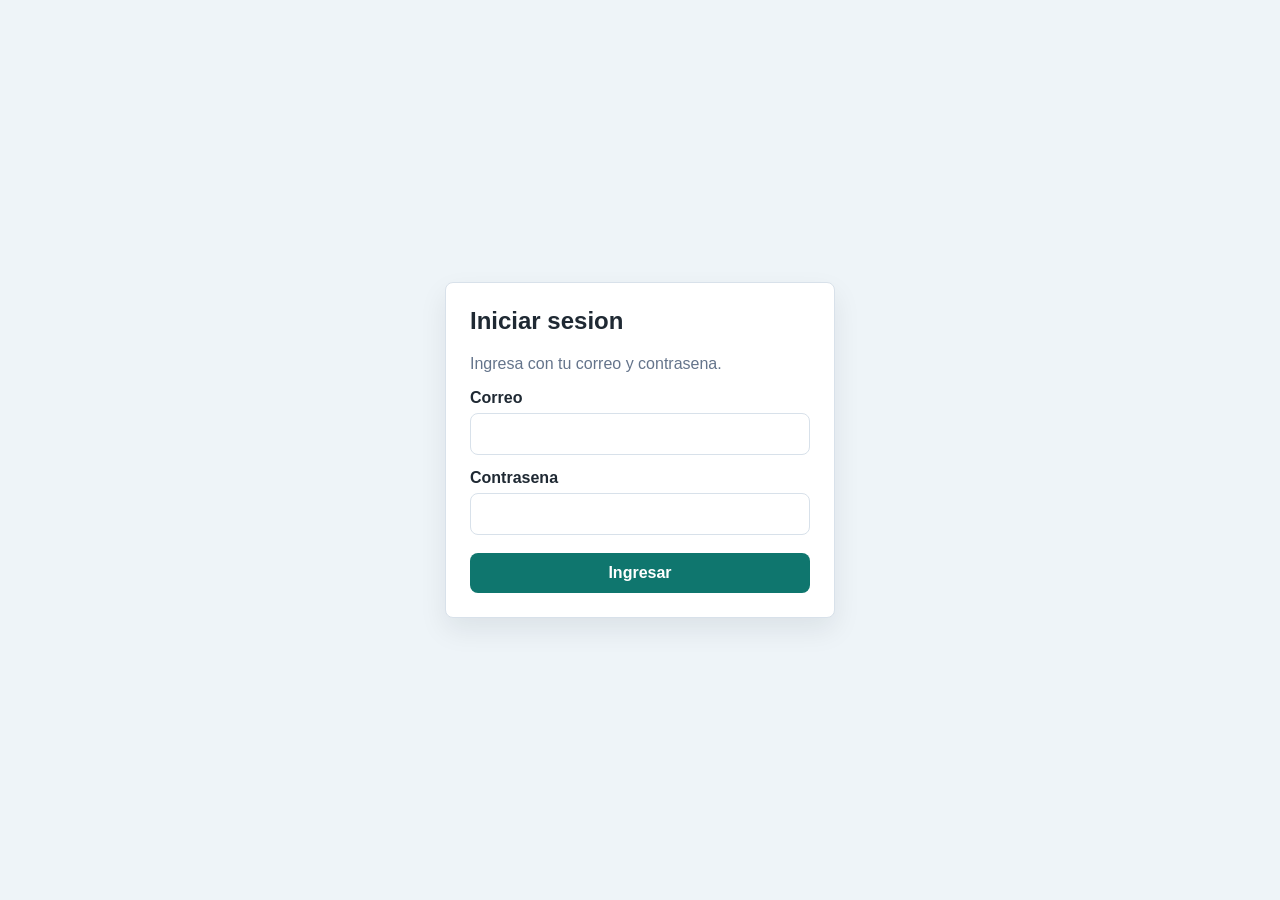
==== frontend/dashboard.html @ 68940e79 "Changing the Project to an Object-Oriented Approach Changes are being made to refactor the project i" ====
<!DOCTYPE html>
<html lang="es">
<head>
    <meta charset="UTF-8">
    <meta name="viewport" content="width=device-width, initial-scale=1.0">
    <title>Dashboard</title>
    <link rel="stylesheet" href="css/styles.css">
</head>
<body>
    <header class="topbar">
        <div>
            <h1 id="page-title">Panel de Tickets</h1>
            <p id="user-info" class="muted">Cargando sesion...</p>
        </div>
        <button id="logout-button" class="button secondary" type="button">Cerrar sesion</button>
    </header>

    <main class="page-grid">
        <section class="panel">
            <h2 id="form-title">Crear ticket</h2>
            <div id="ticket-message" class="message hidden"></div>

            <form id="ticket-form">
                <input type="hidden" id="ticket-id">

                <label for="titulo">Titulo</label>
                <input id="titulo" name="titulo" type="text" required>

                <label for="descripcion">Descripcion</label>
                <textarea id="descripcion" name="descripcion" rows="5" required></textarea>

                <div class="actions">
                    <button id="submit-button" class="button primary" type="submit">Crear ticket</button>
                    <button id="cancel-edit-button" class="button secondary hidden" type="button">Cancelar</button>
                </div>
            </form>

            <div id="invite-panel" class="invite-panel hidden">
                <h3>Invitar usuario</h3>
                <div id="invite-message" class="message hidden"></div>
                <form id="invite-form">
                    <label for="invite-email">Correo</label>
                    <input id="invite-email" name="email" type="email" required>

                    <label for="invite-role">Rol</label>
                    <select id="invite-role" name="rol">
                        <option value="cliente">Cliente</option>
                        <option value="admin">Administrador</option>
                    </select>

                    <button class="button primary full" type="submit">Enviar invitacion</button>
                </form>
                <p id="invite-link" class="invite-link muted"></p>
            </div>

            <div class="activity-panel">
                <h3>Actividad en vivo</h3>
                <ul id="activity-list" class="activity-list">
                    <li>No hay actividad reciente.</li>
                </ul>
            </div>
        </section>

        <section class="panel table-panel">
            <div class="section-title">
                <div>
                    <h2 id="tickets-title">Tickets</h2>
                    <p id="role-summary" class="muted">Cargando informacion...</p>
                </div>
                <div class="toolbar-actions">
                    <span id="realtime-status" class="realtime-status offline">Tiempo real desconectado</span>
                    <button id="reload-button" class="button secondary" type="button">Actualizar</button>
                </div>
            </div>

            <div id="stats-row" class="stats-row"></div>

            <div class="table-wrap">
                <table>
                    <thead id="tickets-head"></thead>
                    <tbody id="tickets-body">
                        <tr>
                            <td colspan="5">Cargando tickets...</td>
                        </tr>
                    </tbody>
                </table>
            </div>
        </section>
    </main>

    <script src="js/api.js"></script>
    <script src="js/dashboard.js"></script>
</body>
</html>
---- frontend/css/styles.css ----
:root {
    --bg: #eef4f8;
    --surface: #ffffff;
    --text: #1f2933;
    --muted: #64748b;
    --line: #d8e1ea;
    --primary: #0f766e;
    --primary-hover: #115e59;
    --danger: #b42318;
    --warning: #b7791f;
    --success: #15803d;
    --shadow: 0 12px 28px rgba(15, 23, 42, 0.08);
}

* {
    box-sizing: border-box;
}

body {
    margin: 0;
    min-height: 100vh;
    background: var(--bg);
    color: var(--text);
    font-family: Arial, Helvetica, sans-serif;
}

a {
    text-decoration: none;
}

h1,
h2,
p {
    margin-top: 0;
}

label {
    display: block;
    margin: 14px 0 6px;
    color: var(--text);
    font-weight: 700;
}

input,
textarea,
select {
    width: 100%;
    border: 1px solid var(--line);
    border-radius: 8px;
    padding: 11px 12px;
    color: var(--text);
    font: inherit;
}

textarea {
    resize: vertical;
}

.center-layout {
    display: grid;
    min-height: 100vh;
    place-items: center;
    padding: 24px;
}

.panel {
    background: var(--surface);
    border: 1px solid var(--line);
    border-radius: 8px;
    box-shadow: var(--shadow);
    padding: 24px;
}

.compact {
    max-width: 560px;
}

.auth-panel {
    width: min(390px, 100%);
}

.muted {
    color: var(--muted);
}

.topbar {
    display: flex;
    justify-content: space-between;
    gap: 16px;
    align-items: center;
    padding: 24px clamp(16px, 4vw, 40px);
    background: var(--surface);
    border-bottom: 1px solid var(--line);
}

.page-grid {
    display: grid;
    grid-template-columns: 380px 1fr;
    gap: 24px;
    padding: 24px clamp(16px, 4vw, 40px);
}

.actions,
.section-title {
    display: flex;
    gap: 10px;
    align-items: center;
    flex-wrap: wrap;
}

.section-title {
    justify-content: space-between;
    margin-bottom: 16px;
}

.toolbar-actions {
    display: flex;
    gap: 10px;
    align-items: center;
    flex-wrap: wrap;
}

.realtime-status {
    display: inline-flex;
    align-items: center;
    border-radius: 999px;
    padding: 6px 10px;
    font-size: 13px;
    font-weight: 700;
}

.realtime-status.online {
    background: #dcfce7;
    color: var(--success);
}

.realtime-status.offline {
    background: #fee4e2;
    color: var(--danger);
}

.section-title h2 {
    margin-bottom: 4px;
}

.button {
    display: inline-flex;
    align-items: center;
    justify-content: center;
    min-height: 40px;
    border: 1px solid transparent;
    border-radius: 8px;
    padding: 0 14px;
    cursor: pointer;
    font: inherit;
    font-weight: 700;
}

.button.primary {
    background: var(--primary);
    color: #ffffff;
}

.button.primary:hover {
    background: var(--primary-hover);
}

.button.secondary {
    background: #ffffff;
    border-color: var(--line);
    color: var(--text);
}

.button.danger {
    background: var(--danger);
    color: #ffffff;
}

.button.full {
    width: 100%;
    margin-top: 18px;
}

.invite-panel {
    border-top: 1px solid var(--line);
    margin-top: 24px;
    padding-top: 20px;
}

.invite-panel h3 {
    margin: 0 0 12px;
    font-size: 16px;
}

.invite-link {
    margin: 12px 0 0;
    overflow-wrap: anywhere;
    font-size: 13px;
}

.message {
    border-radius: 8px;
    margin-bottom: 14px;
    padding: 10px 12px;
}

.message.error {
    background: #fee4e2;
    color: var(--danger);
}

.message.success {
    background: #dcfce7;
    color: var(--success);
}

.hidden {
    display: none;
}

.table-panel {
    min-width: 0;
}

.table-wrap {
    overflow-x: auto;
}

.stats-row {
    display: grid;
    grid-template-columns: repeat(4, minmax(120px, 1fr));
    gap: 12px;
    margin-bottom: 18px;
}

.activity-panel {
    border-top: 1px solid var(--line);
    margin-top: 24px;
    padding-top: 20px;
}

.activity-panel h3 {
    margin: 0 0 12px;
    font-size: 16px;
}

.activity-list {
    display: grid;
    gap: 10px;
    margin: 0;
    padding: 0;
    list-style: none;
}

.activity-list li {
    display: flex;
    justify-content: space-between;
    gap: 12px;
    border: 1px solid var(--line);
    border-radius: 8px;
    background: #f8fafc;
    padding: 10px;
}

.activity-list small {
    color: var(--muted);
    white-space: nowrap;
}

.stat {
    border: 1px solid var(--line);
    border-radius: 8px;
    padding: 14px;
    background: #f8fafc;
}

.stat strong {
    display: block;
    margin-bottom: 4px;
    font-size: 24px;
}

.stat span {
    color: var(--muted);
    font-size: 13px;
}

table {
    width: 100%;
    border-collapse: collapse;
}

th,
td {
    border-bottom: 1px solid var(--line);
    padding: 12px;
    text-align: left;
    vertical-align: top;
}

th {
    color: var(--muted);
    font-size: 13px;
    text-transform: uppercase;
}

.badge {
    display: inline-flex;
    border-radius: 999px;
    padding: 4px 10px;
    font-size: 13px;
    font-weight: 700;
}

.badge.pendiente {
    background: #e2e8f0;
    color: #334155;
}

.badge.proceso {
    background: #fef3c7;
    color: var(--warning);
}

.badge.resuelto {
    background: #dcfce7;
    color: var(--success);
}

.row-actions {
    display: flex;
    gap: 8px;
    flex-wrap: wrap;
}

@media (max-width: 860px) {
    .topbar,
    .page-grid {
        display: block;
    }

    .topbar .button {
        margin-top: 14px;
    }

    .page-grid .panel + .panel {
        margin-top: 20px;
    }

    .stats-row {
        grid-template-columns: repeat(2, minmax(120px, 1fr));
    }
}
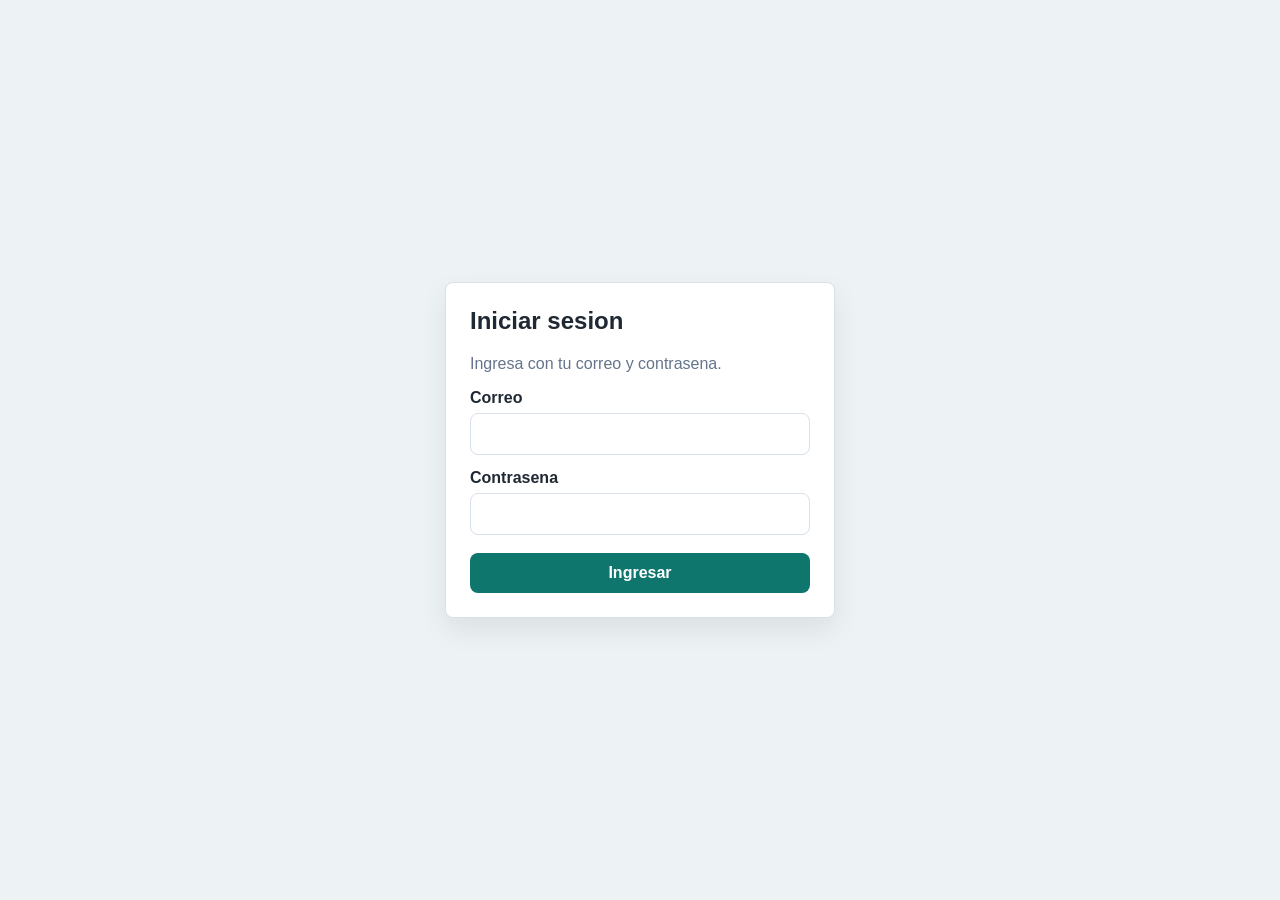
==== commit 9744f171: "The user interface and functionality of the web application were redesigned." ====
--- a/frontend/dashboard.html
+++ b/frontend/dashboard.html
@@ -6,37 +6,143 @@
     <title>Dashboard</title>
     <link rel="stylesheet" href="css/styles.css">
 </head>
-<body>
-    <header class="topbar">
-        <div>
-            <h1 id="page-title">Panel de Tickets</h1>
-            <p id="user-info" class="muted">Cargando sesion...</p>
+<body class="app-body">
+    <aside class="sidebar">
+        <div class="brand-block">
+            <span class="brand-mark">ST</span>
+            <div>
+                <strong>Sistema Tickets</strong>
+                <small id="sidebar-role">Cargando...</small>
+            </div>
         </div>
-        <button id="logout-button" class="button secondary" type="button">Cerrar sesion</button>
-    </header>
 
-    <main class="page-grid">
-        <section class="panel">
-            <h2 id="form-title">Crear ticket</h2>
-            <div id="ticket-message" class="message hidden"></div>
+        <nav class="sidebar-nav">
+            <button class="nav-item active" type="button" data-view="tickets">Tickets</button>
+            <button class="nav-item" type="button" data-view="create">Crear caso</button>
+            <button class="nav-item admin-only hidden" type="button" data-view="reports">Reportes</button>
+            <button class="nav-item admin-only hidden" type="button" data-view="users">Usuarios</button>
+            <button class="nav-item" type="button" data-view="profile">Perfil</button>
+        </nav>
 
-            <form id="ticket-form">
-                <input type="hidden" id="ticket-id">
+        <div class="sidebar-footer">
+            <span id="realtime-status" class="realtime-status offline">Tiempo real desconectado</span>
+            <button id="logout-button" class="button secondary full" type="button">Cerrar sesion</button>
+        </div>
+    </aside>
 
-                <label for="titulo">Titulo</label>
-                <input id="titulo" name="titulo" type="text" required>
+    <main class="workspace">
+        <header class="workspace-header">
+            <div>
+                <p class="eyebrow">Mesa de ayuda</p>
+                <h1 id="page-title">Panel de Tickets</h1>
+                <p id="user-info" class="muted">Cargando sesion...</p>
+            </div>
+            <button id="reload-button" class="button secondary" type="button">Actualizar</button>
+        </header>
 
-                <label for="descripcion">Descripcion</label>
-                <textarea id="descripcion" name="descripcion" rows="5" required></textarea>
+        <section id="view-tickets" class="module-view active">
+            <div id="stats-row" class="stats-row"></div>
 
-                <div class="actions">
-                    <button id="submit-button" class="button primary" type="submit">Crear ticket</button>
-                    <button id="cancel-edit-button" class="button secondary hidden" type="button">Cancelar</button>
+            <div class="panel table-panel">
+                <div class="section-title">
+                    <div>
+                        <h2 id="tickets-title">Tickets</h2>
+                        <p id="role-summary" class="muted">Cargando informacion...</p>
+                    </div>
                 </div>
-            </form>
 
-            <div id="invite-panel" class="invite-panel hidden">
-                <h3>Invitar usuario</h3>
+                <div class="table-wrap">
+                    <table>
+                        <thead id="tickets-head"></thead>
+                        <tbody id="tickets-body">
+                            <tr>
+                                <td colspan="8">Cargando tickets...</td>
+                            </tr>
+                        </tbody>
+                    </table>
+                </div>
+            </div>
+        </section>
+
+        <section id="view-create" class="module-view">
+            <div class="split-layout">
+                <section class="panel">
+                    <h2 id="form-title">Crear ticket</h2>
+                    <p class="muted">Selecciona el departamento y completa la informacion del caso.</p>
+                    <div id="ticket-message" class="message hidden"></div>
+
+                    <form id="ticket-form">
+                        <input type="hidden" id="ticket-id">
+                        <input type="hidden" id="departamento">
+                        <input type="hidden" id="area">
+                        <input type="hidden" id="tipo-ticket">
+
+                        <label>Departamento, area y tipo</label>
+                        <div id="department-tree" class="department-tree"></div>
+                        <p id="selected-ticket-path" class="selected-path">Sin seleccion</p>
+
+                        <label for="titulo">Numero o titulo del caso</label>
+                        <input id="titulo" name="titulo" type="text" required>
+
+                        <label for="reportado-por">Quien hace el reporte</label>
+                        <input id="reportado-por" name="reportado_por" type="text" required>
+
+                        <label for="descripcion">Descripcion</label>
+                        <textarea id="descripcion" name="descripcion" rows="4" required></textarea>
+
+                        <label for="observacion">Observacion</label>
+                        <textarea id="observacion" name="observacion" rows="3"></textarea>
+
+                        <div class="actions">
+                            <button id="submit-button" class="button primary" type="submit">Crear ticket</button>
+                            <button id="cancel-edit-button" class="button secondary hidden" type="button">Cancelar</button>
+                        </div>
+                    </form>
+                </section>
+
+                <aside class="panel activity-card">
+                    <h3>Actividad en vivo</h3>
+                    <ul id="activity-list" class="activity-list">
+                        <li>No hay actividad reciente.</li>
+                    </ul>
+                </aside>
+            </div>
+        </section>
+
+        <section id="view-reports" class="module-view admin-only hidden">
+            <div class="panel table-panel">
+                <div class="section-title">
+                    <div>
+                        <h2>Reportes generales</h2>
+                        <p class="muted">Gestion de casos, prioridad y estado para administradores.</p>
+                    </div>
+                </div>
+                <div class="table-wrap">
+                    <table>
+                        <thead>
+                            <tr>
+                                <th>Numero de caso</th>
+                                <th>Tipo de incidente</th>
+                                <th>Observacion</th>
+                                <th>Quien lo realizo</th>
+                                <th>Prioridad</th>
+                                <th>Estado</th>
+                            </tr>
+                        </thead>
+                        <tbody id="reports-body">
+                            <tr>
+                                <td colspan="6">Cargando reportes...</td>
+                            </tr>
+                        </tbody>
+                    </table>
+                </div>
+            </div>
+        </section>
+
+        <section id="view-users" class="module-view admin-only hidden">
+            <div class="panel invite-panel">
+                <h2>Invitar usuario</h2>
+                <p class="muted">El usuario recibira un enlace para completar su registro.</p>
                 <div id="invite-message" class="message hidden"></div>
                 <form id="invite-form">
                     <label for="invite-email">Correo</label>
@@ -52,38 +158,19 @@
                 </form>
                 <p id="invite-link" class="invite-link muted"></p>
             </div>
-
-            <div class="activity-panel">
-                <h3>Actividad en vivo</h3>
-                <ul id="activity-list" class="activity-list">
-                    <li>No hay actividad reciente.</li>
-                </ul>
-            </div>
         </section>
 
-        <section class="panel table-panel">
-            <div class="section-title">
-                <div>
-                    <h2 id="tickets-title">Tickets</h2>
-                    <p id="role-summary" class="muted">Cargando informacion...</p>
+        <section id="view-profile" class="module-view">
+            <div class="panel profile-panel">
+                <h2>Perfil de usuario</h2>
+                <div class="profile-card">
+                    <div class="profile-avatar" id="profile-avatar">U</div>
+                    <div>
+                        <h3 id="profile-name">Usuario</h3>
+                        <p id="profile-email" class="muted">correo</p>
+                        <span id="profile-role" class="badge pendiente">rol</span>
+                    </div>
                 </div>
-                <div class="toolbar-actions">
-                    <span id="realtime-status" class="realtime-status offline">Tiempo real desconectado</span>
-                    <button id="reload-button" class="button secondary" type="button">Actualizar</button>
-                </div>
-            </div>
-
-            <div id="stats-row" class="stats-row"></div>
-
-            <div class="table-wrap">
-                <table>
-                    <thead id="tickets-head"></thead>
-                    <tbody id="tickets-body">
-                        <tr>
-                            <td colspan="5">Cargando tickets...</td>
-                        </tr>
-                    </tbody>
-                </table>
             </div>
         </section>
     </main>
--- a/frontend/css/styles.css
+++ b/frontend/css/styles.css
@@ -1,5 +1,7 @@
 :root {
-    --bg: #eef4f8;
+    --bg: #edf2f4;
+    --sidebar: #17212b;
+    --sidebar-soft: #22303d;
     --surface: #ffffff;
     --text: #1f2933;
     --muted: #64748b;
@@ -24,6 +26,16 @@
     font-family: Arial, Helvetica, sans-serif;
 }
 
+.app-body {
+    display: grid;
+    grid-template-columns: 280px 1fr;
+    min-height: 100vh;
+    background:
+        linear-gradient(135deg, rgba(15, 118, 110, 0.10), transparent 32%),
+        linear-gradient(315deg, rgba(180, 35, 24, 0.08), transparent 28%),
+        var(--bg);
+}
+
 a {
     text-decoration: none;
 }
@@ -93,6 +105,109 @@
     border-bottom: 1px solid var(--line);
 }
 
+.sidebar {
+    position: sticky;
+    top: 0;
+    display: flex;
+    flex-direction: column;
+    height: 100vh;
+    padding: 22px;
+    background: var(--sidebar);
+    color: #f8fafc;
+}
+
+.brand-block {
+    display: flex;
+    gap: 12px;
+    align-items: center;
+    padding-bottom: 22px;
+    border-bottom: 1px solid rgba(255, 255, 255, 0.12);
+}
+
+.brand-block small {
+    display: block;
+    margin-top: 2px;
+    color: #b6c3cf;
+}
+
+.brand-mark {
+    display: grid;
+    width: 42px;
+    height: 42px;
+    place-items: center;
+    border-radius: 8px;
+    background: #f8fafc;
+    color: var(--sidebar);
+    font-weight: 800;
+}
+
+.sidebar-nav {
+    display: grid;
+    gap: 8px;
+    margin-top: 24px;
+}
+
+.nav-item {
+    width: 100%;
+    border: 0;
+    border-radius: 8px;
+    padding: 12px 14px;
+    background: transparent;
+    color: #dce5ed;
+    cursor: pointer;
+    font: inherit;
+    font-weight: 700;
+    text-align: left;
+}
+
+.nav-item:hover,
+.nav-item.active {
+    background: var(--sidebar-soft);
+    color: #ffffff;
+}
+
+.sidebar-footer {
+    display: grid;
+    gap: 12px;
+    margin-top: auto;
+}
+
+.workspace {
+    min-width: 0;
+    padding: 24px clamp(18px, 4vw, 40px);
+}
+
+.workspace-header {
+    display: flex;
+    justify-content: space-between;
+    gap: 18px;
+    align-items: flex-start;
+    margin-bottom: 24px;
+}
+
+.eyebrow {
+    margin-bottom: 6px;
+    color: var(--primary);
+    font-size: 12px;
+    font-weight: 800;
+    text-transform: uppercase;
+}
+
+.module-view {
+    display: none;
+}
+
+.module-view.active {
+    display: block;
+}
+
+.split-layout {
+    display: grid;
+    grid-template-columns: minmax(360px, 520px) 1fr;
+    gap: 24px;
+    align-items: start;
+}
+
 .page-grid {
     display: grid;
     grid-template-columns: 380px 1fr;
@@ -171,6 +286,12 @@
     color: var(--text);
 }
 
+.sidebar .button.secondary {
+    background: transparent;
+    border-color: rgba(255, 255, 255, 0.18);
+    color: #f8fafc;
+}
+
 .button.danger {
     background: var(--danger);
     color: #ffffff;
@@ -182,9 +303,7 @@
 }
 
 .invite-panel {
-    border-top: 1px solid var(--line);
-    margin-top: 24px;
-    padding-top: 20px;
+    max-width: 560px;
 }
 
 .invite-panel h3 {
@@ -237,6 +356,65 @@
     border-top: 1px solid var(--line);
     margin-top: 24px;
     padding-top: 20px;
+}
+
+.activity-card {
+    min-height: 280px;
+}
+
+.department-tree {
+    display: grid;
+    gap: 8px;
+    margin-top: 8px;
+}
+
+.tree-node {
+    border: 1px solid var(--line);
+    border-radius: 8px;
+    background: #f8fafc;
+}
+
+.tree-node summary {
+    cursor: pointer;
+    padding: 11px 12px;
+    font-weight: 800;
+}
+
+.tree-node.nested {
+    margin: 0 10px 10px;
+    background: #ffffff;
+}
+
+.tree-options {
+    display: grid;
+    gap: 8px;
+    padding: 0 12px 12px;
+}
+
+.tree-option {
+    border: 1px solid var(--line);
+    border-radius: 8px;
+    padding: 10px;
+    background: #ffffff;
+    color: var(--text);
+    cursor: pointer;
+    font: inherit;
+    text-align: left;
+}
+
+.tree-option:hover {
+    border-color: var(--primary);
+    color: var(--primary);
+}
+
+.selected-path {
+    border-radius: 8px;
+    margin: 10px 0 0;
+    padding: 10px;
+    background: #ecfdf5;
+    color: var(--primary);
+    font-size: 13px;
+    font-weight: 800;
 }
 
 .activity-panel h3 {
@@ -327,6 +505,52 @@
     color: var(--success);
 }
 
+.badge.priority-baja {
+    background: #e0f2fe;
+    color: #0369a1;
+}
+
+.badge.priority-media {
+    background: #fef3c7;
+    color: var(--warning);
+}
+
+.badge.priority-alta {
+    background: #fed7aa;
+    color: #c2410c;
+}
+
+.badge.priority-critica {
+    background: #fee4e2;
+    color: var(--danger);
+}
+
+.profile-panel {
+    max-width: 620px;
+}
+
+.profile-card {
+    display: flex;
+    gap: 16px;
+    align-items: center;
+    border: 1px solid var(--line);
+    border-radius: 8px;
+    padding: 18px;
+    background: #f8fafc;
+}
+
+.profile-avatar {
+    display: grid;
+    width: 58px;
+    height: 58px;
+    place-items: center;
+    border-radius: 8px;
+    background: var(--primary);
+    color: #ffffff;
+    font-size: 22px;
+    font-weight: 800;
+}
+
 .row-actions {
     display: flex;
     gap: 8px;
@@ -334,11 +558,25 @@
 }
 
 @media (max-width: 860px) {
+    .app-body {
+        display: block;
+    }
+
+    .sidebar {
+        position: relative;
+        height: auto;
+    }
+
+    .workspace-header,
     .topbar,
     .page-grid {
         display: block;
     }
 
+    .split-layout {
+        display: block;
+    }
+
     .topbar .button {
         margin-top: 14px;
     }
@@ -347,6 +585,10 @@
         margin-top: 20px;
     }
 
+    .split-layout .panel + .panel {
+        margin-top: 20px;
+    }
+
     .stats-row {
         grid-template-columns: repeat(2, minmax(120px, 1fr));
     }
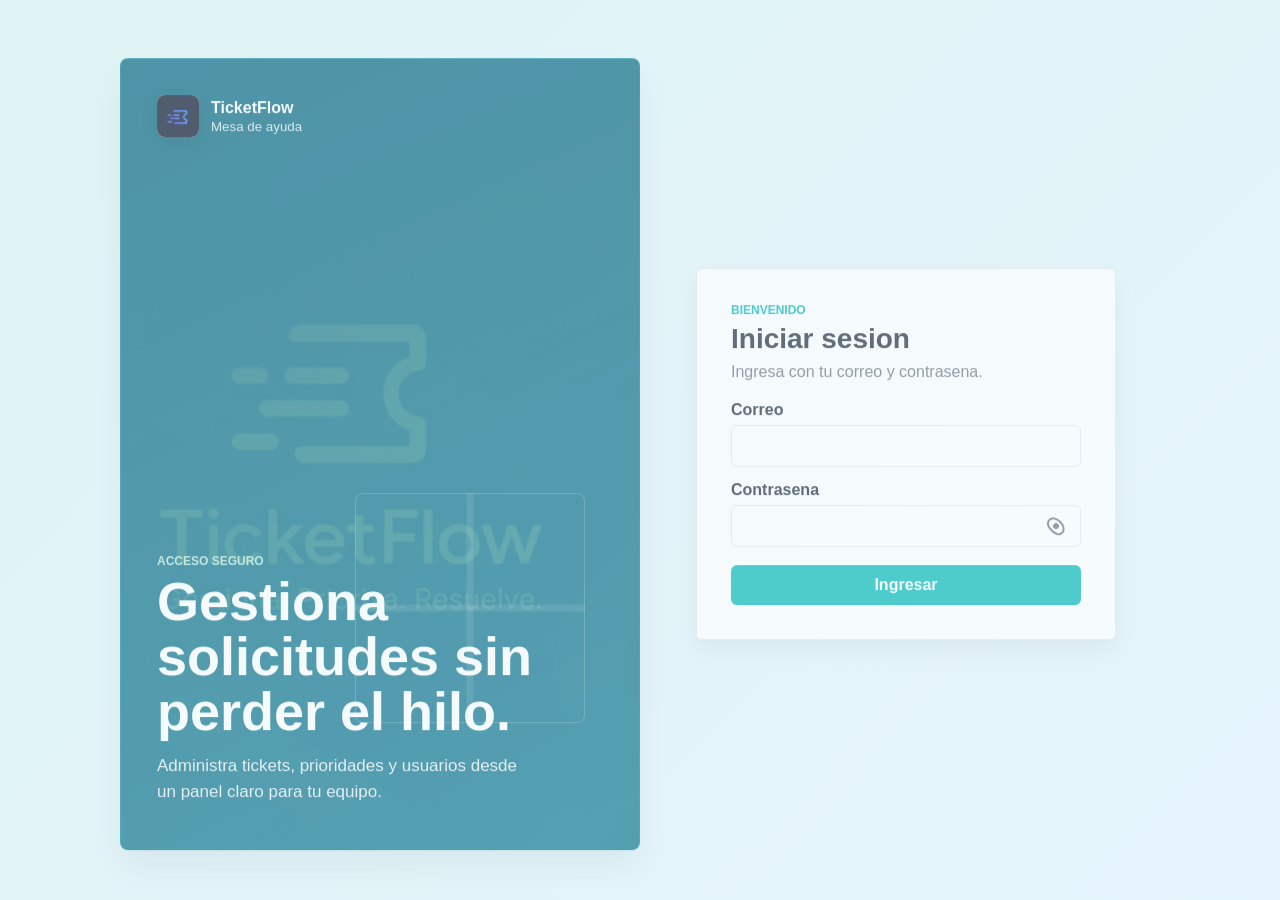
==== commit 80821db5: "actulización segunda version proyecto integrador cambios visuales y reestructuracion de funciones ge" ====
--- a/frontend/dashboard.html
+++ b/frontend/dashboard.html
@@ -4,29 +4,51 @@
     <meta charset="UTF-8">
     <meta name="viewport" content="width=device-width, initial-scale=1.0">
     <title>Dashboard</title>
+    <link rel="icon" type="image/png" href="image/favicon_logo.png">
     <link rel="stylesheet" href="css/styles.css">
 </head>
 <body class="app-body">
     <aside class="sidebar">
         <div class="brand-block">
-            <span class="brand-mark">ST</span>
-            <div>
-                <strong>Sistema Tickets</strong>
+            <img class="brand-logo" src="image/favicon_logo.png" alt="TicketFlow">
+            <div class="brand-copy">
+                <strong>TicketFlow</strong>
                 <small id="sidebar-role">Cargando...</small>
             </div>
+            <button id="sidebar-toggle" class="sidebar-toggle" type="button" aria-label="Contraer menu" aria-expanded="true">
+                <span aria-hidden="true">‹</span>
+            </button>
         </div>
 
         <nav class="sidebar-nav">
-            <button class="nav-item active" type="button" data-view="tickets">Tickets</button>
-            <button class="nav-item" type="button" data-view="create">Crear caso</button>
-            <button class="nav-item admin-only hidden" type="button" data-view="reports">Reportes</button>
-            <button class="nav-item admin-only hidden" type="button" data-view="users">Usuarios</button>
-            <button class="nav-item" type="button" data-view="profile">Perfil</button>
+            <button class="nav-item active" type="button" data-view="tickets" title="Tickets">
+                <span class="nav-icon" aria-hidden="true">▦</span>
+                <span class="nav-label">Tickets</span>
+            </button>
+            <button class="nav-item" type="button" data-view="create" title="Crear caso">
+                <span class="nav-icon" aria-hidden="true">＋</span>
+                <span class="nav-label">Crear caso</span>
+            </button>
+            <button class="nav-item admin-only hidden" type="button" data-view="reports" title="Reportes">
+                <span class="nav-icon" aria-hidden="true">▤</span>
+                <span class="nav-label">Reportes</span>
+            </button>
+            <button class="nav-item admin-only hidden" type="button" data-view="users" title="Usuarios">
+                <span class="nav-icon" aria-hidden="true">◉</span>
+                <span class="nav-label">Usuarios</span>
+            </button>
+            <button class="nav-item" type="button" data-view="profile" title="Perfil">
+                <span class="nav-icon" aria-hidden="true">◇</span>
+                <span class="nav-label">Perfil</span>
+            </button>
         </nav>
 
         <div class="sidebar-footer">
             <span id="realtime-status" class="realtime-status offline">Tiempo real desconectado</span>
-            <button id="logout-button" class="button secondary full" type="button">Cerrar sesion</button>
+            <button id="logout-button" class="button secondary full" type="button" title="Cerrar sesion">
+                <span class="nav-icon" aria-hidden="true">↗</span>
+                <span class="nav-label">Cerrar sesion</span>
+            </button>
         </div>
     </aside>
 
@@ -37,7 +59,17 @@
                 <h1 id="page-title">Panel de Tickets</h1>
                 <p id="user-info" class="muted">Cargando sesion...</p>
             </div>
-            <button id="reload-button" class="button secondary" type="button">Actualizar</button>
+            <div class="header-actions">
+                <div class="session-chip" aria-label="Usuario actual">
+                    <img id="session-photo-preview" alt="Foto de perfil" class="session-photo hidden">
+                    <span id="session-avatar" class="session-avatar">U</span>
+                    <div>
+                        <strong id="session-name">Usuario</strong>
+                        <small id="session-role">Rol</small>
+                    </div>
+                </div>
+                <button id="reload-button" class="button secondary" type="button">Actualizar</button>
+            </div>
         </header>
 
         <section id="view-tickets" class="module-view active">
@@ -49,6 +81,10 @@
                         <h2 id="tickets-title">Tickets</h2>
                         <p id="role-summary" class="muted">Cargando informacion...</p>
                     </div>
+                    <div class="support-search">
+                        <label class="sr-only" for="ticket-search">Buscar tickets</label>
+                        <input id="ticket-search" type="search" placeholder="Buscar por numero, area o quien reporto">
+                    </div>
                 </div>
 
                 <div class="table-wrap">
@@ -56,7 +92,7 @@
                         <thead id="tickets-head"></thead>
                         <tbody id="tickets-body">
                             <tr>
-                                <td colspan="8">Cargando tickets...</td>
+                                <td colspan="7">Cargando tickets...</td>
                             </tr>
                         </tbody>
                     </table>
@@ -65,42 +101,68 @@
         </section>
 
         <section id="view-create" class="module-view">
-            <div class="split-layout">
-                <section class="panel">
-                    <h2 id="form-title">Crear ticket</h2>
-                    <p class="muted">Selecciona el departamento y completa la informacion del caso.</p>
-                    <div id="ticket-message" class="message hidden"></div>
-
+            <div class="split-layout create-layout">
+                <section class="panel create-panel">
+                    <div class="create-hero">
+                        <div>
+                            <p class="eyebrow">Nuevo caso</p>
+                            <h2 id="form-title">Crear ticket</h2>
+                            <p class="muted">Completa la informacion del caso para enviarlo a la mesa de ayuda.</p>
+                        </div>
+                    </div>
                     <form id="ticket-form">
                         <input type="hidden" id="ticket-id">
+                        <input type="hidden" id="titulo">
                         <input type="hidden" id="departamento">
-                        <input type="hidden" id="area">
-                        <input type="hidden" id="tipo-ticket">
-
-                        <label>Departamento, area y tipo</label>
-                        <div id="department-tree" class="department-tree"></div>
-                        <p id="selected-ticket-path" class="selected-path">Sin seleccion</p>
-
-                        <label for="titulo">Numero o titulo del caso</label>
-                        <input id="titulo" name="titulo" type="text" required>
-
-                        <label for="reportado-por">Quien hace el reporte</label>
-                        <input id="reportado-por" name="reportado_por" type="text" required>
-
-                        <label for="descripcion">Descripcion</label>
-                        <textarea id="descripcion" name="descripcion" rows="4" required></textarea>
-
-                        <label for="observacion">Observacion</label>
-                        <textarea id="observacion" name="observacion" rows="3"></textarea>
-
-                        <div class="actions">
-                            <button id="submit-button" class="button primary" type="submit">Crear ticket</button>
-                            <button id="cancel-edit-button" class="button secondary hidden" type="button">Cancelar</button>
+                        <input type="hidden" id="observacion">
+
+                        <div class="form-section">
+                            <label for="reportado-por">Quien hace el reporte</label>
+                            <input id="reportado-por" name="reportado_por" type="text" required>
+
+                            <label for="area">Area</label>
+                            <select id="area" name="area" required>
+                                <option value="">Selecciona un area</option>
+                                <option value="Nomina">Nomina</option>
+                                <option value="Contabilidad">Contabilidad</option>
+                                <option value="Talento humano">Talento humano</option>
+                                <option value="Bodega">Bodega</option>
+                            </select>
+
+                            <label for="tipo-ticket">Tipo de incidente</label>
+                            <select id="tipo-ticket" name="tipo_ticket" required>
+                                <option value="">Selecciona un tipo de incidente</option>
+                                <option value="Acceso a sistemas">Acceso a sistemas</option>
+                                <option value="Equipo o herramienta de trabajo">Equipo o herramienta de trabajo</option>
+                                <option value="Solicitud de documento">Solicitud de documento</option>
+                                <option value="Novedad de nomina">Novedad de nomina</option>
+                                <option value="Pago o factura">Pago o factura</option>
+                                <option value="Inventario o despacho">Inventario o despacho</option>
+                                <option value="Solicitud administrativa">Solicitud administrativa</option>
+                                <option value="Otro">Otro</option>
+                            </select>
+
+                            <div id="incident-other-field" class="hidden">
+                                <label for="incidente-otro">Otro incidente</label>
+                                <input id="incidente-otro" name="incidente_otro" type="text" placeholder="Especifica cual es el incidente">
+                            </div>
+
+                            <label for="descripcion">Descripcion del caso</label>
+                            <textarea id="descripcion" name="descripcion" rows="4" required></textarea>
+
+                            <div class="actions">
+                                <button id="submit-button" class="button primary" type="submit">Crear ticket</button>
+                                <button id="cancel-edit-button" class="button secondary hidden" type="button">Cancelar</button>
+                            </div>
                         </div>
                     </form>
                 </section>
 
-                <aside class="panel activity-card">
+                <aside class="panel activity-card create-side-card">
+                    <div class="case-tip">
+                        <strong>Auditoria activa</strong>
+                        <p id="case-tip-text" class="muted">Cada creacion, modificacion y cierre queda registrado con usuario, fecha y detalle.</p>
+                    </div>
                     <h3>Actividad en vivo</h3>
                     <ul id="activity-list" class="activity-list">
                         <li>No hay actividad reciente.</li>
@@ -116,13 +178,23 @@
                         <h2>Reportes generales</h2>
                         <p class="muted">Gestion de casos, prioridad y estado para administradores.</p>
                     </div>
-                </div>
+                    <div class="toolbar-actions">
+                        <div class="report-search">
+                            <label class="sr-only" for="report-search">Buscar reportes</label>
+                            <input id="report-search" type="search" placeholder="Buscar por numero, area o quien reporto">
+                        </div>
+                        <button id="export-excel-button" class="button secondary" type="button">Exportar Excel</button>
+                        <button id="export-pdf-button" class="button primary" type="button">Exportar PDF</button>
+                    </div>
+                </div>
+                <div id="reports-summary" class="reports-summary" aria-label="Resumen de reportes"></div>
                 <div class="table-wrap">
-                    <table>
+                    <table class="reports-table">
                         <thead>
                             <tr>
                                 <th>Numero de caso</th>
                                 <th>Tipo de incidente</th>
+                                <th>Area</th>
                                 <th>Observacion</th>
                                 <th>Quien lo realizo</th>
                                 <th>Prioridad</th>
@@ -131,7 +203,7 @@
                         </thead>
                         <tbody id="reports-body">
                             <tr>
-                                <td colspan="6">Cargando reportes...</td>
+                                <td colspan="7">Cargando reportes...</td>
                             </tr>
                         </tbody>
                     </table>
@@ -140,42 +212,109 @@
         </section>
 
         <section id="view-users" class="module-view admin-only hidden">
-            <div class="panel invite-panel">
-                <h2>Invitar usuario</h2>
-                <p class="muted">El usuario recibira un enlace para completar su registro.</p>
-                <div id="invite-message" class="message hidden"></div>
-                <form id="invite-form">
-                    <label for="invite-email">Correo</label>
-                    <input id="invite-email" name="email" type="email" required>
-
-                    <label for="invite-role">Rol</label>
-                    <select id="invite-role" name="rol">
-                        <option value="cliente">Cliente</option>
-                        <option value="admin">Administrador</option>
-                    </select>
-
-                    <button class="button primary full" type="submit">Enviar invitacion</button>
+            <div class="users-layout">
+                <div class="panel invite-panel user-invite-card">
+                    <p class="eyebrow">Acceso</p>
+                    <h2>Invitar usuario</h2>
+                    <p class="muted">El usuario recibira un enlace para completar su registro.</p>
+                    <form id="invite-form">
+                        <label for="invite-email">Correo</label>
+                        <input id="invite-email" name="email" type="email" required>
+
+                        <label for="invite-role">Rol</label>
+                        <select id="invite-role" name="rol">
+                            <option value="cliente">Cliente</option>
+                            <option value="admin">Administrador</option>
+                        </select>
+
+                        <button class="button primary full" type="submit">Enviar invitacion</button>
+                    </form>
+                    <p id="invite-link" class="invite-link muted"></p>
+                </div>
+
+                <div class="panel table-panel users-panel">
+                    <div class="section-title">
+                        <div>
+                            <p class="eyebrow">Directorio</p>
+                            <h2>Usuarios existentes</h2>
+                            <p class="muted">Consulta administradores y clientes registrados.</p>
+                        </div>
+                        <button id="reload-users-button" class="button secondary" type="button">Actualizar usuarios</button>
+                    </div>
+                    <div class="table-wrap">
+                        <table>
+                            <thead>
+                                <tr>
+                                    <th>Usuario</th>
+                                    <th>Rol</th>
+                                    <th>Estado</th>
+                                    <th>Contacto</th>
+                                    <th>Acciones</th>
+                                </tr>
+                            </thead>
+                            <tbody id="users-body">
+                                <tr>
+                                    <td colspan="5">Cargando usuarios...</td>
+                                </tr>
+                            </tbody>
+                        </table>
+                    </div>
+                </div>
+            </div>
+        </section>
+
+        <section id="view-profile" class="module-view">
+            <div class="panel profile-panel profile-shell">
+                <form id="profile-form" class="profile-form">
+                    <div class="profile-card profile-hero-card">
+                        <label class="profile-photo-picker" for="profile-photo">
+                            <span class="profile-photo-frame">
+                                <img id="profile-photo-preview" alt="Foto de perfil" class="profile-photo hidden">
+                                <span class="profile-avatar" id="profile-avatar">U</span>
+                            </span>
+                            <small>Cambiar foto</small>
+                        </label>
+                        <input id="profile-photo" class="hidden" type="file" accept="image/*">
+                        <div>
+                            <p class="muted">Informacion visible en tu cuenta</p>
+                            <h3 id="profile-name">Usuario</h3>
+                            <p id="profile-email" class="muted">correo</p>
+                            <span id="profile-role" class="badge pendiente">rol</span>
+                        </div>
+                    </div>
+
+                    <div class="profile-edit-card">
+                        <div class="section-title">
+                            <div>
+                                <p class="eyebrow">Perfil</p>
+                                <h2>Datos personales</h2>
+                                <p class="muted">Mantiene actualizada la informacion visible en tu cuenta.</p>
+                            </div>
+                        </div>
+
+                        <div class="profile-fields">
+                            <label for="profile-nombre">Nombre</label>
+                            <input id="profile-nombre" name="nombre" type="text" autocomplete="name">
+
+                            <label for="profile-phone">Telefono</label>
+                            <input id="profile-phone" name="telefono" type="tel" autocomplete="tel">
+
+                            <label for="profile-cargo">Cargo o area</label>
+                            <input id="profile-cargo" name="cargo" type="text">
+
+                            <label for="profile-bio">Informacion adicional</label>
+                            <textarea id="profile-bio" name="bio" rows="4"></textarea>
+                        </div>
+
+                        <button class="button primary" type="submit">Guardar perfil</button>
+                    </div>
                 </form>
-                <p id="invite-link" class="invite-link muted"></p>
-            </div>
-        </section>
-
-        <section id="view-profile" class="module-view">
-            <div class="panel profile-panel">
-                <h2>Perfil de usuario</h2>
-                <div class="profile-card">
-                    <div class="profile-avatar" id="profile-avatar">U</div>
-                    <div>
-                        <h3 id="profile-name">Usuario</h3>
-                        <p id="profile-email" class="muted">correo</p>
-                        <span id="profile-role" class="badge pendiente">rol</span>
-                    </div>
-                </div>
             </div>
         </section>
     </main>
 
     <script src="js/api.js"></script>
+    <script src="js/ui.js"></script>
     <script src="js/dashboard.js"></script>
 </body>
 </html>
--- a/frontend/css/styles.css
+++ b/frontend/css/styles.css
@@ -1,17 +1,27 @@
 :root {
-    --bg: #edf2f4;
-    --sidebar: #17212b;
-    --sidebar-soft: #22303d;
-    --surface: #ffffff;
-    --text: #1f2933;
-    --muted: #64748b;
-    --line: #d8e1ea;
-    --primary: #0f766e;
-    --primary-hover: #115e59;
-    --danger: #b42318;
-    --warning: #b7791f;
-    --success: #15803d;
-    --shadow: 0 12px 28px rgba(15, 23, 42, 0.08);
+    --bg: #F8FAFC;
+    --sidebar: #007C7A;
+    --sidebar-dark: #005F73;
+    --sidebar-soft: #00B8B4;
+    --surface: #FFFFFF;
+    --surface-soft: #F8FAFC;
+    --text: #1F2937;
+    --muted: #6B7280;
+    --line: #E5E7EB;
+    --primary: #00B8B4;
+    --primary-hover: #00989A;
+    --danger: #EF4444;
+    --danger-hover: #D9363E;
+    --warning: #F59E0B;
+    --success: #22C55E;
+    --info: #38BDF8;
+    --case-path: #E6F7F7;
+    --row-hover: #F1F5F9;
+    --action: #FF4D4F;
+    --shadow: 0 10px 24px rgba(15, 23, 42, 0.08);
+    --shadow-hover: 0 16px 34px rgba(15, 23, 42, 0.08);
+    --motion-fast: 160ms ease;
+    --motion-medium: 260ms ease;
 }
 
 * {
@@ -30,10 +40,67 @@
     display: grid;
     grid-template-columns: 280px 1fr;
     min-height: 100vh;
-    background:
-        linear-gradient(135deg, rgba(15, 118, 110, 0.10), transparent 32%),
-        linear-gradient(315deg, rgba(180, 35, 24, 0.08), transparent 28%),
-        var(--bg);
+    background: var(--bg);
+    transition: grid-template-columns var(--motion-medium);
+}
+
+.app-body.sidebar-collapsed {
+    grid-template-columns: 82px 1fr;
+}
+
+/* Animaciones generales: dan sensacion de respuesta sin depender de librerias externas. */
+@keyframes fade-up {
+    from {
+        opacity: 0;
+        transform: translateY(12px);
+    }
+
+    to {
+        opacity: 1;
+        transform: translateY(0);
+    }
+}
+
+@keyframes soft-pop {
+    0% {
+        opacity: 0;
+        transform: scale(0.98);
+    }
+
+    100% {
+        opacity: 1;
+        transform: scale(1);
+    }
+}
+
+@keyframes status-pulse {
+    0%,
+    100% {
+        box-shadow: 0 0 0 0 rgba(21, 128, 61, 0.24);
+    }
+
+    50% {
+        box-shadow: 0 0 0 6px rgba(21, 128, 61, 0);
+    }
+}
+
+@keyframes auth-copy-cycle {
+    0%,
+    42% {
+        opacity: 1;
+        transform: translateY(0);
+    }
+
+    48%,
+    92% {
+        opacity: 0;
+        transform: translateY(-10px);
+    }
+
+    100% {
+        opacity: 1;
+        transform: translateY(0);
+    }
 }
 
 a {
@@ -58,10 +125,20 @@
 select {
     width: 100%;
     border: 1px solid var(--line);
-    border-radius: 8px;
+    border-radius: 6px;
     padding: 11px 12px;
+    background: var(--surface);
     color: var(--text);
     font: inherit;
+    transition: border-color var(--motion-fast), box-shadow var(--motion-fast), background var(--motion-fast);
+}
+
+input:focus,
+textarea:focus,
+select:focus {
+    border-color: var(--primary);
+    box-shadow: 0 0 0 3px rgba(0, 184, 180, 0.16);
+    outline: none;
 }
 
 textarea {
@@ -75,12 +152,177 @@
     padding: 24px;
 }
 
+.auth-body {
+    min-height: 100vh;
+    background:
+        linear-gradient(135deg, rgba(0, 184, 180, 0.10), rgba(56, 189, 248, 0.10)),
+        var(--bg);
+}
+
+.auth-layout {
+    display: grid;
+    grid-template-columns: minmax(320px, 520px) minmax(320px, 420px);
+    gap: clamp(22px, 5vw, 56px);
+    align-items: stretch;
+    width: min(1040px, calc(100% - 40px));
+    min-height: 100vh;
+    margin: 0 auto;
+    padding: clamp(24px, 6vh, 58px) 0;
+}
+
+.auth-hero {
+    position: relative;
+    display: flex;
+    min-height: 560px;
+    flex-direction: column;
+    justify-content: space-between;
+    overflow: hidden;
+    border: 1px solid rgba(0, 184, 180, 0.22);
+    border-radius: 8px;
+    background:
+        linear-gradient(155deg, rgba(0, 95, 115, 0.92), rgba(0, 124, 122, 0.82)),
+        url("../image/portada_mobile.png") center / cover,
+        repeating-linear-gradient(135deg, rgba(255, 255, 255, 0.10) 0 1px, transparent 1px 18px);
+    color: #ffffff;
+    padding: clamp(24px, 4vw, 36px);
+    box-shadow: var(--shadow-hover);
+    animation: fade-up var(--motion-medium) both;
+}
+
+.auth-hero::after {
+    content: "";
+    position: absolute;
+    right: clamp(18px, 5vw, 54px);
+    bottom: clamp(94px, 14vh, 128px);
+    width: min(230px, 44%);
+    aspect-ratio: 1;
+    border: 1px solid rgba(255, 255, 255, 0.22);
+    border-radius: 8px;
+    background:
+        linear-gradient(90deg, transparent 48%, rgba(255, 255, 255, 0.12) 49% 51%, transparent 52%),
+        linear-gradient(0deg, transparent 48%, rgba(255, 255, 255, 0.12) 49% 51%, transparent 52%);
+    opacity: 0.9;
+}
+
+.brand-logo {
+    display: block;
+    width: 42px;
+    height: 42px;
+    flex: 0 0 auto;
+    border-radius: 8px;
+    background: #ffffff;
+    object-fit: cover;
+    box-shadow: 0 6px 16px rgba(15, 23, 42, 0.16);
+}
+
+.auth-brand {
+    position: relative;
+    z-index: 1;
+    display: flex;
+    gap: 12px;
+    align-items: center;
+}
+
+.auth-brand .brand-mark {
+    background: #ffffff;
+    color: var(--primary);
+}
+
+.auth-brand strong,
+.auth-brand small {
+    display: block;
+}
+
+.auth-brand small {
+    margin-top: 2px;
+    color: #d7e6ea;
+}
+
+.auth-copy {
+    position: relative;
+    z-index: 1;
+    max-width: 440px;
+}
+
+.auth-copy-slider {
+    position: relative;
+    min-height: 250px;
+}
+
+.auth-copy-card {
+    position: absolute;
+    inset: 0;
+    display: flex;
+    flex-direction: column;
+    justify-content: center;
+    animation: auth-copy-cycle 9s ease-in-out infinite both;
+}
+
+.auth-copy-card:nth-child(2) {
+    animation-delay: -4.5s;
+}
+
+.auth-copy .eyebrow {
+    color: #b7e1d1;
+}
+
+.auth-copy h1 {
+    margin-bottom: 14px;
+    font-size: clamp(34px, 5vw, 54px);
+    line-height: 1.02;
+}
+
+.auth-copy p:not(.eyebrow) {
+    max-width: 380px;
+    color: #e5edf0;
+    font-size: 17px;
+    line-height: 1.55;
+}
+
+.auth-metrics {
+    position: relative;
+    z-index: 1;
+    display: grid;
+    grid-template-columns: repeat(3, minmax(0, 1fr));
+    gap: 10px;
+}
+
+.auth-metrics span {
+    min-width: 0;
+    border: 1px solid rgba(255, 255, 255, 0.18);
+    border-radius: 6px;
+    background: rgba(255, 255, 255, 0.08);
+    padding: 12px;
+}
+
+.auth-metrics strong,
+.auth-metrics small {
+    display: block;
+}
+
+.auth-metrics strong {
+    font-size: 20px;
+}
+
+.auth-metrics small {
+    margin-top: 4px;
+    color: #d7e6ea;
+    font-size: 12px;
+    line-height: 1.3;
+}
+
 .panel {
     background: var(--surface);
     border: 1px solid var(--line);
-    border-radius: 8px;
+    border-radius: 6px;
     box-shadow: var(--shadow);
     padding: 24px;
+    animation: fade-up var(--motion-medium) both;
+    transition: box-shadow var(--motion-medium), transform var(--motion-medium), border-color var(--motion-fast);
+}
+
+.panel:hover {
+    box-shadow: var(--shadow-hover);
 }
 
 .compact {
@@ -89,6 +331,21 @@
 
 .auth-panel {
     width: min(390px, 100%);
+}
+
+.auth-card {
+    align-self: center;
+    width: 100%;
+    padding: clamp(24px, 4vw, 34px);
+}
+
+.auth-card h2 {
+    margin-bottom: 8px;
+    font-size: 28px;
+}
+
+.auth-card form {
+    margin-top: 20px;
 }
 
 .muted {
@@ -114,6 +371,8 @@
     padding: 22px;
     background: var(--sidebar);
     color: #f8fafc;
+    animation: soft-pop var(--motion-medium) both;
+    transition: padding var(--motion-medium);
 }
 
 .brand-block {
@@ -122,6 +381,10 @@
     align-items: center;
     padding-bottom: 22px;
     border-bottom: 1px solid rgba(255, 255, 255, 0.12);
+}
+
+.brand-copy {
+    min-width: 0;
 }
 
 .brand-block small {
@@ -148,6 +411,9 @@
 }
 
 .nav-item {
+    display: flex;
+    align-items: center;
+    gap: 10px;
     width: 100%;
     border: 0;
     border-radius: 8px;
@@ -158,6 +424,46 @@
     font: inherit;
     font-weight: 700;
     text-align: left;
+    transition: background var(--motion-fast), color var(--motion-fast), transform var(--motion-fast);
+}
+
+.nav-icon {
+    display: grid;
+    width: 22px;
+    min-width: 22px;
+    height: 22px;
+    place-items: center;
+    font-size: 18px;
+    line-height: 1;
+}
+
+.nav-label {
+    min-width: 0;
+    overflow: hidden;
+    text-overflow: ellipsis;
+    white-space: nowrap;
+}
+
+.sidebar-toggle {
+    display: grid;
+    width: 30px;
+    height: 30px;
+    place-items: center;
+    border: 1px solid rgba(255, 255, 255, 0.2);
+    border-radius: 6px;
+    margin-left: auto;
+    background: rgba(255, 255, 255, 0.08);
+    color: #ffffff;
+    cursor: pointer;
+    font: inherit;
+    font-size: 20px;
+    line-height: 1;
+    transition: background var(--motion-fast), transform var(--motion-fast);
+}
+
+.sidebar-toggle:hover {
+    background: rgba(255, 255, 255, 0.16);
+    transform: translateY(-1px);
 }
 
 .nav-item:hover,
@@ -166,15 +472,56 @@
     color: #ffffff;
 }
 
+.nav-item:hover {
+    transform: translateX(3px);
+}
+
 .sidebar-footer {
     display: grid;
     gap: 12px;
     margin-top: auto;
+}
+
+.app-body.sidebar-collapsed .sidebar {
+    padding: 18px 14px;
+}
+
+.app-body.sidebar-collapsed .brand-block {
+    justify-content: center;
+}
+
+.app-body.sidebar-collapsed .brand-copy,
+.app-body.sidebar-collapsed .nav-label,
+.app-body.sidebar-collapsed .realtime-status {
+    display: none;
+}
+
+.app-body.sidebar-collapsed .brand-logo {
+    width: 38px;
+    height: 38px;
+}
+
+.app-body.sidebar-collapsed .sidebar-toggle {
+    position: absolute;
+    top: 58px;
+    right: -13px;
+    background: var(--sidebar-dark);
+}
+
+.app-body.sidebar-collapsed .nav-item,
+.app-body.sidebar-collapsed .sidebar .button.secondary {
+    justify-content: center;
+    padding-inline: 0;
+}
+
+.app-body.sidebar-collapsed .sidebar-nav {
+    margin-top: 28px;
 }
 
 .workspace {
     min-width: 0;
     padding: 24px clamp(18px, 4vw, 40px);
+    animation: fade-up 320ms ease both;
 }
 
 .workspace-header {
@@ -185,6 +532,65 @@
     margin-bottom: 24px;
 }
 
+.header-actions {
+    display: flex;
+    gap: 12px;
+    align-items: center;
+    flex-wrap: wrap;
+    justify-content: flex-end;
+}
+
+.session-chip {
+    display: flex;
+    gap: 10px;
+    align-items: center;
+    min-height: 44px;
+    border: 1px solid var(--line);
+    border-radius: 6px;
+    background: var(--surface);
+    padding: 6px 10px 6px 6px;
+    box-shadow: 0 6px 16px rgba(15, 23, 42, 0.08);
+}
+
+.session-chip strong,
+.session-chip small {
+    display: block;
+}
+
+.session-chip strong {
+    max-width: 170px;
+    overflow: hidden;
+    font-size: 13px;
+    text-overflow: ellipsis;
+    white-space: nowrap;
+}
+
+.session-chip small {
+    color: var(--muted);
+    font-size: 12px;
+}
+
+.session-avatar,
+.session-photo {
+    width: 34px;
+    height: 34px;
+    flex: 0 0 auto;
+    border-radius: 6px;
+}
+
+.session-avatar {
+    display: grid;
+    place-items: center;
+    background: var(--primary);
+    color: #ffffff;
+    font-weight: 800;
+}
+
+.session-photo {
+    display: block;
+    object-fit: cover;
+}
+
 .eyebrow {
     margin-bottom: 6px;
     color: var(--primary);
@@ -199,6 +605,7 @@
 
 .module-view.active {
     display: block;
+    animation: fade-up var(--motion-medium) both;
 }
 
 .split-layout {
@@ -206,6 +613,10 @@
     grid-template-columns: minmax(360px, 520px) 1fr;
     gap: 24px;
     align-items: start;
+}
+
+.create-layout {
+    grid-template-columns: minmax(420px, 640px) minmax(280px, 1fr);
 }
 
 .page-grid {
@@ -233,6 +644,23 @@
     gap: 10px;
     align-items: center;
     flex-wrap: wrap;
+}
+
+.support-search {
+    width: min(360px, 100%);
+}
+
+.support-search input {
+    min-height: 42px;
+}
+
+.sr-only {
+    position: absolute;
+    width: 1px;
+    height: 1px;
+    overflow: hidden;
+    clip: rect(0, 0, 0, 0);
+    white-space: nowrap;
 }
 
 .realtime-status {
@@ -242,15 +670,17 @@
     padding: 6px 10px;
     font-size: 13px;
     font-weight: 700;
+    transition: background var(--motion-fast), color var(--motion-fast), transform var(--motion-fast);
 }
 
 .realtime-status.online {
-    background: #dcfce7;
+    background: #DCFCE7;
     color: var(--success);
+    animation: status-pulse 1.8s ease-in-out infinite;
 }
 
 .realtime-status.offline {
-    background: #fee4e2;
+    background: #FEE2E2;
     color: var(--danger);
 }
 
@@ -269,6 +699,29 @@
     cursor: pointer;
     font: inherit;
     font-weight: 700;
+    transition: background var(--motion-fast), border-color var(--motion-fast), color var(--motion-fast), transform var(--motion-fast), box-shadow var(--motion-fast);
+}
+
+.button:hover {
+    transform: translateY(-1px);
+    box-shadow: 0 8px 18px rgba(15, 23, 42, 0.12);
+}
+
+.button:disabled {
+    cursor: not-allowed;
+    opacity: 0.58;
+    transform: none;
+    box-shadow: none;
+}
+
+.button:active {
+    transform: translateY(0);
+    box-shadow: none;
+}
+
+.button:focus-visible {
+    outline: 3px solid rgba(0, 184, 180, 0.28);
+    outline-offset: 2px;
 }
 
 .button.primary {
@@ -281,7 +734,7 @@
 }
 
 .button.secondary {
-    background: #ffffff;
+    background: var(--surface);
     border-color: var(--line);
     color: var(--text);
 }
@@ -297,6 +750,21 @@
     color: #ffffff;
 }
 
+.button.danger:hover {
+    background: var(--danger-hover);
+}
+
+#reload-button {
+    background: var(--action);
+    border-color: var(--action);
+    color: #ffffff;
+}
+
+#reload-button:hover {
+    background: var(--danger-hover);
+    border-color: var(--danger-hover);
+}
+
 .button.full {
     width: 100%;
     margin-top: 18px;
@@ -317,10 +785,66 @@
     font-size: 13px;
 }
 
+.users-layout {
+    display: grid;
+    grid-template-columns: minmax(280px, 380px) minmax(0, 1fr);
+    gap: 24px;
+    align-items: start;
+}
+
+.user-invite-card {
+    position: sticky;
+    top: 24px;
+}
+
+.users-panel {
+    min-width: 0;
+}
+
+.user-cell {
+    display: flex;
+    gap: 12px;
+    align-items: center;
+}
+
+.user-cell strong,
+.user-cell span {
+    display: block;
+}
+
+.mini-avatar,
+.mini-photo {
+    display: grid;
+    width: 38px;
+    height: 38px;
+    flex: 0 0 auto;
+    border-radius: 6px;
+}
+
+.mini-avatar {
+    place-items: center;
+    background: var(--case-path);
+    color: var(--primary);
+    font-weight: 800;
+}
+
+.mini-photo {
+    display: block;
+    object-fit: cover;
+}
+
+.user-note {
+    display: block;
+    margin-top: 8px;
+    font-size: 12px;
+    font-weight: 700;
+}
+
 .message {
     border-radius: 8px;
     margin-bottom: 14px;
     padding: 10px 12px;
+    animation: soft-pop var(--motion-medium) both;
 }
 
 .message.error {
@@ -343,6 +867,28 @@
 
 .table-wrap {
     overflow-x: auto;
+}
+
+.reports-summary {
+    display: grid;
+    grid-template-columns: repeat(5, minmax(120px, 1fr));
+    gap: 10px;
+    margin: 2px 0 16px;
+}
+
+.reports-summary span {
+    border: 1px solid var(--line);
+    border-radius: 6px;
+    background: var(--surface-soft);
+    padding: 10px 12px;
+    color: var(--muted);
+    font-size: 13px;
+}
+
+.reports-summary strong {
+    display: block;
+    color: var(--text);
+    font-size: 20px;
 }
 
 .stats-row {
@@ -362,6 +908,117 @@
     min-height: 280px;
 }
 
+.create-panel {
+    position: relative;
+    overflow: hidden;
+}
+
+.create-panel::before {
+    content: "";
+    position: absolute;
+    top: 0;
+    left: 0;
+    width: 100%;
+    height: 5px;
+    background: linear-gradient(90deg, var(--primary), var(--info), var(--success));
+}
+
+.create-hero {
+    display: flex;
+    justify-content: space-between;
+    gap: 18px;
+    align-items: flex-start;
+    margin-bottom: 18px;
+}
+
+.create-hero h2 {
+    margin-bottom: 6px;
+}
+
+.create-counter {
+    display: grid;
+    min-width: 46px;
+    height: 46px;
+    place-items: center;
+    border: 1px solid rgba(0, 184, 180, 0.24);
+    border-radius: 999px;
+    background: var(--case-path);
+    color: var(--primary);
+    font-weight: 800;
+}
+
+.create-steps {
+    display: grid;
+    grid-template-columns: repeat(2, minmax(0, 1fr));
+    gap: 10px;
+    margin-bottom: 20px;
+}
+
+.create-step {
+    position: relative;
+    border: 1px solid var(--line);
+    border-radius: 6px;
+    padding: 10px 12px 10px 34px;
+    background: var(--surface-soft);
+    color: var(--muted);
+    font-size: 13px;
+    font-weight: 800;
+    transition: background var(--motion-fast), border-color var(--motion-fast), color var(--motion-fast), transform var(--motion-fast);
+}
+
+.create-step::before {
+    content: "";
+    position: absolute;
+    top: 50%;
+    left: 12px;
+    width: 10px;
+    height: 10px;
+    border: 2px solid currentColor;
+    border-radius: 999px;
+    transform: translateY(-50%);
+}
+
+.create-step.active {
+    border-color: rgba(0, 184, 180, 0.34);
+    background: var(--case-path);
+    color: var(--primary);
+    transform: translateY(-1px);
+}
+
+.create-step.complete {
+    border-color: rgba(34, 197, 94, 0.34);
+    background: #DCFCE7;
+    color: var(--success);
+}
+
+.form-section {
+    border: 1px solid var(--line);
+    border-radius: 6px;
+    padding: 16px;
+    background: linear-gradient(180deg, var(--surface), var(--surface-soft));
+}
+
+.create-side-card {
+    display: grid;
+    gap: 18px;
+}
+
+.case-tip {
+    border: 1px solid rgba(0, 184, 180, 0.18);
+    border-radius: 6px;
+    padding: 14px;
+    background: var(--case-path);
+}
+
+.case-tip strong {
+    display: block;
+    margin-bottom: 6px;
+}
+
+.case-tip p {
+    margin: 0;
+}
+
 .department-tree {
     display: grid;
     gap: 8px;
@@ -371,7 +1028,17 @@
 .tree-node {
     border: 1px solid var(--line);
     border-radius: 8px;
-    background: #f8fafc;
+    background: var(--surface-soft);
+    transition: border-color var(--motion-fast), box-shadow var(--motion-fast), transform var(--motion-fast);
+}
+
+.tree-node:hover {
+    transform: translateY(-1px);
+}
+
+.tree-node[open] {
+    border-color: rgba(0, 184, 180, 0.42);
+    box-shadow: 0 8px 18px rgba(15, 23, 42, 0.08);
 }
 
 .tree-node summary {
@@ -382,7 +1049,7 @@
 
 .tree-node.nested {
     margin: 0 10px 10px;
-    background: #ffffff;
+    background: var(--surface);
 }
 
 .tree-options {
@@ -395,26 +1062,45 @@
     border: 1px solid var(--line);
     border-radius: 8px;
     padding: 10px;
-    background: #ffffff;
+    background: var(--surface);
     color: var(--text);
     cursor: pointer;
     font: inherit;
     text-align: left;
+    transition: border-color var(--motion-fast), color var(--motion-fast), transform var(--motion-fast), background var(--motion-fast);
 }
 
 .tree-option:hover {
     border-color: var(--primary);
+    background: var(--case-path);
     color: var(--primary);
+    transform: translateX(3px);
 }
 
 .selected-path {
     border-radius: 8px;
     margin: 10px 0 0;
     padding: 10px;
-    background: #ecfdf5;
+    background: var(--case-path);
     color: var(--primary);
     font-size: 13px;
     font-weight: 800;
+    transition: background var(--motion-fast), color var(--motion-fast), box-shadow var(--motion-fast);
+}
+
+.selected-path-ready {
+    box-shadow: inset 4px 0 0 var(--success);
+}
+
+/* El formulario de caso aparece despues de elegir la clasificacion del ticket. */
+.ticket-details {
+    border-top: 1px solid var(--line);
+    margin-top: 18px;
+    padding-top: 18px;
+}
+
+.ticket-details.revealed {
+    animation: fade-up var(--motion-medium) both;
 }
 
 .activity-panel h3 {
@@ -436,8 +1122,9 @@
     gap: 12px;
     border: 1px solid var(--line);
     border-radius: 8px;
-    background: #f8fafc;
+    background: var(--surface-soft);
     padding: 10px;
+    animation: fade-up var(--motion-medium) both;
 }
 
 .activity-list small {
@@ -449,7 +1136,14 @@
     border: 1px solid var(--line);
     border-radius: 8px;
     padding: 14px;
-    background: #f8fafc;
+    background: var(--surface-soft);
+    transition: transform var(--motion-fast), border-color var(--motion-fast), box-shadow var(--motion-fast);
+}
+
+.stat:hover {
+    border-color: rgba(0, 184, 180, 0.32);
+    box-shadow: 0 10px 22px rgba(15, 23, 42, 0.08);
+    transform: translateY(-2px);
 }
 
 .stat strong {
@@ -466,6 +1160,36 @@
 table {
     width: 100%;
     border-collapse: collapse;
+}
+
+.reports-table {
+    table-layout: fixed;
+    min-width: 1040px;
+}
+
+.reports-table th:nth-child(1) {
+    width: 132px;
+}
+
+.reports-table th:nth-child(2) {
+    width: 170px;
+}
+
+.reports-table th:nth-child(3) {
+    width: 138px;
+}
+
+.reports-table th:nth-child(4) {
+    width: 250px;
+}
+
+.reports-table th:nth-child(5) {
+    width: 170px;
+}
+
+.reports-table th:nth-child(6),
+.reports-table th:nth-child(7) {
+    width: 150px;
 }
 
 th,
@@ -476,6 +1200,14 @@
     vertical-align: top;
 }
 
+tbody tr {
+    transition: background var(--motion-fast), transform var(--motion-fast);
+}
+
+tbody tr:hover {
+    background: var(--row-hover);
+}
+
 th {
     color: var(--muted);
     font-size: 13px;
@@ -488,45 +1220,138 @@
     padding: 4px 10px;
     font-size: 13px;
     font-weight: 700;
+    transition: transform var(--motion-fast), filter var(--motion-fast);
+}
+
+.badge:hover {
+    filter: saturate(1.08);
+    transform: translateY(-1px);
 }
 
 .badge.pendiente {
-    background: #e2e8f0;
-    color: #334155;
+    background: #E5E7EB;
+    color: var(--text);
 }
 
 .badge.proceso {
-    background: #fef3c7;
+    background: #FEF3C7;
     color: var(--warning);
 }
 
 .badge.resuelto {
-    background: #dcfce7;
+    background: #DCFCE7;
     color: var(--success);
 }
 
 .badge.priority-baja {
-    background: #e0f2fe;
-    color: #0369a1;
+    background: #E0F2FE;
+    color: var(--info);
 }
 
 .badge.priority-media {
-    background: #fef3c7;
+    background: #FEF3C7;
     color: var(--warning);
 }
 
 .badge.priority-alta {
-    background: #fed7aa;
-    color: #c2410c;
+    background: #FFE4E6;
+    color: var(--action);
 }
 
 .badge.priority-critica {
-    background: #fee4e2;
+    background: #FEE2E2;
     color: var(--danger);
 }
 
+.report-row td:first-child strong,
+.report-row td:first-child span {
+    display: block;
+}
+
+.report-row td:first-child strong {
+    margin-bottom: 4px;
+    font-size: 15px;
+}
+
+.report-row.status-pendiente {
+    box-shadow: inset 4px 0 0 #9CA3AF;
+}
+
+.report-row.status-proceso {
+    box-shadow: inset 4px 0 0 var(--warning);
+}
+
+.report-row.status-resuelto {
+    background: #F7FEF9;
+    box-shadow: inset 4px 0 0 var(--success);
+}
+
+.report-row.priority-alta td:nth-child(6) {
+    background: #FFF7F7;
+}
+
+.report-row.priority-critica td:nth-child(6) {
+    background: #FEF2F2;
+}
+
+.report-control {
+    display: grid;
+    gap: 8px;
+}
+
+.report-control select {
+    min-height: 38px;
+    padding: 8px 10px;
+}
+
+.report-control select:disabled {
+    border-color: #D1D5DB;
+    background: #F3F4F6;
+    color: #6B7280;
+}
+
+.locked-note {
+    display: inline-flex;
+    width: fit-content;
+    border: 1px solid #BBF7D0;
+    border-radius: 999px;
+    margin-top: 6px;
+    padding: 3px 8px;
+    background: #F0FDF4;
+    color: #15803D;
+    font-size: 12px;
+    font-weight: 800;
+}
+
+.clip-text {
+    display: block;
+    max-width: 100%;
+    overflow: hidden;
+    text-overflow: ellipsis;
+    white-space: nowrap;
+}
+
+.clip-text:hover {
+    position: relative;
+    z-index: 5;
+    width: max-content;
+    max-width: min(420px, 70vw);
+    border: 1px solid var(--line);
+    border-radius: 6px;
+    background: #ffffff;
+    box-shadow: var(--shadow-hover);
+    padding: 8px 10px;
+    color: var(--text);
+    white-space: normal;
+}
+
 .profile-panel {
-    max-width: 620px;
+    max-width: 920px;
+}
+
+.profile-form {
+    display: grid;
+    gap: 18px;
 }
 
 .profile-card {
@@ -537,18 +1362,101 @@
     border-radius: 8px;
     padding: 18px;
     background: #f8fafc;
+    transition: border-color var(--motion-fast), transform var(--motion-fast);
+}
+
+.profile-shell {
+    padding: 0;
+    overflow: hidden;
+}
+
+.profile-hero-card {
+    border: 0;
+    border-bottom: 1px solid var(--line);
+    border-radius: 0;
+    padding: 28px;
+    background: #ffffff;
+}
+
+.profile-edit-card {
+    padding: 26px 28px 28px;
+}
+
+.profile-hero-card h3 {
+    margin: 0 0 4px;
+    font-size: 24px;
+}
+
+.profile-card:hover:not(.profile-hero-card) {
+    border-color: rgba(0, 184, 180, 0.36);
+    transform: translateY(-2px);
+}
+
+.profile-photo-picker {
+    display: flex;
+    width: 138px;
+    min-width: 138px;
+    gap: 8px;
+    align-items: center;
+    flex-direction: column;
+    margin: 0;
+    color: var(--muted);
+    cursor: pointer;
+}
+
+.profile-photo-frame {
+    display: grid;
+    width: 104px;
+    height: 104px;
+    place-items: center;
+    border: 1px solid var(--line);
+    border-radius: 6px;
+    background: var(--surface-soft);
+    box-shadow: inset 0 0 0 4px #ffffff;
+}
+
+.profile-photo-picker small {
+    font-size: 12px;
+    font-weight: 700;
 }
 
 .profile-avatar {
     display: grid;
-    width: 58px;
-    height: 58px;
+    width: 88px;
+    height: 88px;
     place-items: center;
     border-radius: 8px;
     background: var(--primary);
     color: #ffffff;
-    font-size: 22px;
+    font-size: 28px;
     font-weight: 800;
+}
+
+.profile-photo {
+    display: block;
+    width: 88px;
+    height: 88px;
+    border: 0;
+    border-radius: 6px;
+    object-fit: cover;
+}
+
+.session-avatar.hidden,
+.session-photo.hidden,
+.profile-avatar.hidden,
+.profile-photo.hidden {
+    display: none;
+}
+
+.profile-fields {
+    display: grid;
+    grid-template-columns: repeat(2, minmax(0, 1fr));
+    gap: 0 14px;
+}
+
+.profile-fields label[for="profile-bio"],
+.profile-fields #profile-bio {
+    grid-column: 1 / -1;
 }
 
 .row-actions {
@@ -557,26 +1465,480 @@
     flex-wrap: wrap;
 }
 
+/* Ajuste visual minimalista: paleta sobria, bordes discretos y superficies limpias. */
+.panel,
+.brand-mark,
+.nav-item,
+.button,
+input,
+textarea,
+select,
+.tree-node,
+.tree-option,
+.selected-path,
+.activity-list li,
+.stat,
+.profile-card,
+.profile-avatar,
+.message {
+    border-radius: 6px;
+}
+
+.app-body {
+    background: var(--bg);
+}
+
+.tree-node,
+.activity-list li,
+.stat,
+.profile-card,
+tbody tr:hover {
+    background: var(--row-hover);
+}
+
+.tree-option:hover,
+.selected-path {
+    background: var(--case-path);
+}
+
+.tree-node[open],
+.stat:hover,
+.profile-card:hover:not(.profile-hero-card) {
+    border-color: rgba(0, 184, 180, 0.34);
+}
+
+.button:focus-visible {
+    outline-color: rgba(0, 184, 180, 0.28);
+}
+
+.realtime-status.online,
+.message.success,
+.badge.resuelto {
+    background: #DCFCE7;
+}
+
+.realtime-status.offline,
+.message.error,
+.badge.priority-critica {
+    background: #FEE2E2;
+}
+
+.badge.pendiente {
+    background: #E5E7EB;
+    color: var(--text);
+}
+
+.badge.proceso,
+.badge.priority-media {
+    background: #FEF3C7;
+}
+
+.badge.priority-baja {
+    background: #E0F2FE;
+    color: var(--info);
+}
+
+.badge.priority-alta {
+    background: #FFE4E6;
+    color: var(--action);
+}
+
+/* Campo de contrasena con control de visibilidad integrado. */
+.password-field {
+    position: relative;
+}
+
+.password-field input {
+    padding-right: 48px;
+}
+
+.password-field input::-ms-reveal,
+.password-field input::-ms-clear {
+    display: none;
+}
+
+.password-toggle {
+    position: absolute;
+    top: 50%;
+    right: 8px;
+    display: grid;
+    width: 34px;
+    height: 34px;
+    place-items: center;
+    border: 1px solid transparent;
+    border-radius: 5px;
+    background: transparent;
+    color: var(--muted);
+    cursor: pointer;
+    font: inherit;
+    transform: translateY(-50%);
+    transition: background var(--motion-fast), color var(--motion-fast);
+}
+
+.password-toggle:hover,
+.password-toggle[aria-pressed="true"] {
+    background: var(--case-path);
+    color: var(--primary);
+}
+
+.password-icon {
+    position: relative;
+    display: block;
+    width: 20px;
+    height: 14px;
+    border: 2px solid currentColor;
+    border-radius: 70% 70% 60% 60%;
+    transform: rotate(45deg);
+}
+
+.password-icon::before {
+    content: "";
+    position: absolute;
+    top: 50%;
+    left: 50%;
+    width: 6px;
+    height: 6px;
+    border-radius: 999px;
+    background: currentColor;
+    transform: translate(-50%, -50%);
+}
+
+.password-icon::after {
+    content: "";
+    position: absolute;
+    top: 50%;
+    left: -5px;
+    display: none;
+    width: 28px;
+    height: 2px;
+    border-radius: 999px;
+    background: currentColor;
+    transform: rotate(90deg) translateX(-50%);
+    transform-origin: left center;
+}
+
+.password-icon-hidden::after {
+    display: block;
+}
+
+/* Notificaciones emergentes usadas por login, registro y dashboard. */
+.toast-stack {
+    position: fixed;
+    top: 18px;
+    right: 18px;
+    z-index: 1000;
+    display: grid;
+    width: min(360px, calc(100vw - 36px));
+    gap: 10px;
+}
+
+.toast {
+    display: grid;
+    grid-template-columns: 10px 1fr auto;
+    gap: 10px;
+    align-items: start;
+    border: 1px solid var(--line);
+    border-left-width: 4px;
+    border-radius: 6px;
+    background: #ffffff;
+    box-shadow: var(--shadow-hover);
+    padding: 12px;
+    animation: soft-pop var(--motion-medium) both;
+}
+
+.toast p {
+    margin: 0;
+    line-height: 1.35;
+}
+
+.toast button {
+    border: 0;
+    background: transparent;
+    color: var(--muted);
+    cursor: pointer;
+    font-size: 20px;
+    line-height: 1;
+}
+
+.toast-dot {
+    width: 9px;
+    height: 9px;
+    margin-top: 5px;
+    border-radius: 999px;
+}
+
+.toast-success {
+    border-left-color: var(--success);
+}
+
+.toast-success .toast-dot {
+    background: var(--success);
+}
+
+.toast-error {
+    border-left-color: var(--danger);
+}
+
+.toast-error .toast-dot {
+    background: var(--danger);
+}
+
+.toast-info {
+    border-left-color: var(--info);
+}
+
+.toast-info .toast-dot {
+    background: var(--info);
+}
+
+.toast-warning {
+    border-left-color: var(--warning);
+}
+
+.toast-warning .toast-dot {
+    background: var(--warning);
+}
+
+.toast-error {
+    background: #fff8f7;
+}
+
+.toast-success {
+    background: #f7fbf8;
+}
+
+.toast-leaving {
+    opacity: 0;
+    transform: translateY(-8px);
+    transition: opacity var(--motion-fast), transform var(--motion-fast);
+}
+
+/* Dialogo propio para reemplazar confirmaciones nativas del navegador. */
+.dialog-overlay {
+    position: fixed;
+    inset: 0;
+    z-index: 1100;
+    display: grid;
+    place-items: center;
+    padding: 20px;
+    background: rgba(15, 23, 42, 0.42);
+    animation: soft-pop var(--motion-fast) both;
+}
+
+.dialog {
+    width: min(420px, 100%);
+    border: 1px solid var(--line);
+    border-radius: 6px;
+    background: var(--surface);
+    box-shadow: var(--shadow-hover);
+    padding: 22px;
+}
+
+.dialog-wide {
+    width: min(560px, 100%);
+}
+
+.dialog h2 {
+    margin-bottom: 8px;
+    font-size: 20px;
+}
+
+.dialog p {
+    color: var(--muted);
+    line-height: 1.45;
+}
+
+.dialog label {
+    margin-top: 16px;
+}
+
+.dialog textarea {
+    min-height: 132px;
+}
+
+.dialog-error {
+    margin: 8px 0 0;
+    color: var(--danger) !important;
+    font-size: 13px;
+    font-weight: 700;
+}
+
+.dialog-actions {
+    display: flex;
+    justify-content: flex-end;
+    gap: 10px;
+    margin-top: 20px;
+}
+
+.dialog-leaving {
+    opacity: 0;
+    transition: opacity var(--motion-fast);
+}
+
+/* Respeta usuarios que prefieren menos movimiento y evita animaciones innecesarias. */
+@media (prefers-reduced-motion: reduce) {
+    *,
+    *::before,
+    *::after {
+        animation-duration: 1ms !important;
+        animation-iteration-count: 1 !important;
+        scroll-behavior: auto !important;
+        transition-duration: 1ms !important;
+    }
+
+    .auth-copy-card {
+        animation: none !important;
+    }
+
+    .auth-copy-card:first-child {
+        display: none;
+    }
+
+    .auth-copy-card:nth-child(2) {
+        display: flex;
+    }
+}
+
 @media (max-width: 860px) {
+    .auth-layout {
+        grid-template-columns: 1fr;
+        width: min(560px, calc(100% - 28px));
+        min-height: auto;
+        padding: 18px 0 26px;
+    }
+
+    .auth-hero {
+        min-height: auto;
+        gap: 26px;
+        padding: 22px;
+    }
+
+    .auth-hero::after {
+        right: 20px;
+        bottom: 92px;
+        width: 150px;
+    }
+
+    .auth-copy h1 {
+        font-size: 32px;
+    }
+
+    .auth-copy p:not(.eyebrow) {
+        font-size: 15px;
+    }
+
+    .auth-card {
+        align-self: stretch;
+    }
+
     .app-body {
+        display: block;
+    }
+
+    .app-body.sidebar-collapsed {
         display: block;
     }
 
     .sidebar {
         position: relative;
         height: auto;
-    }
-
-    .workspace-header,
+        padding: 16px;
+    }
+
+    .app-body.sidebar-collapsed .sidebar {
+        padding: 16px;
+    }
+
+    .app-body.sidebar-collapsed .brand-copy,
+    .app-body.sidebar-collapsed .nav-label,
+    .app-body.sidebar-collapsed .realtime-status {
+        display: block;
+    }
+
+    .app-body.sidebar-collapsed .sidebar-toggle {
+        position: static;
+        margin-left: auto;
+        background: rgba(255, 255, 255, 0.08);
+    }
+
+    .brand-block {
+        padding-bottom: 16px;
+    }
+
+    .app-body.sidebar-collapsed .brand-block {
+        justify-content: flex-start;
+    }
+
+    .sidebar-nav {
+        display: flex;
+        gap: 8px;
+        margin-top: 16px;
+        overflow-x: auto;
+        padding-bottom: 4px;
+    }
+
+    .nav-item {
+        flex: 0 0 auto;
+        width: auto;
+        white-space: nowrap;
+    }
+
+    .app-body.sidebar-collapsed .nav-item,
+    .app-body.sidebar-collapsed .sidebar .button.secondary {
+        justify-content: flex-start;
+        padding-inline: 14px;
+    }
+
+    .sidebar-footer {
+        display: flex;
+        gap: 10px;
+        align-items: center;
+        margin-top: 14px;
+    }
+
+    .sidebar-footer .button.full {
+        width: auto;
+        margin-top: 0;
+    }
+
+    .workspace {
+        padding: 18px 14px 28px;
+    }
+
     .topbar,
     .page-grid {
         display: block;
     }
 
+    .workspace-header {
+        display: grid;
+    }
+
+    .header-actions {
+        justify-content: flex-start;
+        margin-top: 14px;
+    }
+
+    .session-chip {
+        max-width: 100%;
+    }
+
     .split-layout {
         display: block;
     }
 
+    .create-hero {
+        display: block;
+    }
+
+    .create-counter {
+        margin-top: 12px;
+    }
+
+    .create-steps {
+        grid-template-columns: 1fr;
+    }
+
     .topbar .button {
         margin-top: 14px;
     }
@@ -592,4 +1954,120 @@
     .stats-row {
         grid-template-columns: repeat(2, minmax(120px, 1fr));
     }
-}
+
+    .reports-summary {
+        grid-template-columns: repeat(2, minmax(120px, 1fr));
+    }
+
+    .profile-card,
+    .profile-fields,
+    .users-layout {
+        display: block;
+    }
+
+    .user-invite-card {
+        position: static;
+        margin-bottom: 20px;
+    }
+
+    .profile-shell {
+        padding: 0;
+    }
+
+    .profile-hero-card,
+    .profile-edit-card {
+        padding: 22px;
+    }
+
+    .profile-photo-picker {
+        margin-bottom: 14px;
+        align-items: flex-start;
+    }
+}
+
+@media (max-width: 560px) {
+    body {
+        font-size: 15px;
+    }
+
+    .center-layout {
+        padding: 14px;
+    }
+
+    .auth-layout {
+        width: calc(100% - 20px);
+        padding-top: 10px;
+    }
+
+    .auth-hero {
+        gap: 18px;
+        padding: 18px;
+    }
+
+    .auth-hero::after {
+        display: none;
+    }
+
+    .auth-copy h1 {
+        font-size: 28px;
+    }
+
+    .auth-metrics {
+        grid-template-columns: 1fr;
+    }
+
+    .panel,
+    .auth-card {
+        padding: 18px;
+    }
+
+    input,
+    textarea,
+    select {
+        min-height: 44px;
+    }
+
+    .button {
+        width: 100%;
+        min-height: 44px;
+    }
+
+    .toolbar-actions,
+    .row-actions,
+    .actions,
+    .header-actions,
+    .dialog-actions {
+        display: grid;
+        grid-template-columns: 1fr;
+        width: 100%;
+    }
+
+    .stats-row {
+        grid-template-columns: 1fr;
+    }
+
+    .reports-summary {
+        grid-template-columns: 1fr;
+    }
+
+    .section-title {
+        display: block;
+    }
+
+    .section-title .button,
+    .section-title .toolbar-actions {
+        margin-top: 12px;
+    }
+
+    th,
+    td {
+        padding: 10px 8px;
+        font-size: 13px;
+    }
+
+    .toast-stack {
+        top: 10px;
+        right: 10px;
+        width: calc(100vw - 20px);
+    }
+}
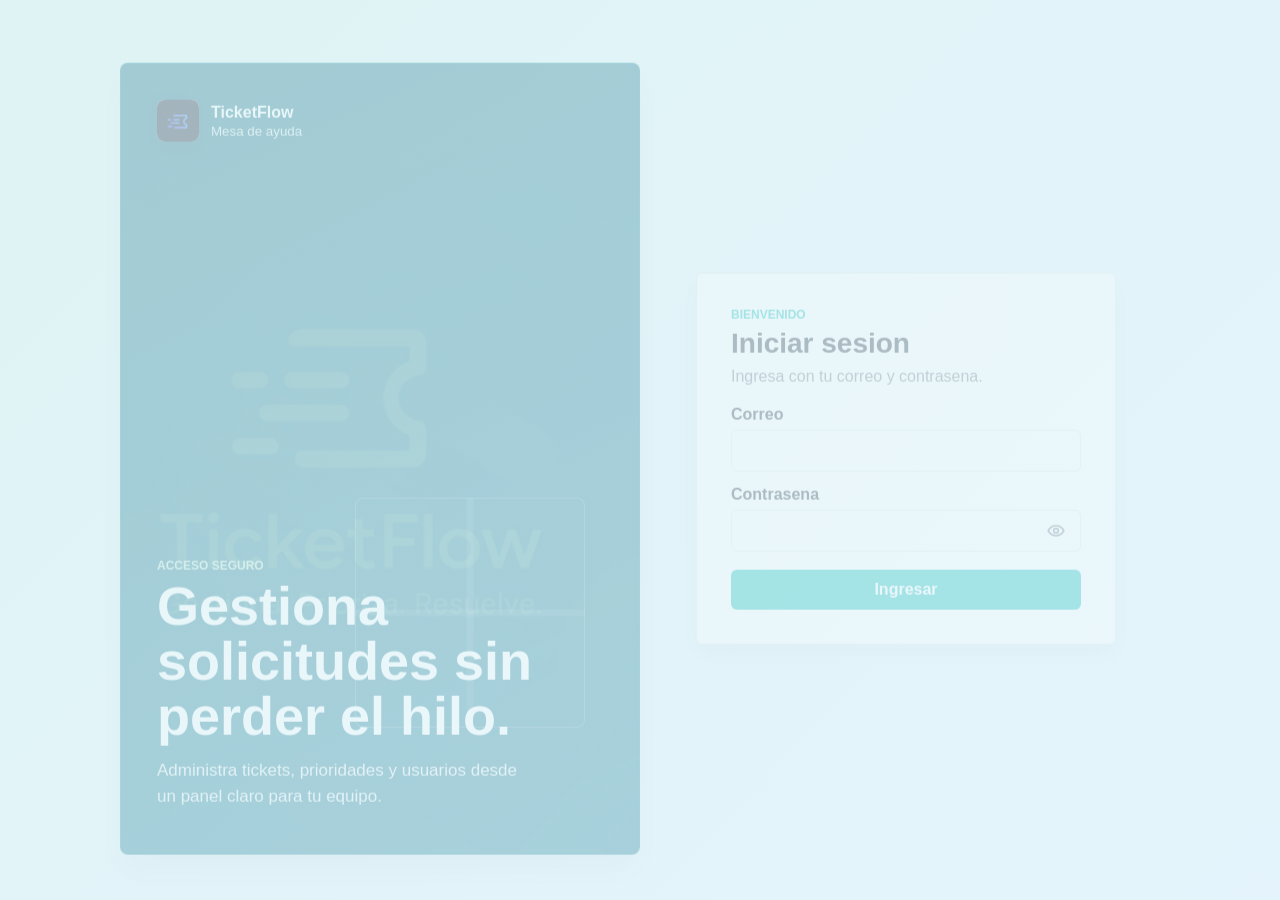
==== commit 40e05f66: "finish" ====
--- a/frontend/dashboard.html
+++ b/frontend/dashboard.html
@@ -16,29 +16,29 @@
                 <small id="sidebar-role">Cargando...</small>
             </div>
             <button id="sidebar-toggle" class="sidebar-toggle" type="button" aria-label="Contraer menu" aria-expanded="true">
-                <span aria-hidden="true">‹</span>
+                <span aria-hidden="true">&lt;</span>
             </button>
         </div>
 
         <nav class="sidebar-nav">
             <button class="nav-item active" type="button" data-view="tickets" title="Tickets">
-                <span class="nav-icon" aria-hidden="true">▦</span>
+                <span class="nav-icon" aria-hidden="true">T</span>
                 <span class="nav-label">Tickets</span>
             </button>
             <button class="nav-item" type="button" data-view="create" title="Crear caso">
-                <span class="nav-icon" aria-hidden="true">＋</span>
+                <span class="nav-icon" aria-hidden="true">+</span>
                 <span class="nav-label">Crear caso</span>
             </button>
             <button class="nav-item admin-only hidden" type="button" data-view="reports" title="Reportes">
-                <span class="nav-icon" aria-hidden="true">▤</span>
+                <span class="nav-icon" aria-hidden="true">R</span>
                 <span class="nav-label">Reportes</span>
             </button>
             <button class="nav-item admin-only hidden" type="button" data-view="users" title="Usuarios">
-                <span class="nav-icon" aria-hidden="true">◉</span>
+                <span class="nav-icon" aria-hidden="true">U</span>
                 <span class="nav-label">Usuarios</span>
             </button>
             <button class="nav-item" type="button" data-view="profile" title="Perfil">
-                <span class="nav-icon" aria-hidden="true">◇</span>
+                <span class="nav-icon" aria-hidden="true">P</span>
                 <span class="nav-label">Perfil</span>
             </button>
         </nav>
@@ -46,7 +46,7 @@
         <div class="sidebar-footer">
             <span id="realtime-status" class="realtime-status offline">Tiempo real desconectado</span>
             <button id="logout-button" class="button secondary full" type="button" title="Cerrar sesion">
-                <span class="nav-icon" aria-hidden="true">↗</span>
+                <span class="nav-icon" aria-hidden="true">X</span>
                 <span class="nav-label">Cerrar sesion</span>
             </button>
         </div>
@@ -68,7 +68,7 @@
                         <small id="session-role">Rol</small>
                     </div>
                 </div>
-                <button id="reload-button" class="button secondary" type="button">Actualizar</button>
+                <button id="reload-button" class="button secondary" type="button">Recargar datos</button>
             </div>
         </header>
 
@@ -110,6 +110,11 @@
                             <p class="muted">Completa la informacion del caso para enviarlo a la mesa de ayuda.</p>
                         </div>
                     </div>
+                    <div class="module-note-grid" aria-label="Pasos para crear un caso">
+                        <span><strong>1</strong> Identifica quien reporta</span>
+                        <span><strong>2</strong> Selecciona area y tipo</span>
+                        <span><strong>3</strong> Describe el caso</span>
+                    </div>
                     <form id="ticket-form">
                         <input type="hidden" id="ticket-id">
                         <input type="hidden" id="titulo">
@@ -117,7 +122,7 @@
                         <input type="hidden" id="observacion">
 
                         <div class="form-section">
-                            <label for="reportado-por">Quien hace el reporte</label>
+                            <label for="reportado-por">Persona que reporta</label>
                             <input id="reportado-por" name="reportado_por" type="text" required>
 
                             <label for="area">Area</label>
@@ -148,7 +153,7 @@
                             </div>
 
                             <label for="descripcion">Descripcion del caso</label>
-                            <textarea id="descripcion" name="descripcion" rows="4" required></textarea>
+                            <textarea id="descripcion" name="descripcion" rows="4" placeholder="Resume que ocurre, desde cuando pasa y que necesita el usuario." required></textarea>
 
                             <div class="actions">
                                 <button id="submit-button" class="button primary" type="submit">Crear ticket</button>
@@ -176,7 +181,7 @@
                 <div class="section-title">
                     <div>
                         <h2>Reportes generales</h2>
-                        <p class="muted">Gestion de casos, prioridad y estado para administradores.</p>
+                        <p class="muted">Gestion de casos, prioridad, estado y exportacion para administradores.</p>
                     </div>
                     <div class="toolbar-actions">
                         <div class="report-search">
@@ -216,7 +221,7 @@
                 <div class="panel invite-panel user-invite-card">
                     <p class="eyebrow">Acceso</p>
                     <h2>Invitar usuario</h2>
-                    <p class="muted">El usuario recibira un enlace para completar su registro.</p>
+                    <p class="muted">Crea accesos por correo para clientes o administradores.</p>
                     <form id="invite-form">
                         <label for="invite-email">Correo</label>
                         <input id="invite-email" name="email" type="email" required>
--- a/frontend/css/styles.css
+++ b/frontend/css/styles.css
@@ -74,6 +74,7 @@
 }
 
 @keyframes status-pulse {
+
     0%,
     100% {
         box-shadow: 0 0 0 0 rgba(21, 128, 61, 0.24);
@@ -85,6 +86,7 @@
 }
 
 @keyframes auth-copy-cycle {
+
     0%,
     42% {
         opacity: 1;
@@ -433,7 +435,10 @@
     min-width: 22px;
     height: 22px;
     place-items: center;
+    border: 1px solid rgba(255, 255, 255, 0.2);
+    border-radius: 5px;
     font-size: 18px;
+    font-weight: 800;
     line-height: 1;
 }
 
@@ -933,6 +938,38 @@
 
 .create-hero h2 {
     margin-bottom: 6px;
+}
+
+.module-note-grid {
+    display: grid;
+    grid-template-columns: repeat(3, minmax(0, 1fr));
+    gap: 10px;
+    margin-bottom: 18px;
+}
+
+.module-note-grid span {
+    display: flex;
+    gap: 8px;
+    align-items: center;
+    border: 1px solid var(--line);
+    border-radius: 6px;
+    background: var(--surface-soft);
+    padding: 10px 12px;
+    color: var(--muted);
+    font-size: 13px;
+    font-weight: 700;
+}
+
+.module-note-grid strong {
+    display: grid;
+    width: 24px;
+    height: 24px;
+    flex: 0 0 auto;
+    place-items: center;
+    border-radius: 5px;
+    background: var(--primary);
+    color: #ffffff;
+    font-size: 13px;
 }
 
 .create-counter {
@@ -1582,43 +1619,19 @@
 }
 
 .password-icon {
-    position: relative;
     display: block;
     width: 20px;
-    height: 14px;
-    border: 2px solid currentColor;
-    border-radius: 70% 70% 60% 60%;
-    transform: rotate(45deg);
-}
-
-.password-icon::before {
-    content: "";
-    position: absolute;
-    top: 50%;
-    left: 50%;
-    width: 6px;
-    height: 6px;
-    border-radius: 999px;
-    background: currentColor;
-    transform: translate(-50%, -50%);
-}
-
-.password-icon::after {
-    content: "";
-    position: absolute;
-    top: 50%;
-    left: -5px;
-    display: none;
-    width: 28px;
-    height: 2px;
-    border-radius: 999px;
-    background: currentColor;
-    transform: rotate(90deg) translateX(-50%);
-    transform-origin: left center;
-}
-
-.password-icon-hidden::after {
-    display: block;
+    height: 20px;
+    fill: none;
+    stroke: currentColor;
+    stroke-width: 1.8;
+    stroke-linecap: round;
+    stroke-linejoin: round;
+    transition: color var(--motion-fast), transform var(--motion-fast);
+}
+
+.password-toggle:hover .password-icon {
+    transform: scale(1.05);
 }
 
 /* Notificaciones emergentes usadas por login, registro y dashboard. */
@@ -1777,6 +1790,7 @@
 
 /* Respeta usuarios que prefieren menos movimiento y evita animaciones innecesarias. */
 @media (prefers-reduced-motion: reduce) {
+
     *,
     *::before,
     *::after {
@@ -1939,15 +1953,19 @@
         grid-template-columns: 1fr;
     }
 
+    .module-note-grid {
+        grid-template-columns: 1fr;
+    }
+
     .topbar .button {
         margin-top: 14px;
     }
 
-    .page-grid .panel + .panel {
+    .page-grid .panel+.panel {
         margin-top: 20px;
     }
 
-    .split-layout .panel + .panel {
+    .split-layout .panel+.panel {
         margin-top: 20px;
     }
 
@@ -2070,4 +2088,4 @@
         right: 10px;
         width: calc(100vw - 20px);
     }
-}
+}
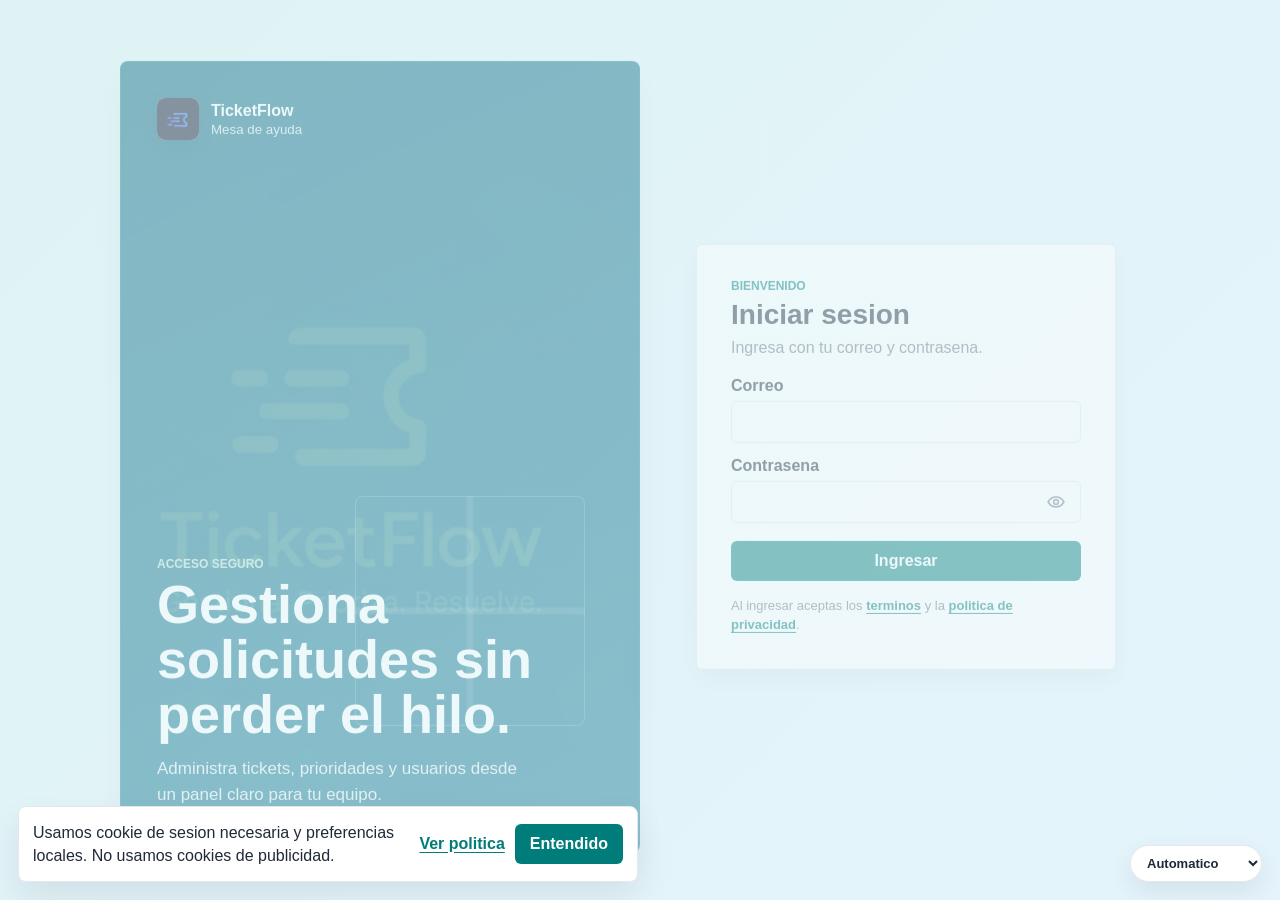
==== commit 966ded35: "change terms, conditions and policy for acount luisalbertotaleromartinez" ====
--- a/frontend/dashboard.html
+++ b/frontend/dashboard.html
@@ -123,7 +123,7 @@
 
                         <div class="form-section">
                             <label for="reportado-por">Persona que reporta</label>
-                            <input id="reportado-por" name="reportado_por" type="text" required>
+                            <input id="reportado-por" name="reportado_por" type="text" maxlength="100" required>
 
                             <label for="area">Area</label>
                             <select id="area" name="area" required>
@@ -149,11 +149,16 @@
 
                             <div id="incident-other-field" class="hidden">
                                 <label for="incidente-otro">Otro incidente</label>
-                                <input id="incidente-otro" name="incidente_otro" type="text" placeholder="Especifica cual es el incidente">
+                                <input id="incidente-otro" name="incidente_otro" type="text" maxlength="2000" placeholder="Especifica cual es el incidente">
                             </div>
 
                             <label for="descripcion">Descripcion del caso</label>
-                            <textarea id="descripcion" name="descripcion" rows="4" placeholder="Resume que ocurre, desde cuando pasa y que necesita el usuario." required></textarea>
+                            <textarea id="descripcion" name="descripcion" rows="4" maxlength="4000" placeholder="Resume que ocurre, desde cuando pasa y que necesita el usuario." required></textarea>
+
+                            <label class="check-row" for="ticket-consent">
+                                <input id="ticket-consent" name="ticket_consent" type="checkbox" required>
+                                <span>Confirmo que registre solo datos necesarios para atender este caso.</span>
+                            </label>
 
                             <div class="actions">
                                 <button id="submit-button" class="button primary" type="submit">Crear ticket</button>
@@ -232,6 +237,11 @@
                             <option value="admin">Administrador</option>
                         </select>
 
+                        <label class="check-row" for="invite-consent">
+                            <input id="invite-consent" name="invite_consent" type="checkbox" required>
+                            <span>Confirmo que tengo autorizacion para invitar este correo.</span>
+                        </label>
+
                         <button class="button primary full" type="submit">Enviar invitacion</button>
                     </form>
                     <p id="invite-link" class="invite-link muted"></p>
@@ -299,17 +309,22 @@
 
                         <div class="profile-fields">
                             <label for="profile-nombre">Nombre</label>
-                            <input id="profile-nombre" name="nombre" type="text" autocomplete="name">
+                            <input id="profile-nombre" name="nombre" type="text" autocomplete="name" maxlength="100">
 
                             <label for="profile-phone">Telefono</label>
-                            <input id="profile-phone" name="telefono" type="tel" autocomplete="tel">
+                            <input id="profile-phone" name="telefono" type="tel" autocomplete="tel" maxlength="30">
 
                             <label for="profile-cargo">Cargo o area</label>
-                            <input id="profile-cargo" name="cargo" type="text">
+                            <input id="profile-cargo" name="cargo" type="text" maxlength="100">
 
                             <label for="profile-bio">Informacion adicional</label>
-                            <textarea id="profile-bio" name="bio" rows="4"></textarea>
-                        </div>
+                            <textarea id="profile-bio" name="bio" rows="4" maxlength="1000"></textarea>
+                        </div>
+
+                        <label class="check-row" for="profile-consent">
+                            <input id="profile-consent" name="profile_consent" type="checkbox" required>
+                            <span>Confirmo que estos datos son correctos y necesarios para mi perfil.</span>
+                        </label>
 
                         <button class="button primary" type="submit">Guardar perfil</button>
                     </div>
--- a/frontend/css/styles.css
+++ b/frontend/css/styles.css
@@ -2,19 +2,19 @@
     --bg: #F8FAFC;
     --sidebar: #007C7A;
     --sidebar-dark: #005F73;
-    --sidebar-soft: #00B8B4;
+    --sidebar-soft: #006D77;
     --surface: #FFFFFF;
     --surface-soft: #F8FAFC;
     --text: #1F2937;
     --muted: #6B7280;
     --line: #E5E7EB;
-    --primary: #00B8B4;
-    --primary-hover: #00989A;
-    --danger: #EF4444;
-    --danger-hover: #D9363E;
-    --warning: #F59E0B;
-    --success: #22C55E;
-    --info: #38BDF8;
+    --primary: #007C7A;
+    --primary-hover: #005F5D;
+    --danger: #B91C1C;
+    --danger-hover: #991B1B;
+    --warning: #A16207;
+    --success: #15803D;
+    --info: #0369A1;
     --case-path: #E6F7F7;
     --row-hover: #F1F5F9;
     --action: #FF4D4F;
@@ -22,6 +22,56 @@
     --shadow-hover: 0 16px 34px rgba(15, 23, 42, 0.08);
     --motion-fast: 160ms ease;
     --motion-medium: 260ms ease;
+}
+
+:root[data-theme="dark"] {
+    --bg: #101418;
+    --sidebar: #0F3F46;
+    --sidebar-dark: #0B3036;
+    --sidebar-soft: #155E63;
+    --surface: #171D23;
+    --surface-soft: #202832;
+    --text: #F3F4F6;
+    --muted: #B6C3CF;
+    --line: #334155;
+    --primary: #5EEAD4;
+    --primary-hover: #2DD4BF;
+    --danger: #FCA5A5;
+    --danger-hover: #F87171;
+    --warning: #FACC15;
+    --success: #86EFAC;
+    --info: #7DD3FC;
+    --case-path: #123A3B;
+    --row-hover: #1E293B;
+    --action: #F87171;
+    --shadow: 0 10px 24px rgba(0, 0, 0, 0.24);
+    --shadow-hover: 0 16px 34px rgba(0, 0, 0, 0.28);
+}
+
+@media (prefers-color-scheme: dark) {
+    :root[data-theme="system"] {
+        --bg: #101418;
+        --sidebar: #0F3F46;
+        --sidebar-dark: #0B3036;
+        --sidebar-soft: #155E63;
+        --surface: #171D23;
+        --surface-soft: #202832;
+        --text: #F3F4F6;
+        --muted: #B6C3CF;
+        --line: #334155;
+        --primary: #5EEAD4;
+        --primary-hover: #2DD4BF;
+        --danger: #FCA5A5;
+        --danger-hover: #F87171;
+        --warning: #FACC15;
+        --success: #86EFAC;
+        --info: #7DD3FC;
+        --case-path: #123A3B;
+        --row-hover: #1E293B;
+        --action: #F87171;
+        --shadow: 0 10px 24px rgba(0, 0, 0, 0.24);
+        --shadow-hover: 0 16px 34px rgba(0, 0, 0, 0.28);
+    }
 }
 
 * {
@@ -141,6 +191,15 @@
     border-color: var(--primary);
     box-shadow: 0 0 0 3px rgba(0, 184, 180, 0.16);
     outline: none;
+}
+
+input:focus-visible,
+textarea:focus-visible,
+select:focus-visible,
+a:focus-visible,
+button:focus-visible {
+    outline: 3px solid rgba(0, 124, 122, 0.34);
+    outline-offset: 2px;
 }
 
 textarea {
@@ -734,6 +793,16 @@
     color: #ffffff;
 }
 
+:root[data-theme="dark"] .button.primary {
+    color: #062322;
+}
+
+@media (prefers-color-scheme: dark) {
+    :root[data-theme="system"] .button.primary {
+        color: #062322;
+    }
+}
+
 .button.primary:hover {
     background: var(--primary-hover);
 }
@@ -864,6 +933,155 @@
 
 .hidden {
     display: none;
+}
+
+.optional {
+    color: var(--muted);
+    font-size: 12px;
+    font-weight: 600;
+}
+
+.check-row {
+    display: grid;
+    grid-template-columns: 18px 1fr;
+    gap: 10px;
+    align-items: start;
+    margin-top: 16px;
+    color: var(--text);
+    font-weight: 600;
+    line-height: 1.4;
+}
+
+.check-row input {
+    width: 18px;
+    height: 18px;
+    margin: 2px 0 0;
+    padding: 0;
+}
+
+.check-row a,
+.legal-note a,
+.legal-links a,
+.cookie-notice a {
+    color: var(--primary);
+    font-weight: 800;
+    text-decoration: underline;
+    text-underline-offset: 3px;
+}
+
+.legal-note {
+    margin: 16px 0 0;
+    color: var(--muted);
+    font-size: 13px;
+    line-height: 1.45;
+}
+
+.legal-layout {
+    display: grid;
+    min-height: 100vh;
+    place-items: start center;
+    padding: clamp(20px, 6vw, 56px);
+}
+
+.legal-panel {
+    width: min(780px, 100%);
+}
+
+.legal-panel h1 {
+    margin-bottom: 14px;
+}
+
+.legal-panel h2 {
+    margin: 24px 0 8px;
+    font-size: 20px;
+}
+
+.legal-panel p {
+    line-height: 1.65;
+}
+
+.legal-links {
+    display: flex;
+    gap: 14px;
+    flex-wrap: wrap;
+    border-top: 1px solid var(--line);
+    margin-top: 24px;
+    padding-top: 18px;
+}
+
+.theme-control {
+    position: fixed;
+    right: 18px;
+    bottom: 18px;
+    z-index: 900;
+    margin: 0;
+}
+
+.theme-control select {
+    width: auto;
+    min-width: 132px;
+    border-color: var(--line);
+    border-radius: 999px;
+    background: var(--surface);
+    box-shadow: var(--shadow);
+    color: var(--text);
+    font-size: 13px;
+    font-weight: 800;
+    padding: 9px 12px;
+}
+
+.cookie-notice {
+    position: fixed;
+    left: 18px;
+    bottom: 18px;
+    z-index: 950;
+    display: flex;
+    width: min(620px, calc(100vw - 36px));
+    gap: 14px;
+    align-items: center;
+    justify-content: space-between;
+    border: 1px solid var(--line);
+    border-radius: 8px;
+    background: var(--surface);
+    box-shadow: var(--shadow-hover);
+    padding: 14px;
+}
+
+.cookie-notice p {
+    margin: 0;
+    color: var(--text);
+    line-height: 1.45;
+}
+
+.cookie-notice div {
+    display: flex;
+    gap: 10px;
+    align-items: center;
+    flex: 0 0 auto;
+}
+
+:root[data-theme="dark"] .profile-hero-card,
+:root[data-theme="dark"] .toast,
+:root[data-theme="dark"] .clip-text:hover,
+:root[data-theme="dark"] .brand-logo {
+    background: var(--surface);
+}
+
+:root[data-theme="dark"] .profile-photo-frame {
+    box-shadow: inset 0 0 0 4px var(--surface);
+}
+
+@media (prefers-color-scheme: dark) {
+    :root[data-theme="system"] .profile-hero-card,
+    :root[data-theme="system"] .toast,
+    :root[data-theme="system"] .clip-text:hover,
+    :root[data-theme="system"] .brand-logo {
+        background: var(--surface);
+    }
+
+    :root[data-theme="system"] .profile-photo-frame {
+        box-shadow: inset 0 0 0 4px var(--surface);
+    }
 }
 
 .table-panel {
@@ -2088,4 +2306,4 @@
         right: 10px;
         width: calc(100vw - 20px);
     }
-}+}
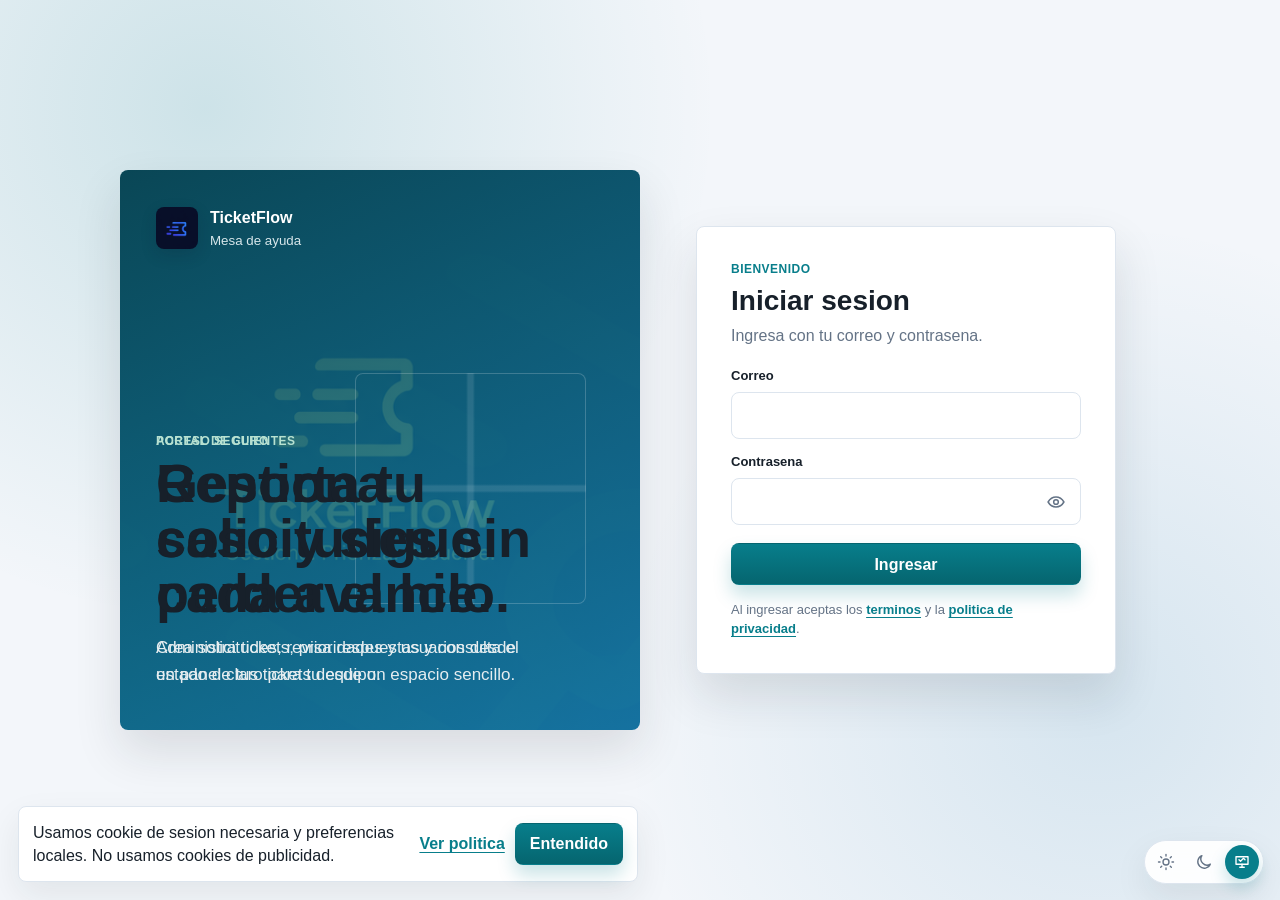
==== commit b5d53d2e: "change display mobile for account latalerom" ====
--- a/frontend/dashboard.html
+++ b/frontend/dashboard.html
@@ -8,7 +8,17 @@
     <link rel="stylesheet" href="css/styles.css">
 </head>
 <body class="app-body">
-    <aside class="sidebar">
+    <button id="mobile-menu-button" class="mobile-menu-button" type="button" aria-label="Abrir menu" aria-expanded="false" aria-controls="app-sidebar">
+        <span class="hamburger-icon" aria-hidden="true">
+            <span></span>
+            <span></span>
+            <span></span>
+        </span>
+    </button>
+
+    <button id="mobile-menu-overlay" class="mobile-menu-overlay hidden" type="button" aria-label="Cerrar menu"></button>
+
+    <aside id="app-sidebar" class="sidebar">
         <div class="brand-block">
             <img class="brand-logo" src="image/favicon_logo.png" alt="TicketFlow">
             <div class="brand-copy">
--- a/frontend/css/styles.css
+++ b/frontend/css/styles.css
@@ -2307,3 +2307,1008 @@
         width: calc(100vw - 20px);
     }
 }
+
+/* Refinamiento visual 2026: capa final para una interfaz mas sobria, consistente y movil. */
+:root {
+    --bg: #F3F6FA;
+    --sidebar: #0F5F63;
+    --sidebar-dark: #0B464B;
+    --sidebar-soft: rgba(255, 255, 255, 0.14);
+    --surface: #FFFFFF;
+    --surface-soft: #F7F9FC;
+    --surface-raised: #FFFFFF;
+    --text: #17202A;
+    --muted: #647386;
+    --line: #DDE5EE;
+    --primary: #087E8B;
+    --primary-hover: #05656F;
+    --primary-soft: #E4F6F7;
+    --danger-soft: #FDECEC;
+    --warning-soft: #FFF6D9;
+    --success-soft: #E9F8EF;
+    --info-soft: #E8F4FE;
+    --case-path: #E4F6F7;
+    --row-hover: #F2F7FA;
+    --shadow: 0 14px 34px rgba(23, 32, 42, 0.08);
+    --shadow-hover: 0 22px 48px rgba(23, 32, 42, 0.12);
+}
+
+:root[data-theme="dark"] {
+    --bg: #0D1117;
+    --sidebar: #0B363B;
+    --sidebar-dark: #082B30;
+    --sidebar-soft: rgba(255, 255, 255, 0.11);
+    --surface: #151B23;
+    --surface-soft: #1B2430;
+    --surface-raised: #1E2834;
+    --text: #EFF5F8;
+    --muted: #A8B5C2;
+    --line: #2D3A48;
+    --primary: #61D7CE;
+    --primary-hover: #8CE8E2;
+    --primary-soft: #143F42;
+    --danger-soft: #3A2024;
+    --warning-soft: #382F16;
+    --success-soft: #173323;
+    --info-soft: #153245;
+    --case-path: #143F42;
+    --row-hover: #1D2A36;
+    --shadow: 0 16px 40px rgba(0, 0, 0, 0.32);
+    --shadow-hover: 0 24px 54px rgba(0, 0, 0, 0.42);
+}
+
+@media (prefers-color-scheme: dark) {
+    :root[data-theme="system"] {
+        --bg: #0D1117;
+        --sidebar: #0B363B;
+        --sidebar-dark: #082B30;
+        --sidebar-soft: rgba(255, 255, 255, 0.11);
+        --surface: #151B23;
+        --surface-soft: #1B2430;
+        --surface-raised: #1E2834;
+        --text: #EFF5F8;
+        --muted: #A8B5C2;
+        --line: #2D3A48;
+        --primary: #61D7CE;
+        --primary-hover: #8CE8E2;
+        --primary-soft: #143F42;
+        --danger-soft: #3A2024;
+        --warning-soft: #382F16;
+        --success-soft: #173323;
+        --info-soft: #153245;
+        --case-path: #143F42;
+        --row-hover: #1D2A36;
+        --shadow: 0 16px 40px rgba(0, 0, 0, 0.32);
+        --shadow-hover: 0 24px 54px rgba(0, 0, 0, 0.42);
+    }
+}
+
+html {
+    color-scheme: light;
+}
+
+:root[data-theme="dark"] {
+    color-scheme: dark;
+}
+
+@media (prefers-color-scheme: dark) {
+    :root[data-theme="system"] {
+        color-scheme: dark;
+    }
+}
+
+body {
+    background:
+        radial-gradient(circle at top left, rgba(8, 126, 139, 0.09), transparent 34rem),
+        var(--bg);
+    font-family: Inter, "Segoe UI", Arial, Helvetica, sans-serif;
+    line-height: 1.45;
+}
+
+h1,
+h2,
+h3 {
+    color: var(--text);
+    letter-spacing: 0;
+    line-height: 1.12;
+}
+
+.panel,
+.session-chip,
+.cookie-notice,
+.dialog,
+.toast,
+.theme-control select {
+    background: var(--surface-raised);
+    border-color: var(--line);
+    box-shadow: var(--shadow);
+}
+
+.panel,
+.cookie-notice,
+.dialog,
+.toast,
+.stat,
+.tree-node,
+.tree-option,
+.profile-card,
+.module-note-grid span,
+.reports-summary span,
+.form-section,
+.case-tip {
+    border-radius: 8px;
+}
+
+.panel:hover {
+    transform: translateY(-1px);
+}
+
+input,
+textarea,
+select {
+    min-height: 44px;
+    border-color: var(--line);
+    border-radius: 8px;
+    background: var(--surface-raised);
+}
+
+input::placeholder,
+textarea::placeholder {
+    color: color-mix(in srgb, var(--muted) 78%, transparent);
+}
+
+label {
+    color: var(--text);
+    font-size: 13px;
+    letter-spacing: 0;
+}
+
+.button {
+    min-height: 42px;
+    border-radius: 8px;
+    gap: 8px;
+}
+
+.button.primary {
+    background: linear-gradient(180deg, var(--primary), var(--primary-hover));
+    box-shadow: 0 10px 18px rgba(8, 126, 139, 0.22);
+}
+
+.button.secondary {
+    background: var(--surface-raised);
+}
+
+.sidebar {
+    background:
+        linear-gradient(180deg, rgba(255, 255, 255, 0.08), transparent 34%),
+        var(--sidebar);
+    box-shadow: inset -1px 0 0 rgba(255, 255, 255, 0.08);
+}
+
+.brand-block {
+    gap: 14px;
+}
+
+.brand-copy strong,
+.auth-brand strong {
+    letter-spacing: 0;
+}
+
+.nav-item {
+    border: 1px solid transparent;
+    border-radius: 8px;
+}
+
+.nav-item:hover,
+.nav-item.active {
+    border-color: rgba(255, 255, 255, 0.16);
+    background: var(--sidebar-soft);
+}
+
+.nav-icon {
+    background: rgba(255, 255, 255, 0.08);
+}
+
+.workspace {
+    padding-bottom: 46px;
+}
+
+.workspace-header {
+    border: 1px solid var(--line);
+    border-radius: 10px;
+    margin-bottom: 22px;
+    background: linear-gradient(180deg, var(--surface-raised), var(--surface));
+    box-shadow: var(--shadow);
+    padding: clamp(18px, 3vw, 28px);
+}
+
+.workspace-header h1 {
+    margin-bottom: 8px;
+    font-size: clamp(28px, 4vw, 40px);
+}
+
+.eyebrow {
+    color: var(--primary);
+    letter-spacing: 0.04em;
+}
+
+.stats-row,
+.reports-summary {
+    gap: 14px;
+}
+
+.stat,
+.reports-summary span {
+    background: linear-gradient(180deg, var(--surface-raised), var(--surface-soft));
+}
+
+.stat strong,
+.reports-summary strong {
+    color: var(--text);
+}
+
+.table-wrap {
+    border: 1px solid var(--line);
+    border-radius: 8px;
+    background: var(--surface-raised);
+}
+
+.table-wrap table {
+    min-width: 760px;
+}
+
+.reports-table {
+    min-width: 980px;
+}
+
+th {
+    background: var(--surface-soft);
+    color: var(--muted);
+    font-size: 12px;
+    letter-spacing: 0.03em;
+}
+
+td {
+    color: var(--text);
+}
+
+tbody tr:last-child td {
+    border-bottom: 0;
+}
+
+.badge,
+.locked-note,
+.realtime-status {
+    border: 1px solid transparent;
+}
+
+.badge.pendiente {
+    background: var(--surface-soft);
+    border-color: var(--line);
+}
+
+.badge.proceso,
+.badge.priority-media {
+    background: var(--warning-soft);
+}
+
+.badge.resuelto,
+.realtime-status.online,
+.message.success,
+.create-step.complete {
+    background: var(--success-soft);
+}
+
+.badge.priority-baja {
+    background: var(--info-soft);
+}
+
+.badge.priority-alta,
+.badge.priority-critica,
+.realtime-status.offline,
+.message.error {
+    background: var(--danger-soft);
+}
+
+.report-row.status-resuelto,
+.report-row.priority-alta td:nth-child(6),
+.report-row.priority-critica td:nth-child(6),
+.profile-card,
+.profile-hero-card,
+.toast,
+.clip-text:hover {
+    background: var(--surface-raised);
+}
+
+.locked-note {
+    background: var(--success-soft);
+    border-color: color-mix(in srgb, var(--success) 28%, var(--line));
+    color: var(--success);
+}
+
+.report-control select:disabled {
+    border-color: var(--line);
+    background: var(--surface-soft);
+    color: var(--muted);
+}
+
+.toast-error,
+.toast-success,
+.message.error,
+.message.success {
+    color: var(--text);
+}
+
+.toast-error {
+    background: var(--danger-soft);
+}
+
+.toast-success {
+    background: var(--success-soft);
+}
+
+.message.error {
+    border: 1px solid color-mix(in srgb, var(--danger) 26%, var(--line));
+}
+
+.message.success {
+    border: 1px solid color-mix(in srgb, var(--success) 26%, var(--line));
+}
+
+.auth-body {
+    background:
+        radial-gradient(circle at 16% 12%, rgba(8, 126, 139, 0.16), transparent 32rem),
+        radial-gradient(circle at 86% 78%, rgba(3, 105, 161, 0.12), transparent 30rem),
+        var(--bg);
+}
+
+.auth-layout {
+    align-items: center;
+}
+
+.auth-hero {
+    border: 0;
+    background:
+        linear-gradient(155deg, rgba(6, 65, 72, 0.92), rgba(8, 126, 139, 0.78)),
+        url("../image/portada_mobile.png") center / cover;
+    box-shadow: var(--shadow-hover);
+}
+
+.auth-copy h1 {
+    text-wrap: balance;
+}
+
+.auth-card {
+    box-shadow: var(--shadow-hover);
+}
+
+.legal-panel {
+    line-height: 1.65;
+}
+
+.profile-photo-frame {
+    background: var(--surface-soft);
+    box-shadow: inset 0 0 0 4px var(--surface-raised);
+}
+
+.cookie-notice {
+    backdrop-filter: blur(14px);
+}
+
+.theme-control {
+    right: 16px;
+    bottom: 16px;
+}
+
+.theme-control select {
+    min-height: 40px;
+}
+
+@media (max-width: 980px) {
+    .app-body {
+        grid-template-columns: 240px 1fr;
+    }
+
+    .split-layout,
+    .create-layout,
+    .users-layout {
+        grid-template-columns: 1fr;
+    }
+
+    .user-invite-card {
+        position: static;
+    }
+}
+
+@media (max-width: 860px) {
+    body {
+        background: var(--bg);
+    }
+
+    .sidebar {
+        position: sticky;
+        top: 0;
+        z-index: 700;
+        border-bottom: 1px solid rgba(255, 255, 255, 0.12);
+    }
+
+    .sidebar-nav {
+        scrollbar-width: thin;
+    }
+
+    .workspace-header {
+        border-radius: 8px;
+        margin-bottom: 16px;
+    }
+
+    .header-actions {
+        display: grid;
+        grid-template-columns: minmax(0, 1fr) auto;
+        width: 100%;
+    }
+
+    .support-search,
+    .report-search {
+        width: 100%;
+    }
+
+    .auth-layout {
+        min-height: 100vh;
+    }
+
+    .auth-hero {
+        min-height: 340px;
+    }
+}
+
+@media (max-width: 640px) {
+    .workspace {
+        padding: 14px 12px 86px;
+    }
+
+    .workspace-header {
+        padding: 16px;
+    }
+
+    .workspace-header h1 {
+        font-size: 27px;
+    }
+
+    .session-chip {
+        width: 100%;
+    }
+
+    .session-chip strong {
+        max-width: 58vw;
+    }
+
+    .sidebar-footer {
+        display: grid;
+        grid-template-columns: 1fr;
+    }
+
+    .realtime-status {
+        justify-content: center;
+        width: 100%;
+    }
+
+    .section-title h2 {
+        font-size: 22px;
+    }
+
+    .table-wrap {
+        margin-inline: -6px;
+        border-radius: 8px;
+    }
+
+    .table-wrap table {
+        min-width: 680px;
+    }
+
+    .reports-table {
+        min-width: 900px;
+    }
+
+    .row-actions .button {
+        min-width: 104px;
+    }
+
+    .profile-hero-card {
+        text-align: left;
+    }
+
+    .profile-photo-picker {
+        width: auto;
+        min-width: 0;
+    }
+
+    .cookie-notice {
+        left: 10px;
+        right: 10px;
+        bottom: 70px;
+        display: grid;
+        width: auto;
+    }
+
+    .cookie-notice div {
+        display: grid;
+        grid-template-columns: 1fr;
+        width: 100%;
+    }
+
+    .theme-control {
+        left: 10px;
+        right: 10px;
+        bottom: 10px;
+    }
+
+    .theme-control select {
+        width: 100%;
+    }
+}
+
+@media (max-width: 560px) {
+    .panel,
+    .auth-card {
+        padding: 16px;
+    }
+
+    .auth-layout {
+        width: min(100% - 16px, 520px);
+    }
+
+    .auth-hero {
+        min-height: 300px;
+        border-radius: 8px;
+    }
+
+    .auth-copy-slider {
+        min-height: 188px;
+    }
+
+    .auth-copy h1 {
+        font-size: 27px;
+    }
+
+    .button {
+        padding-inline: 12px;
+    }
+
+    .toolbar-actions,
+    .row-actions,
+    .actions,
+    .header-actions,
+    .dialog-actions {
+        gap: 10px;
+    }
+
+    .header-actions {
+        grid-template-columns: 1fr;
+    }
+
+    .module-note-grid span {
+        align-items: flex-start;
+    }
+
+    .dialog {
+        padding: 18px;
+    }
+}
+
+/* Responsive movil del dashboard: sidebar como drawer lateral, no como barra superior. */
+.mobile-menu-button,
+.mobile-menu-overlay {
+    display: none;
+}
+
+@media (max-width: 860px) {
+    .app-body,
+    .app-body.sidebar-collapsed {
+        display: block;
+        min-height: 100vh;
+    }
+
+    .mobile-menu-button {
+        position: fixed;
+        top: 12px;
+        left: 12px;
+        z-index: 920;
+        display: grid;
+        width: 44px;
+        height: 44px;
+        place-items: center;
+        border: 1px solid var(--line);
+        border-radius: 8px;
+        background: var(--surface-raised);
+        box-shadow: var(--shadow-hover);
+        color: var(--text);
+        cursor: pointer;
+        font: inherit;
+        font-size: 24px;
+        font-weight: 800;
+        line-height: 1;
+        transition: left var(--motion-medium), background var(--motion-fast), color var(--motion-fast), transform var(--motion-fast);
+    }
+
+    .mobile-menu-button:hover {
+        transform: translateY(-1px);
+    }
+
+    .hamburger-icon {
+        position: relative;
+        display: block;
+        width: 20px;
+        height: 16px;
+    }
+
+    .hamburger-icon span {
+        position: absolute;
+        left: 0;
+        display: block;
+        width: 20px;
+        height: 2px;
+        border-radius: 999px;
+        background: currentColor;
+        transform-origin: center;
+        transition: top var(--motion-medium), opacity var(--motion-fast), transform var(--motion-medium);
+    }
+
+    .hamburger-icon span:nth-child(1) {
+        top: 0;
+    }
+
+    .hamburger-icon span:nth-child(2) {
+        top: 7px;
+    }
+
+    .hamburger-icon span:nth-child(3) {
+        top: 14px;
+    }
+
+    .mobile-menu-button[aria-expanded="true"] .hamburger-icon span:nth-child(1) {
+        top: 7px;
+        transform: rotate(45deg);
+    }
+
+    .mobile-menu-button[aria-expanded="true"] .hamburger-icon span:nth-child(2) {
+        opacity: 0;
+        transform: scaleX(0.4);
+    }
+
+    .mobile-menu-button[aria-expanded="true"] .hamburger-icon span:nth-child(3) {
+        top: 7px;
+        transform: rotate(-45deg);
+    }
+
+    .mobile-menu-open .mobile-menu-button {
+        left: calc(min(320px, 86vw) - 56px);
+        border-color: rgba(255, 255, 255, 0.18);
+        background: rgba(255, 255, 255, 0.12);
+        color: #ffffff;
+        box-shadow: none;
+    }
+
+    .mobile-menu-overlay {
+        position: fixed;
+        inset: 0;
+        z-index: 790;
+        display: block;
+        border: 0;
+        background: rgba(8, 13, 20, 0.52);
+        cursor: pointer;
+        backdrop-filter: blur(3px);
+    }
+
+    .mobile-menu-overlay.hidden {
+        display: none;
+    }
+
+    body.mobile-menu-open {
+        overflow: hidden;
+    }
+
+    .sidebar,
+    .app-body.sidebar-collapsed .sidebar {
+        position: fixed;
+        top: 0;
+        left: 0;
+        z-index: 820;
+        display: flex;
+        width: min(320px, 86vw);
+        height: 100dvh;
+        max-height: 100dvh;
+        padding: 18px;
+        overflow-y: auto;
+        border-right: 1px solid rgba(255, 255, 255, 0.12);
+        border-bottom: 0;
+        box-shadow: none;
+        transform: translateX(-106%);
+        transition: transform var(--motion-medium), box-shadow var(--motion-medium);
+    }
+
+    .mobile-menu-open .sidebar {
+        box-shadow: 18px 0 48px rgba(0, 0, 0, 0.28);
+        transform: translateX(0);
+    }
+
+    .app-body.sidebar-collapsed .sidebar {
+        box-shadow: none;
+        transform: translateX(-106%);
+    }
+
+    .brand-block,
+    .app-body.sidebar-collapsed .brand-block {
+        justify-content: flex-start;
+        min-height: 56px;
+        padding: 0 50px 18px 0;
+    }
+
+    .brand-copy,
+    .nav-label,
+    .realtime-status,
+    .app-body.sidebar-collapsed .brand-copy,
+    .app-body.sidebar-collapsed .nav-label,
+    .app-body.sidebar-collapsed .realtime-status {
+        display: block;
+    }
+
+    .sidebar-toggle,
+    .app-body.sidebar-collapsed .sidebar-toggle {
+        display: none;
+    }
+
+    .sidebar-nav,
+    .app-body.sidebar-collapsed .sidebar-nav {
+        display: grid;
+        gap: 8px;
+        margin-top: 18px;
+        overflow: visible;
+        padding-bottom: 0;
+    }
+
+    .nav-item,
+    .app-body.sidebar-collapsed .nav-item {
+        width: 100%;
+        justify-content: flex-start;
+        padding: 13px 14px;
+        white-space: normal;
+    }
+
+    .nav-item:hover {
+        transform: translateX(2px);
+    }
+
+    .nav-icon {
+        width: 28px;
+        min-width: 28px;
+        height: 28px;
+    }
+
+    .sidebar-footer,
+    .app-body.sidebar-collapsed .sidebar-footer {
+        display: grid;
+        gap: 10px;
+        margin-top: auto;
+    }
+
+    .sidebar-footer .button.full,
+    .app-body.sidebar-collapsed .sidebar .button.secondary {
+        width: 100%;
+        justify-content: flex-start;
+        padding-inline: 14px;
+    }
+
+    .workspace {
+        padding: 72px 14px 96px;
+    }
+
+    .workspace-header {
+        margin-top: 0;
+    }
+}
+
+@media (max-width: 640px) {
+    .mobile-menu-button {
+        top: 10px;
+        left: 10px;
+        width: 42px;
+        height: 42px;
+    }
+
+    .mobile-menu-open .mobile-menu-button {
+        left: calc(min(310px, 88vw) - 54px);
+    }
+
+    .sidebar,
+    .app-body.sidebar-collapsed .sidebar {
+        width: min(310px, 88vw);
+        padding: 16px;
+    }
+
+    .workspace {
+        padding: 66px 10px 94px;
+    }
+
+    .workspace-header {
+        border-radius: 8px;
+    }
+
+    .workspace-header h1 {
+        font-size: 25px;
+    }
+
+    .stats-row,
+    .reports-summary {
+        grid-template-columns: 1fr;
+    }
+}
+
+@media (max-width: 420px) {
+    .sidebar,
+    .app-body.sidebar-collapsed .sidebar {
+        width: min(300px, 90vw);
+    }
+
+    .mobile-menu-open .mobile-menu-button {
+        left: calc(min(300px, 90vw) - 52px);
+    }
+
+    .brand-logo {
+        width: 38px;
+        height: 38px;
+    }
+
+    .brand-copy strong {
+        font-size: 15px;
+    }
+}
+
+/* Selector de tema compacto: iconos de claro, oscuro y automatico. */
+.theme-control {
+    display: inline-grid;
+    grid-template-columns: repeat(3, 34px);
+    gap: 4px;
+    border: 1px solid var(--line);
+    border-radius: 999px;
+    background: color-mix(in srgb, var(--surface-raised) 92%, transparent);
+    box-shadow: var(--shadow);
+    padding: 4px;
+    backdrop-filter: blur(12px);
+}
+
+.theme-control button {
+    display: grid;
+    width: 34px;
+    height: 34px;
+    place-items: center;
+    border: 0;
+    border-radius: 999px;
+    background: transparent;
+    color: var(--muted);
+    cursor: pointer;
+    transition: background var(--motion-fast), color var(--motion-fast), transform var(--motion-fast);
+}
+
+.theme-control button:hover {
+    color: var(--text);
+    transform: translateY(-1px);
+}
+
+.theme-control button.active {
+    background: var(--primary);
+    color: #ffffff;
+    box-shadow: 0 8px 16px rgba(8, 126, 139, 0.22);
+}
+
+:root[data-theme="dark"] .theme-control button.active {
+    color: #062322;
+}
+
+@media (prefers-color-scheme: dark) {
+    :root[data-theme="system"] .theme-control button.active {
+        color: #062322;
+    }
+}
+
+.theme-control svg {
+    width: 18px;
+    height: 18px;
+    fill: none;
+    stroke: currentColor;
+    stroke-linecap: round;
+    stroke-linejoin: round;
+    stroke-width: 1.8;
+}
+
+.theme-control svg circle {
+    fill: none;
+}
+
+@media (max-width: 640px) {
+    .theme-control {
+        left: auto;
+        right: 10px;
+        bottom: 10px;
+        grid-template-columns: repeat(3, 32px);
+        width: auto;
+        padding: 4px;
+    }
+
+    .theme-control button {
+        width: 32px;
+        height: 32px;
+    }
+
+    .cookie-notice {
+        bottom: 62px;
+    }
+}
+
+/* Correccion fuerte: en pantallas pequenas el sidebar nunca debe quedar visible por defecto. */
+@media (max-width: 1100px) {
+    body.app-body,
+    body.app-body.sidebar-collapsed {
+        display: block !important;
+        grid-template-columns: none !important;
+        overflow-x: hidden;
+    }
+
+    body.app-body .sidebar {
+        position: fixed !important;
+        top: 0 !important;
+        right: auto !important;
+        bottom: auto !important;
+        left: 0 !important;
+        z-index: 820 !important;
+        width: min(320px, 86vw) !important;
+        height: 100dvh !important;
+        max-height: 100dvh !important;
+        padding: 18px !important;
+        overflow-y: auto !important;
+        transform: translate3d(-112%, 0, 0) !important;
+        transition: transform var(--motion-medium), box-shadow var(--motion-medium) !important;
+        box-shadow: none !important;
+    }
+
+    body.app-body.mobile-menu-open .sidebar {
+        transform: translate3d(0, 0, 0) !important;
+        box-shadow: 18px 0 48px rgba(0, 0, 0, 0.32) !important;
+    }
+
+    body.app-body .workspace {
+        width: 100% !important;
+        min-width: 0 !important;
+        padding-top: 72px !important;
+    }
+
+    body.app-body .mobile-menu-button {
+        display: grid !important;
+    }
+
+    body.app-body .sidebar-toggle {
+        display: none !important;
+    }
+
+    body.app-body .sidebar-nav,
+    body.app-body.sidebar-collapsed .sidebar-nav {
+        display: grid !important;
+        overflow: visible !important;
+    }
+
+    body.app-body .nav-item,
+    body.app-body.sidebar-collapsed .nav-item,
+    body.app-body.sidebar-collapsed .sidebar .button.secondary {
+        width: 100% !important;
+        justify-content: flex-start !important;
+        padding-inline: 14px !important;
+    }
+
+    body.app-body .brand-copy,
+    body.app-body .nav-label,
+    body.app-body .realtime-status,
+    body.app-body.sidebar-collapsed .brand-copy,
+    body.app-body.sidebar-collapsed .nav-label,
+    body.app-body.sidebar-collapsed .realtime-status {
+        display: block !important;
+    }
+}
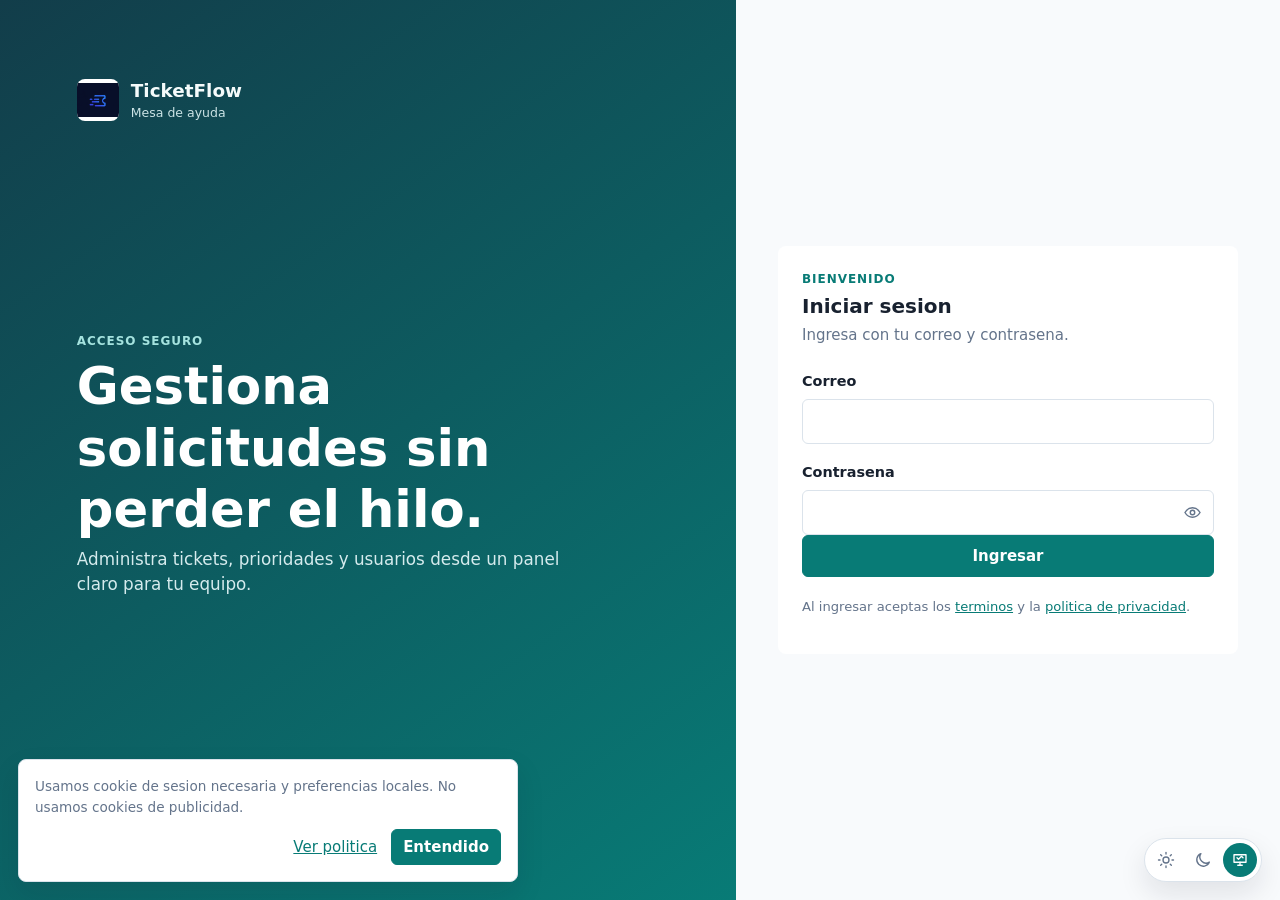
==== commit e16c452f: "change for displays and user revoke permission" ====
--- a/frontend/dashboard.html
+++ b/frontend/dashboard.html
@@ -8,7 +8,7 @@
     <link rel="stylesheet" href="css/styles.css">
 </head>
 <body class="app-body">
-    <button id="mobile-menu-button" class="mobile-menu-button" type="button" aria-label="Abrir menu" aria-expanded="false" aria-controls="app-sidebar">
+    <button id="mobile-menu-button" class="mobile-menu-button" type="button" aria-label="Abrir menu de navegacion" aria-expanded="false" aria-controls="app-sidebar">
         <span class="hamburger-icon" aria-hidden="true">
             <span></span>
             <span></span>
@@ -31,7 +31,7 @@
         </div>
 
         <nav class="sidebar-nav">
-            <button class="nav-item active" type="button" data-view="tickets" title="Tickets">
+            <button class="nav-item active" type="button" data-view="tickets" title="Tickets" aria-current="page">
                 <span class="nav-icon" aria-hidden="true">T</span>
                 <span class="nav-label">Tickets</span>
             </button>
@@ -83,7 +83,7 @@
         </header>
 
         <section id="view-tickets" class="module-view active">
-            <div id="stats-row" class="stats-row"></div>
+            <div id="stats-row" class="stats-row" aria-live="polite" aria-label="Resumen de tickets"></div>
 
             <div class="panel table-panel">
                 <div class="section-title">
@@ -93,12 +93,12 @@
                     </div>
                     <div class="support-search">
                         <label class="sr-only" for="ticket-search">Buscar tickets</label>
-                        <input id="ticket-search" type="search" placeholder="Buscar por numero, area o quien reporto">
+                        <input id="ticket-search" type="search" placeholder="Buscar por caso, area o persona" autocomplete="off">
                     </div>
                 </div>
 
                 <div class="table-wrap">
-                    <table>
+                    <table aria-label="Listado de tickets">
                         <thead id="tickets-head"></thead>
                         <tbody id="tickets-body">
                             <tr>
@@ -119,11 +119,6 @@
                             <h2 id="form-title">Crear ticket</h2>
                             <p class="muted">Completa la informacion del caso para enviarlo a la mesa de ayuda.</p>
                         </div>
-                    </div>
-                    <div class="module-note-grid" aria-label="Pasos para crear un caso">
-                        <span><strong>1</strong> Identifica quien reporta</span>
-                        <span><strong>2</strong> Selecciona area y tipo</span>
-                        <span><strong>3</strong> Describe el caso</span>
                     </div>
                     <form id="ticket-form">
                         <input type="hidden" id="ticket-id">
@@ -163,14 +158,14 @@
                             </div>
 
                             <label for="descripcion">Descripcion del caso</label>
-                            <textarea id="descripcion" name="descripcion" rows="4" maxlength="4000" placeholder="Resume que ocurre, desde cuando pasa y que necesita el usuario." required></textarea>
+                            <textarea id="descripcion" name="descripcion" rows="5" maxlength="4000" placeholder="Describe que ocurre, desde cuando sucede y que necesita la persona." required></textarea>
 
                             <label class="check-row" for="ticket-consent">
                                 <input id="ticket-consent" name="ticket_consent" type="checkbox" required>
                                 <span>Confirmo que registre solo datos necesarios para atender este caso.</span>
                             </label>
 
-                            <div class="actions">
+                            <div class="actions" aria-live="polite">
                                 <button id="submit-button" class="button primary" type="submit">Crear ticket</button>
                                 <button id="cancel-edit-button" class="button secondary hidden" type="button">Cancelar</button>
                             </div>
@@ -201,7 +196,7 @@
                     <div class="toolbar-actions">
                         <div class="report-search">
                             <label class="sr-only" for="report-search">Buscar reportes</label>
-                            <input id="report-search" type="search" placeholder="Buscar por numero, area o quien reporto">
+                            <input id="report-search" type="search" placeholder="Buscar por caso, area o persona" autocomplete="off">
                         </div>
                         <button id="export-excel-button" class="button secondary" type="button">Exportar Excel</button>
                         <button id="export-pdf-button" class="button primary" type="button">Exportar PDF</button>
@@ -209,7 +204,7 @@
                 </div>
                 <div id="reports-summary" class="reports-summary" aria-label="Resumen de reportes"></div>
                 <div class="table-wrap">
-                    <table class="reports-table">
+                    <table class="reports-table" aria-label="Reportes de tickets">
                         <thead>
                             <tr>
                                 <th>Numero de caso</th>
@@ -267,7 +262,7 @@
                         <button id="reload-users-button" class="button secondary" type="button">Actualizar usuarios</button>
                     </div>
                     <div class="table-wrap">
-                        <table>
+                        <table aria-label="Directorio de usuarios">
                             <thead>
                                 <tr>
                                     <th>Usuario</th>
--- a/frontend/css/styles.css
+++ b/frontend/css/styles.css
@@ -1,3314 +1,16 @@
-:root {
-    --bg: #F8FAFC;
-    --sidebar: #007C7A;
-    --sidebar-dark: #005F73;
-    --sidebar-soft: #006D77;
-    --surface: #FFFFFF;
-    --surface-soft: #F8FAFC;
-    --text: #1F2937;
-    --muted: #6B7280;
-    --line: #E5E7EB;
-    --primary: #007C7A;
-    --primary-hover: #005F5D;
-    --danger: #B91C1C;
-    --danger-hover: #991B1B;
-    --warning: #A16207;
-    --success: #15803D;
-    --info: #0369A1;
-    --case-path: #E6F7F7;
-    --row-hover: #F1F5F9;
-    --action: #FF4D4F;
-    --shadow: 0 10px 24px rgba(15, 23, 42, 0.08);
-    --shadow-hover: 0 16px 34px rgba(15, 23, 42, 0.08);
-    --motion-fast: 160ms ease;
-    --motion-medium: 260ms ease;
-}
-
-:root[data-theme="dark"] {
-    --bg: #101418;
-    --sidebar: #0F3F46;
-    --sidebar-dark: #0B3036;
-    --sidebar-soft: #155E63;
-    --surface: #171D23;
-    --surface-soft: #202832;
-    --text: #F3F4F6;
-    --muted: #B6C3CF;
-    --line: #334155;
-    --primary: #5EEAD4;
-    --primary-hover: #2DD4BF;
-    --danger: #FCA5A5;
-    --danger-hover: #F87171;
-    --warning: #FACC15;
-    --success: #86EFAC;
-    --info: #7DD3FC;
-    --case-path: #123A3B;
-    --row-hover: #1E293B;
-    --action: #F87171;
-    --shadow: 0 10px 24px rgba(0, 0, 0, 0.24);
-    --shadow-hover: 0 16px 34px rgba(0, 0, 0, 0.28);
-}
-
-@media (prefers-color-scheme: dark) {
-    :root[data-theme="system"] {
-        --bg: #101418;
-        --sidebar: #0F3F46;
-        --sidebar-dark: #0B3036;
-        --sidebar-soft: #155E63;
-        --surface: #171D23;
-        --surface-soft: #202832;
-        --text: #F3F4F6;
-        --muted: #B6C3CF;
-        --line: #334155;
-        --primary: #5EEAD4;
-        --primary-hover: #2DD4BF;
-        --danger: #FCA5A5;
-        --danger-hover: #F87171;
-        --warning: #FACC15;
-        --success: #86EFAC;
-        --info: #7DD3FC;
-        --case-path: #123A3B;
-        --row-hover: #1E293B;
-        --action: #F87171;
-        --shadow: 0 10px 24px rgba(0, 0, 0, 0.24);
-        --shadow-hover: 0 16px 34px rgba(0, 0, 0, 0.28);
-    }
-}
-
-* {
-    box-sizing: border-box;
-}
-
-body {
-    margin: 0;
-    min-height: 100vh;
-    background: var(--bg);
-    color: var(--text);
-    font-family: Arial, Helvetica, sans-serif;
-}
-
-.app-body {
-    display: grid;
-    grid-template-columns: 280px 1fr;
-    min-height: 100vh;
-    background: var(--bg);
-    transition: grid-template-columns var(--motion-medium);
-}
-
-.app-body.sidebar-collapsed {
-    grid-template-columns: 82px 1fr;
-}
-
-/* Animaciones generales: dan sensacion de respuesta sin depender de librerias externas. */
-@keyframes fade-up {
-    from {
-        opacity: 0;
-        transform: translateY(12px);
-    }
-
-    to {
-        opacity: 1;
-        transform: translateY(0);
-    }
-}
-
-@keyframes soft-pop {
-    0% {
-        opacity: 0;
-        transform: scale(0.98);
-    }
-
-    100% {
-        opacity: 1;
-        transform: scale(1);
-    }
-}
-
-@keyframes status-pulse {
-
-    0%,
-    100% {
-        box-shadow: 0 0 0 0 rgba(21, 128, 61, 0.24);
-    }
-
-    50% {
-        box-shadow: 0 0 0 6px rgba(21, 128, 61, 0);
-    }
-}
-
-@keyframes auth-copy-cycle {
-
-    0%,
-    42% {
-        opacity: 1;
-        transform: translateY(0);
-    }
-
-    48%,
-    92% {
-        opacity: 0;
-        transform: translateY(-10px);
-    }
-
-    100% {
-        opacity: 1;
-        transform: translateY(0);
-    }
-}
-
-a {
-    text-decoration: none;
-}
-
-h1,
-h2,
-p {
-    margin-top: 0;
-}
-
-label {
-    display: block;
-    margin: 14px 0 6px;
-    color: var(--text);
-    font-weight: 700;
-}
-
-input,
-textarea,
-select {
-    width: 100%;
-    border: 1px solid var(--line);
-    border-radius: 6px;
-    padding: 11px 12px;
-    background: var(--surface);
-    color: var(--text);
-    font: inherit;
-    transition: border-color var(--motion-fast), box-shadow var(--motion-fast), background var(--motion-fast);
-}
-
-input:focus,
-textarea:focus,
-select:focus {
-    border-color: var(--primary);
-    box-shadow: 0 0 0 3px rgba(0, 184, 180, 0.16);
-    outline: none;
-}
-
-input:focus-visible,
-textarea:focus-visible,
-select:focus-visible,
-a:focus-visible,
-button:focus-visible {
-    outline: 3px solid rgba(0, 124, 122, 0.34);
-    outline-offset: 2px;
-}
-
-textarea {
-    resize: vertical;
-}
-
-.center-layout {
-    display: grid;
-    min-height: 100vh;
-    place-items: center;
-    padding: 24px;
-}
-
-.auth-body {
-    min-height: 100vh;
-    background:
-        linear-gradient(135deg, rgba(0, 184, 180, 0.10), rgba(56, 189, 248, 0.10)),
-        var(--bg);
-}
-
-.auth-layout {
-    display: grid;
-    grid-template-columns: minmax(320px, 520px) minmax(320px, 420px);
-    gap: clamp(22px, 5vw, 56px);
-    align-items: stretch;
-    width: min(1040px, calc(100% - 40px));
-    min-height: 100vh;
-    margin: 0 auto;
-    padding: clamp(24px, 6vh, 58px) 0;
-}
-
-.auth-hero {
-    position: relative;
-    display: flex;
-    min-height: 560px;
-    flex-direction: column;
-    justify-content: space-between;
-    overflow: hidden;
-    border: 1px solid rgba(0, 184, 180, 0.22);
-    border-radius: 8px;
-    background:
-        linear-gradient(155deg, rgba(0, 95, 115, 0.92), rgba(0, 124, 122, 0.82)),
-        url("../image/portada_mobile.png") center / cover,
-        repeating-linear-gradient(135deg, rgba(255, 255, 255, 0.10) 0 1px, transparent 1px 18px);
-    color: #ffffff;
-    padding: clamp(24px, 4vw, 36px);
-    box-shadow: var(--shadow-hover);
-    animation: fade-up var(--motion-medium) both;
-}
-
-.auth-hero::after {
-    content: "";
-    position: absolute;
-    right: clamp(18px, 5vw, 54px);
-    bottom: clamp(94px, 14vh, 128px);
-    width: min(230px, 44%);
-    aspect-ratio: 1;
-    border: 1px solid rgba(255, 255, 255, 0.22);
-    border-radius: 8px;
-    background:
-        linear-gradient(90deg, transparent 48%, rgba(255, 255, 255, 0.12) 49% 51%, transparent 52%),
-        linear-gradient(0deg, transparent 48%, rgba(255, 255, 255, 0.12) 49% 51%, transparent 52%);
-    opacity: 0.9;
-}
-
-.brand-logo {
-    display: block;
-    width: 42px;
-    height: 42px;
-    flex: 0 0 auto;
-    border-radius: 8px;
-    background: #ffffff;
-    object-fit: cover;
-    box-shadow: 0 6px 16px rgba(15, 23, 42, 0.16);
-}
-
-.auth-brand {
-    position: relative;
-    z-index: 1;
-    display: flex;
-    gap: 12px;
-    align-items: center;
-}
-
-.auth-brand .brand-mark {
-    background: #ffffff;
-    color: var(--primary);
-}
-
-.auth-brand strong,
-.auth-brand small {
-    display: block;
-}
-
-.auth-brand small {
-    margin-top: 2px;
-    color: #d7e6ea;
-}
-
-.auth-copy {
-    position: relative;
-    z-index: 1;
-    max-width: 440px;
-}
-
-.auth-copy-slider {
-    position: relative;
-    min-height: 250px;
-}
-
-.auth-copy-card {
-    position: absolute;
-    inset: 0;
-    display: flex;
-    flex-direction: column;
-    justify-content: center;
-    animation: auth-copy-cycle 9s ease-in-out infinite both;
-}
-
-.auth-copy-card:nth-child(2) {
-    animation-delay: -4.5s;
-}
-
-.auth-copy .eyebrow {
-    color: #b7e1d1;
-}
-
-.auth-copy h1 {
-    margin-bottom: 14px;
-    font-size: clamp(34px, 5vw, 54px);
-    line-height: 1.02;
-}
-
-.auth-copy p:not(.eyebrow) {
-    max-width: 380px;
-    color: #e5edf0;
-    font-size: 17px;
-    line-height: 1.55;
-}
-
-.auth-metrics {
-    position: relative;
-    z-index: 1;
-    display: grid;
-    grid-template-columns: repeat(3, minmax(0, 1fr));
-    gap: 10px;
-}
-
-.auth-metrics span {
-    min-width: 0;
-    border: 1px solid rgba(255, 255, 255, 0.18);
-    border-radius: 6px;
-    background: rgba(255, 255, 255, 0.08);
-    padding: 12px;
-}
-
-.auth-metrics strong,
-.auth-metrics small {
-    display: block;
-}
-
-.auth-metrics strong {
-    font-size: 20px;
-}
-
-.auth-metrics small {
-    margin-top: 4px;
-    color: #d7e6ea;
-    font-size: 12px;
-    line-height: 1.3;
-}
-
-.panel {
-    background: var(--surface);
-    border: 1px solid var(--line);
-    border-radius: 6px;
-    box-shadow: var(--shadow);
-    padding: 24px;
-    animation: fade-up var(--motion-medium) both;
-    transition: box-shadow var(--motion-medium), transform var(--motion-medium), border-color var(--motion-fast);
-}
-
-.panel:hover {
-    box-shadow: var(--shadow-hover);
-}
-
-.compact {
-    max-width: 560px;
-}
-
-.auth-panel {
-    width: min(390px, 100%);
-}
-
-.auth-card {
-    align-self: center;
-    width: 100%;
-    padding: clamp(24px, 4vw, 34px);
-}
-
-.auth-card h2 {
-    margin-bottom: 8px;
-    font-size: 28px;
-}
-
-.auth-card form {
-    margin-top: 20px;
-}
-
-.muted {
-    color: var(--muted);
-}
-
-.topbar {
-    display: flex;
-    justify-content: space-between;
-    gap: 16px;
-    align-items: center;
-    padding: 24px clamp(16px, 4vw, 40px);
-    background: var(--surface);
-    border-bottom: 1px solid var(--line);
-}
-
-.sidebar {
-    position: sticky;
-    top: 0;
-    display: flex;
-    flex-direction: column;
-    height: 100vh;
-    padding: 22px;
-    background: var(--sidebar);
-    color: #f8fafc;
-    animation: soft-pop var(--motion-medium) both;
-    transition: padding var(--motion-medium);
-}
-
-.brand-block {
-    display: flex;
-    gap: 12px;
-    align-items: center;
-    padding-bottom: 22px;
-    border-bottom: 1px solid rgba(255, 255, 255, 0.12);
-}
-
-.brand-copy {
-    min-width: 0;
-}
-
-.brand-block small {
-    display: block;
-    margin-top: 2px;
-    color: #b6c3cf;
-}
-
-.brand-mark {
-    display: grid;
-    width: 42px;
-    height: 42px;
-    place-items: center;
-    border-radius: 8px;
-    background: #f8fafc;
-    color: var(--sidebar);
-    font-weight: 800;
-}
-
-.sidebar-nav {
-    display: grid;
-    gap: 8px;
-    margin-top: 24px;
-}
-
-.nav-item {
-    display: flex;
-    align-items: center;
-    gap: 10px;
-    width: 100%;
-    border: 0;
-    border-radius: 8px;
-    padding: 12px 14px;
-    background: transparent;
-    color: #dce5ed;
-    cursor: pointer;
-    font: inherit;
-    font-weight: 700;
-    text-align: left;
-    transition: background var(--motion-fast), color var(--motion-fast), transform var(--motion-fast);
-}
-
-.nav-icon {
-    display: grid;
-    width: 22px;
-    min-width: 22px;
-    height: 22px;
-    place-items: center;
-    border: 1px solid rgba(255, 255, 255, 0.2);
-    border-radius: 5px;
-    font-size: 18px;
-    font-weight: 800;
-    line-height: 1;
-}
-
-.nav-label {
-    min-width: 0;
-    overflow: hidden;
-    text-overflow: ellipsis;
-    white-space: nowrap;
-}
-
-.sidebar-toggle {
-    display: grid;
-    width: 30px;
-    height: 30px;
-    place-items: center;
-    border: 1px solid rgba(255, 255, 255, 0.2);
-    border-radius: 6px;
-    margin-left: auto;
-    background: rgba(255, 255, 255, 0.08);
-    color: #ffffff;
-    cursor: pointer;
-    font: inherit;
-    font-size: 20px;
-    line-height: 1;
-    transition: background var(--motion-fast), transform var(--motion-fast);
-}
-
-.sidebar-toggle:hover {
-    background: rgba(255, 255, 255, 0.16);
-    transform: translateY(-1px);
-}
-
-.nav-item:hover,
-.nav-item.active {
-    background: var(--sidebar-soft);
-    color: #ffffff;
-}
-
-.nav-item:hover {
-    transform: translateX(3px);
-}
-
-.sidebar-footer {
-    display: grid;
-    gap: 12px;
-    margin-top: auto;
-}
-
-.app-body.sidebar-collapsed .sidebar {
-    padding: 18px 14px;
-}
-
-.app-body.sidebar-collapsed .brand-block {
-    justify-content: center;
-}
-
-.app-body.sidebar-collapsed .brand-copy,
-.app-body.sidebar-collapsed .nav-label,
-.app-body.sidebar-collapsed .realtime-status {
-    display: none;
-}
-
-.app-body.sidebar-collapsed .brand-logo {
-    width: 38px;
-    height: 38px;
-}
-
-.app-body.sidebar-collapsed .sidebar-toggle {
-    position: absolute;
-    top: 58px;
-    right: -13px;
-    background: var(--sidebar-dark);
-}
-
-.app-body.sidebar-collapsed .nav-item,
-.app-body.sidebar-collapsed .sidebar .button.secondary {
-    justify-content: center;
-    padding-inline: 0;
-}
-
-.app-body.sidebar-collapsed .sidebar-nav {
-    margin-top: 28px;
-}
-
-.workspace {
-    min-width: 0;
-    padding: 24px clamp(18px, 4vw, 40px);
-    animation: fade-up 320ms ease both;
-}
-
-.workspace-header {
-    display: flex;
-    justify-content: space-between;
-    gap: 18px;
-    align-items: flex-start;
-    margin-bottom: 24px;
-}
-
-.header-actions {
-    display: flex;
-    gap: 12px;
-    align-items: center;
-    flex-wrap: wrap;
-    justify-content: flex-end;
-}
-
-.session-chip {
-    display: flex;
-    gap: 10px;
-    align-items: center;
-    min-height: 44px;
-    border: 1px solid var(--line);
-    border-radius: 6px;
-    background: var(--surface);
-    padding: 6px 10px 6px 6px;
-    box-shadow: 0 6px 16px rgba(15, 23, 42, 0.08);
-}
-
-.session-chip strong,
-.session-chip small {
-    display: block;
-}
-
-.session-chip strong {
-    max-width: 170px;
-    overflow: hidden;
-    font-size: 13px;
-    text-overflow: ellipsis;
-    white-space: nowrap;
-}
-
-.session-chip small {
-    color: var(--muted);
-    font-size: 12px;
-}
-
-.session-avatar,
-.session-photo {
-    width: 34px;
-    height: 34px;
-    flex: 0 0 auto;
-    border-radius: 6px;
-}
-
-.session-avatar {
-    display: grid;
-    place-items: center;
-    background: var(--primary);
-    color: #ffffff;
-    font-weight: 800;
-}
-
-.session-photo {
-    display: block;
-    object-fit: cover;
-}
-
-.eyebrow {
-    margin-bottom: 6px;
-    color: var(--primary);
-    font-size: 12px;
-    font-weight: 800;
-    text-transform: uppercase;
-}
-
-.module-view {
-    display: none;
-}
-
-.module-view.active {
-    display: block;
-    animation: fade-up var(--motion-medium) both;
-}
-
-.split-layout {
-    display: grid;
-    grid-template-columns: minmax(360px, 520px) 1fr;
-    gap: 24px;
-    align-items: start;
-}
-
-.create-layout {
-    grid-template-columns: minmax(420px, 640px) minmax(280px, 1fr);
-}
-
-.page-grid {
-    display: grid;
-    grid-template-columns: 380px 1fr;
-    gap: 24px;
-    padding: 24px clamp(16px, 4vw, 40px);
-}
-
-.actions,
-.section-title {
-    display: flex;
-    gap: 10px;
-    align-items: center;
-    flex-wrap: wrap;
-}
-
-.section-title {
-    justify-content: space-between;
-    margin-bottom: 16px;
-}
-
-.toolbar-actions {
-    display: flex;
-    gap: 10px;
-    align-items: center;
-    flex-wrap: wrap;
-}
-
-.support-search {
-    width: min(360px, 100%);
-}
-
-.support-search input {
-    min-height: 42px;
-}
-
-.sr-only {
-    position: absolute;
-    width: 1px;
-    height: 1px;
-    overflow: hidden;
-    clip: rect(0, 0, 0, 0);
-    white-space: nowrap;
-}
-
-.realtime-status {
-    display: inline-flex;
-    align-items: center;
-    border-radius: 999px;
-    padding: 6px 10px;
-    font-size: 13px;
-    font-weight: 700;
-    transition: background var(--motion-fast), color var(--motion-fast), transform var(--motion-fast);
-}
-
-.realtime-status.online {
-    background: #DCFCE7;
-    color: var(--success);
-    animation: status-pulse 1.8s ease-in-out infinite;
-}
-
-.realtime-status.offline {
-    background: #FEE2E2;
-    color: var(--danger);
-}
-
-.section-title h2 {
-    margin-bottom: 4px;
-}
-
-.button {
-    display: inline-flex;
-    align-items: center;
-    justify-content: center;
-    min-height: 40px;
-    border: 1px solid transparent;
-    border-radius: 8px;
-    padding: 0 14px;
-    cursor: pointer;
-    font: inherit;
-    font-weight: 700;
-    transition: background var(--motion-fast), border-color var(--motion-fast), color var(--motion-fast), transform var(--motion-fast), box-shadow var(--motion-fast);
-}
-
-.button:hover {
-    transform: translateY(-1px);
-    box-shadow: 0 8px 18px rgba(15, 23, 42, 0.12);
-}
-
-.button:disabled {
-    cursor: not-allowed;
-    opacity: 0.58;
-    transform: none;
-    box-shadow: none;
-}
-
-.button:active {
-    transform: translateY(0);
-    box-shadow: none;
-}
-
-.button:focus-visible {
-    outline: 3px solid rgba(0, 184, 180, 0.28);
-    outline-offset: 2px;
-}
-
-.button.primary {
-    background: var(--primary);
-    color: #ffffff;
-}
-
-:root[data-theme="dark"] .button.primary {
-    color: #062322;
-}
-
-@media (prefers-color-scheme: dark) {
-    :root[data-theme="system"] .button.primary {
-        color: #062322;
-    }
-}
-
-.button.primary:hover {
-    background: var(--primary-hover);
-}
-
-.button.secondary {
-    background: var(--surface);
-    border-color: var(--line);
-    color: var(--text);
-}
-
-.sidebar .button.secondary {
-    background: transparent;
-    border-color: rgba(255, 255, 255, 0.18);
-    color: #f8fafc;
-}
-
-.button.danger {
-    background: var(--danger);
-    color: #ffffff;
-}
-
-.button.danger:hover {
-    background: var(--danger-hover);
-}
-
-#reload-button {
-    background: var(--action);
-    border-color: var(--action);
-    color: #ffffff;
-}
-
-#reload-button:hover {
-    background: var(--danger-hover);
-    border-color: var(--danger-hover);
-}
-
-.button.full {
-    width: 100%;
-    margin-top: 18px;
-}
-
-.invite-panel {
-    max-width: 560px;
-}
-
-.invite-panel h3 {
-    margin: 0 0 12px;
-    font-size: 16px;
-}
-
-.invite-link {
-    margin: 12px 0 0;
-    overflow-wrap: anywhere;
-    font-size: 13px;
-}
-
-.users-layout {
-    display: grid;
-    grid-template-columns: minmax(280px, 380px) minmax(0, 1fr);
-    gap: 24px;
-    align-items: start;
-}
-
-.user-invite-card {
-    position: sticky;
-    top: 24px;
-}
-
-.users-panel {
-    min-width: 0;
-}
-
-.user-cell {
-    display: flex;
-    gap: 12px;
-    align-items: center;
-}
-
-.user-cell strong,
-.user-cell span {
-    display: block;
-}
-
-.mini-avatar,
-.mini-photo {
-    display: grid;
-    width: 38px;
-    height: 38px;
-    flex: 0 0 auto;
-    border-radius: 6px;
-}
-
-.mini-avatar {
-    place-items: center;
-    background: var(--case-path);
-    color: var(--primary);
-    font-weight: 800;
-}
-
-.mini-photo {
-    display: block;
-    object-fit: cover;
-}
-
-.user-note {
-    display: block;
-    margin-top: 8px;
-    font-size: 12px;
-    font-weight: 700;
-}
-
-.message {
-    border-radius: 8px;
-    margin-bottom: 14px;
-    padding: 10px 12px;
-    animation: soft-pop var(--motion-medium) both;
-}
-
-.message.error {
-    background: #fee4e2;
-    color: var(--danger);
-}
-
-.message.success {
-    background: #dcfce7;
-    color: var(--success);
-}
-
-.hidden {
-    display: none;
-}
-
-.optional {
-    color: var(--muted);
-    font-size: 12px;
-    font-weight: 600;
-}
-
-.check-row {
-    display: grid;
-    grid-template-columns: 18px 1fr;
-    gap: 10px;
-    align-items: start;
-    margin-top: 16px;
-    color: var(--text);
-    font-weight: 600;
-    line-height: 1.4;
-}
-
-.check-row input {
-    width: 18px;
-    height: 18px;
-    margin: 2px 0 0;
-    padding: 0;
-}
-
-.check-row a,
-.legal-note a,
-.legal-links a,
-.cookie-notice a {
-    color: var(--primary);
-    font-weight: 800;
-    text-decoration: underline;
-    text-underline-offset: 3px;
-}
-
-.legal-note {
-    margin: 16px 0 0;
-    color: var(--muted);
-    font-size: 13px;
-    line-height: 1.45;
-}
-
-.legal-layout {
-    display: grid;
-    min-height: 100vh;
-    place-items: start center;
-    padding: clamp(20px, 6vw, 56px);
-}
-
-.legal-panel {
-    width: min(780px, 100%);
-}
-
-.legal-panel h1 {
-    margin-bottom: 14px;
-}
-
-.legal-panel h2 {
-    margin: 24px 0 8px;
-    font-size: 20px;
-}
-
-.legal-panel p {
-    line-height: 1.65;
-}
-
-.legal-links {
-    display: flex;
-    gap: 14px;
-    flex-wrap: wrap;
-    border-top: 1px solid var(--line);
-    margin-top: 24px;
-    padding-top: 18px;
-}
-
-.theme-control {
-    position: fixed;
-    right: 18px;
-    bottom: 18px;
-    z-index: 900;
-    margin: 0;
-}
-
-.theme-control select {
-    width: auto;
-    min-width: 132px;
-    border-color: var(--line);
-    border-radius: 999px;
-    background: var(--surface);
-    box-shadow: var(--shadow);
-    color: var(--text);
-    font-size: 13px;
-    font-weight: 800;
-    padding: 9px 12px;
-}
-
-.cookie-notice {
-    position: fixed;
-    left: 18px;
-    bottom: 18px;
-    z-index: 950;
-    display: flex;
-    width: min(620px, calc(100vw - 36px));
-    gap: 14px;
-    align-items: center;
-    justify-content: space-between;
-    border: 1px solid var(--line);
-    border-radius: 8px;
-    background: var(--surface);
-    box-shadow: var(--shadow-hover);
-    padding: 14px;
-}
-
-.cookie-notice p {
-    margin: 0;
-    color: var(--text);
-    line-height: 1.45;
-}
-
-.cookie-notice div {
-    display: flex;
-    gap: 10px;
-    align-items: center;
-    flex: 0 0 auto;
-}
-
-:root[data-theme="dark"] .profile-hero-card,
-:root[data-theme="dark"] .toast,
-:root[data-theme="dark"] .clip-text:hover,
-:root[data-theme="dark"] .brand-logo {
-    background: var(--surface);
-}
-
-:root[data-theme="dark"] .profile-photo-frame {
-    box-shadow: inset 0 0 0 4px var(--surface);
-}
-
-@media (prefers-color-scheme: dark) {
-    :root[data-theme="system"] .profile-hero-card,
-    :root[data-theme="system"] .toast,
-    :root[data-theme="system"] .clip-text:hover,
-    :root[data-theme="system"] .brand-logo {
-        background: var(--surface);
-    }
-
-    :root[data-theme="system"] .profile-photo-frame {
-        box-shadow: inset 0 0 0 4px var(--surface);
-    }
-}
-
-.table-panel {
-    min-width: 0;
-}
-
-.table-wrap {
-    overflow-x: auto;
-}
-
-.reports-summary {
-    display: grid;
-    grid-template-columns: repeat(5, minmax(120px, 1fr));
-    gap: 10px;
-    margin: 2px 0 16px;
-}
-
-.reports-summary span {
-    border: 1px solid var(--line);
-    border-radius: 6px;
-    background: var(--surface-soft);
-    padding: 10px 12px;
-    color: var(--muted);
-    font-size: 13px;
-}
-
-.reports-summary strong {
-    display: block;
-    color: var(--text);
-    font-size: 20px;
-}
-
-.stats-row {
-    display: grid;
-    grid-template-columns: repeat(4, minmax(120px, 1fr));
-    gap: 12px;
-    margin-bottom: 18px;
-}
-
-.activity-panel {
-    border-top: 1px solid var(--line);
-    margin-top: 24px;
-    padding-top: 20px;
-}
-
-.activity-card {
-    min-height: 280px;
-}
-
-.create-panel {
-    position: relative;
-    overflow: hidden;
-}
-
-.create-panel::before {
-    content: "";
-    position: absolute;
-    top: 0;
-    left: 0;
-    width: 100%;
-    height: 5px;
-    background: linear-gradient(90deg, var(--primary), var(--info), var(--success));
-}
-
-.create-hero {
-    display: flex;
-    justify-content: space-between;
-    gap: 18px;
-    align-items: flex-start;
-    margin-bottom: 18px;
-}
-
-.create-hero h2 {
-    margin-bottom: 6px;
-}
-
-.module-note-grid {
-    display: grid;
-    grid-template-columns: repeat(3, minmax(0, 1fr));
-    gap: 10px;
-    margin-bottom: 18px;
-}
-
-.module-note-grid span {
-    display: flex;
-    gap: 8px;
-    align-items: center;
-    border: 1px solid var(--line);
-    border-radius: 6px;
-    background: var(--surface-soft);
-    padding: 10px 12px;
-    color: var(--muted);
-    font-size: 13px;
-    font-weight: 700;
-}
-
-.module-note-grid strong {
-    display: grid;
-    width: 24px;
-    height: 24px;
-    flex: 0 0 auto;
-    place-items: center;
-    border-radius: 5px;
-    background: var(--primary);
-    color: #ffffff;
-    font-size: 13px;
-}
-
-.create-counter {
-    display: grid;
-    min-width: 46px;
-    height: 46px;
-    place-items: center;
-    border: 1px solid rgba(0, 184, 180, 0.24);
-    border-radius: 999px;
-    background: var(--case-path);
-    color: var(--primary);
-    font-weight: 800;
-}
-
-.create-steps {
-    display: grid;
-    grid-template-columns: repeat(2, minmax(0, 1fr));
-    gap: 10px;
-    margin-bottom: 20px;
-}
-
-.create-step {
-    position: relative;
-    border: 1px solid var(--line);
-    border-radius: 6px;
-    padding: 10px 12px 10px 34px;
-    background: var(--surface-soft);
-    color: var(--muted);
-    font-size: 13px;
-    font-weight: 800;
-    transition: background var(--motion-fast), border-color var(--motion-fast), color var(--motion-fast), transform var(--motion-fast);
-}
-
-.create-step::before {
-    content: "";
-    position: absolute;
-    top: 50%;
-    left: 12px;
-    width: 10px;
-    height: 10px;
-    border: 2px solid currentColor;
-    border-radius: 999px;
-    transform: translateY(-50%);
-}
-
-.create-step.active {
-    border-color: rgba(0, 184, 180, 0.34);
-    background: var(--case-path);
-    color: var(--primary);
-    transform: translateY(-1px);
-}
-
-.create-step.complete {
-    border-color: rgba(34, 197, 94, 0.34);
-    background: #DCFCE7;
-    color: var(--success);
-}
-
-.form-section {
-    border: 1px solid var(--line);
-    border-radius: 6px;
-    padding: 16px;
-    background: linear-gradient(180deg, var(--surface), var(--surface-soft));
-}
-
-.create-side-card {
-    display: grid;
-    gap: 18px;
-}
-
-.case-tip {
-    border: 1px solid rgba(0, 184, 180, 0.18);
-    border-radius: 6px;
-    padding: 14px;
-    background: var(--case-path);
-}
-
-.case-tip strong {
-    display: block;
-    margin-bottom: 6px;
-}
-
-.case-tip p {
-    margin: 0;
-}
-
-.department-tree {
-    display: grid;
-    gap: 8px;
-    margin-top: 8px;
-}
-
-.tree-node {
-    border: 1px solid var(--line);
-    border-radius: 8px;
-    background: var(--surface-soft);
-    transition: border-color var(--motion-fast), box-shadow var(--motion-fast), transform var(--motion-fast);
-}
-
-.tree-node:hover {
-    transform: translateY(-1px);
-}
-
-.tree-node[open] {
-    border-color: rgba(0, 184, 180, 0.42);
-    box-shadow: 0 8px 18px rgba(15, 23, 42, 0.08);
-}
-
-.tree-node summary {
-    cursor: pointer;
-    padding: 11px 12px;
-    font-weight: 800;
-}
-
-.tree-node.nested {
-    margin: 0 10px 10px;
-    background: var(--surface);
-}
-
-.tree-options {
-    display: grid;
-    gap: 8px;
-    padding: 0 12px 12px;
-}
-
-.tree-option {
-    border: 1px solid var(--line);
-    border-radius: 8px;
-    padding: 10px;
-    background: var(--surface);
-    color: var(--text);
-    cursor: pointer;
-    font: inherit;
-    text-align: left;
-    transition: border-color var(--motion-fast), color var(--motion-fast), transform var(--motion-fast), background var(--motion-fast);
-}
-
-.tree-option:hover {
-    border-color: var(--primary);
-    background: var(--case-path);
-    color: var(--primary);
-    transform: translateX(3px);
-}
-
-.selected-path {
-    border-radius: 8px;
-    margin: 10px 0 0;
-    padding: 10px;
-    background: var(--case-path);
-    color: var(--primary);
-    font-size: 13px;
-    font-weight: 800;
-    transition: background var(--motion-fast), color var(--motion-fast), box-shadow var(--motion-fast);
-}
-
-.selected-path-ready {
-    box-shadow: inset 4px 0 0 var(--success);
-}
-
-/* El formulario de caso aparece despues de elegir la clasificacion del ticket. */
-.ticket-details {
-    border-top: 1px solid var(--line);
-    margin-top: 18px;
-    padding-top: 18px;
-}
-
-.ticket-details.revealed {
-    animation: fade-up var(--motion-medium) both;
-}
-
-.activity-panel h3 {
-    margin: 0 0 12px;
-    font-size: 16px;
-}
-
-.activity-list {
-    display: grid;
-    gap: 10px;
-    margin: 0;
-    padding: 0;
-    list-style: none;
-}
-
-.activity-list li {
-    display: flex;
-    justify-content: space-between;
-    gap: 12px;
-    border: 1px solid var(--line);
-    border-radius: 8px;
-    background: var(--surface-soft);
-    padding: 10px;
-    animation: fade-up var(--motion-medium) both;
-}
-
-.activity-list small {
-    color: var(--muted);
-    white-space: nowrap;
-}
-
-.stat {
-    border: 1px solid var(--line);
-    border-radius: 8px;
-    padding: 14px;
-    background: var(--surface-soft);
-    transition: transform var(--motion-fast), border-color var(--motion-fast), box-shadow var(--motion-fast);
-}
-
-.stat:hover {
-    border-color: rgba(0, 184, 180, 0.32);
-    box-shadow: 0 10px 22px rgba(15, 23, 42, 0.08);
-    transform: translateY(-2px);
-}
-
-.stat strong {
-    display: block;
-    margin-bottom: 4px;
-    font-size: 24px;
-}
-
-.stat span {
-    color: var(--muted);
-    font-size: 13px;
-}
-
-table {
-    width: 100%;
-    border-collapse: collapse;
-}
-
-.reports-table {
-    table-layout: fixed;
-    min-width: 1040px;
-}
-
-.reports-table th:nth-child(1) {
-    width: 132px;
-}
-
-.reports-table th:nth-child(2) {
-    width: 170px;
-}
-
-.reports-table th:nth-child(3) {
-    width: 138px;
-}
-
-.reports-table th:nth-child(4) {
-    width: 250px;
-}
-
-.reports-table th:nth-child(5) {
-    width: 170px;
-}
-
-.reports-table th:nth-child(6),
-.reports-table th:nth-child(7) {
-    width: 150px;
-}
-
-th,
-td {
-    border-bottom: 1px solid var(--line);
-    padding: 12px;
-    text-align: left;
-    vertical-align: top;
-}
-
-tbody tr {
-    transition: background var(--motion-fast), transform var(--motion-fast);
-}
-
-tbody tr:hover {
-    background: var(--row-hover);
-}
-
-th {
-    color: var(--muted);
-    font-size: 13px;
-    text-transform: uppercase;
-}
-
-.badge {
-    display: inline-flex;
-    border-radius: 999px;
-    padding: 4px 10px;
-    font-size: 13px;
-    font-weight: 700;
-    transition: transform var(--motion-fast), filter var(--motion-fast);
-}
-
-.badge:hover {
-    filter: saturate(1.08);
-    transform: translateY(-1px);
-}
-
-.badge.pendiente {
-    background: #E5E7EB;
-    color: var(--text);
-}
-
-.badge.proceso {
-    background: #FEF3C7;
-    color: var(--warning);
-}
-
-.badge.resuelto {
-    background: #DCFCE7;
-    color: var(--success);
-}
-
-.badge.priority-baja {
-    background: #E0F2FE;
-    color: var(--info);
-}
-
-.badge.priority-media {
-    background: #FEF3C7;
-    color: var(--warning);
-}
-
-.badge.priority-alta {
-    background: #FFE4E6;
-    color: var(--action);
-}
-
-.badge.priority-critica {
-    background: #FEE2E2;
-    color: var(--danger);
-}
-
-.report-row td:first-child strong,
-.report-row td:first-child span {
-    display: block;
-}
-
-.report-row td:first-child strong {
-    margin-bottom: 4px;
-    font-size: 15px;
-}
-
-.report-row.status-pendiente {
-    box-shadow: inset 4px 0 0 #9CA3AF;
-}
-
-.report-row.status-proceso {
-    box-shadow: inset 4px 0 0 var(--warning);
-}
-
-.report-row.status-resuelto {
-    background: #F7FEF9;
-    box-shadow: inset 4px 0 0 var(--success);
-}
-
-.report-row.priority-alta td:nth-child(6) {
-    background: #FFF7F7;
-}
-
-.report-row.priority-critica td:nth-child(6) {
-    background: #FEF2F2;
-}
-
-.report-control {
-    display: grid;
-    gap: 8px;
-}
-
-.report-control select {
-    min-height: 38px;
-    padding: 8px 10px;
-}
-
-.report-control select:disabled {
-    border-color: #D1D5DB;
-    background: #F3F4F6;
-    color: #6B7280;
-}
-
-.locked-note {
-    display: inline-flex;
-    width: fit-content;
-    border: 1px solid #BBF7D0;
-    border-radius: 999px;
-    margin-top: 6px;
-    padding: 3px 8px;
-    background: #F0FDF4;
-    color: #15803D;
-    font-size: 12px;
-    font-weight: 800;
-}
-
-.clip-text {
-    display: block;
-    max-width: 100%;
-    overflow: hidden;
-    text-overflow: ellipsis;
-    white-space: nowrap;
-}
-
-.clip-text:hover {
-    position: relative;
-    z-index: 5;
-    width: max-content;
-    max-width: min(420px, 70vw);
-    border: 1px solid var(--line);
-    border-radius: 6px;
-    background: #ffffff;
-    box-shadow: var(--shadow-hover);
-    padding: 8px 10px;
-    color: var(--text);
-    white-space: normal;
-}
-
-.profile-panel {
-    max-width: 920px;
-}
-
-.profile-form {
-    display: grid;
-    gap: 18px;
-}
-
-.profile-card {
-    display: flex;
-    gap: 16px;
-    align-items: center;
-    border: 1px solid var(--line);
-    border-radius: 8px;
-    padding: 18px;
-    background: #f8fafc;
-    transition: border-color var(--motion-fast), transform var(--motion-fast);
-}
-
-.profile-shell {
-    padding: 0;
-    overflow: hidden;
-}
-
-.profile-hero-card {
-    border: 0;
-    border-bottom: 1px solid var(--line);
-    border-radius: 0;
-    padding: 28px;
-    background: #ffffff;
-}
-
-.profile-edit-card {
-    padding: 26px 28px 28px;
-}
-
-.profile-hero-card h3 {
-    margin: 0 0 4px;
-    font-size: 24px;
-}
-
-.profile-card:hover:not(.profile-hero-card) {
-    border-color: rgba(0, 184, 180, 0.36);
-    transform: translateY(-2px);
-}
-
-.profile-photo-picker {
-    display: flex;
-    width: 138px;
-    min-width: 138px;
-    gap: 8px;
-    align-items: center;
-    flex-direction: column;
-    margin: 0;
-    color: var(--muted);
-    cursor: pointer;
-}
-
-.profile-photo-frame {
-    display: grid;
-    width: 104px;
-    height: 104px;
-    place-items: center;
-    border: 1px solid var(--line);
-    border-radius: 6px;
-    background: var(--surface-soft);
-    box-shadow: inset 0 0 0 4px #ffffff;
-}
-
-.profile-photo-picker small {
-    font-size: 12px;
-    font-weight: 700;
-}
-
-.profile-avatar {
-    display: grid;
-    width: 88px;
-    height: 88px;
-    place-items: center;
-    border-radius: 8px;
-    background: var(--primary);
-    color: #ffffff;
-    font-size: 28px;
-    font-weight: 800;
-}
-
-.profile-photo {
-    display: block;
-    width: 88px;
-    height: 88px;
-    border: 0;
-    border-radius: 6px;
-    object-fit: cover;
-}
-
-.session-avatar.hidden,
-.session-photo.hidden,
-.profile-avatar.hidden,
-.profile-photo.hidden {
-    display: none;
-}
-
-.profile-fields {
-    display: grid;
-    grid-template-columns: repeat(2, minmax(0, 1fr));
-    gap: 0 14px;
-}
-
-.profile-fields label[for="profile-bio"],
-.profile-fields #profile-bio {
-    grid-column: 1 / -1;
-}
-
-.row-actions {
-    display: flex;
-    gap: 8px;
-    flex-wrap: wrap;
-}
-
-/* Ajuste visual minimalista: paleta sobria, bordes discretos y superficies limpias. */
-.panel,
-.brand-mark,
-.nav-item,
-.button,
-input,
-textarea,
-select,
-.tree-node,
-.tree-option,
-.selected-path,
-.activity-list li,
-.stat,
-.profile-card,
-.profile-avatar,
-.message {
-    border-radius: 6px;
-}
-
-.app-body {
-    background: var(--bg);
-}
-
-.tree-node,
-.activity-list li,
-.stat,
-.profile-card,
-tbody tr:hover {
-    background: var(--row-hover);
-}
-
-.tree-option:hover,
-.selected-path {
-    background: var(--case-path);
-}
-
-.tree-node[open],
-.stat:hover,
-.profile-card:hover:not(.profile-hero-card) {
-    border-color: rgba(0, 184, 180, 0.34);
-}
-
-.button:focus-visible {
-    outline-color: rgba(0, 184, 180, 0.28);
-}
-
-.realtime-status.online,
-.message.success,
-.badge.resuelto {
-    background: #DCFCE7;
-}
-
-.realtime-status.offline,
-.message.error,
-.badge.priority-critica {
-    background: #FEE2E2;
-}
-
-.badge.pendiente {
-    background: #E5E7EB;
-    color: var(--text);
-}
-
-.badge.proceso,
-.badge.priority-media {
-    background: #FEF3C7;
-}
-
-.badge.priority-baja {
-    background: #E0F2FE;
-    color: var(--info);
-}
-
-.badge.priority-alta {
-    background: #FFE4E6;
-    color: var(--action);
-}
-
-/* Campo de contrasena con control de visibilidad integrado. */
-.password-field {
-    position: relative;
-}
-
-.password-field input {
-    padding-right: 48px;
-}
-
-.password-field input::-ms-reveal,
-.password-field input::-ms-clear {
-    display: none;
-}
-
-.password-toggle {
-    position: absolute;
-    top: 50%;
-    right: 8px;
-    display: grid;
-    width: 34px;
-    height: 34px;
-    place-items: center;
-    border: 1px solid transparent;
-    border-radius: 5px;
-    background: transparent;
-    color: var(--muted);
-    cursor: pointer;
-    font: inherit;
-    transform: translateY(-50%);
-    transition: background var(--motion-fast), color var(--motion-fast);
-}
-
-.password-toggle:hover,
-.password-toggle[aria-pressed="true"] {
-    background: var(--case-path);
-    color: var(--primary);
-}
-
-.password-icon {
-    display: block;
-    width: 20px;
-    height: 20px;
-    fill: none;
-    stroke: currentColor;
-    stroke-width: 1.8;
-    stroke-linecap: round;
-    stroke-linejoin: round;
-    transition: color var(--motion-fast), transform var(--motion-fast);
-}
-
-.password-toggle:hover .password-icon {
-    transform: scale(1.05);
-}
-
-/* Notificaciones emergentes usadas por login, registro y dashboard. */
-.toast-stack {
-    position: fixed;
-    top: 18px;
-    right: 18px;
-    z-index: 1000;
-    display: grid;
-    width: min(360px, calc(100vw - 36px));
-    gap: 10px;
-}
-
-.toast {
-    display: grid;
-    grid-template-columns: 10px 1fr auto;
-    gap: 10px;
-    align-items: start;
-    border: 1px solid var(--line);
-    border-left-width: 4px;
-    border-radius: 6px;
-    background: #ffffff;
-    box-shadow: var(--shadow-hover);
-    padding: 12px;
-    animation: soft-pop var(--motion-medium) both;
-}
-
-.toast p {
-    margin: 0;
-    line-height: 1.35;
-}
-
-.toast button {
-    border: 0;
-    background: transparent;
-    color: var(--muted);
-    cursor: pointer;
-    font-size: 20px;
-    line-height: 1;
-}
-
-.toast-dot {
-    width: 9px;
-    height: 9px;
-    margin-top: 5px;
-    border-radius: 999px;
-}
-
-.toast-success {
-    border-left-color: var(--success);
-}
-
-.toast-success .toast-dot {
-    background: var(--success);
-}
-
-.toast-error {
-    border-left-color: var(--danger);
-}
-
-.toast-error .toast-dot {
-    background: var(--danger);
-}
-
-.toast-info {
-    border-left-color: var(--info);
-}
-
-.toast-info .toast-dot {
-    background: var(--info);
-}
-
-.toast-warning {
-    border-left-color: var(--warning);
-}
-
-.toast-warning .toast-dot {
-    background: var(--warning);
-}
-
-.toast-error {
-    background: #fff8f7;
-}
-
-.toast-success {
-    background: #f7fbf8;
-}
-
-.toast-leaving {
-    opacity: 0;
-    transform: translateY(-8px);
-    transition: opacity var(--motion-fast), transform var(--motion-fast);
-}
-
-/* Dialogo propio para reemplazar confirmaciones nativas del navegador. */
-.dialog-overlay {
-    position: fixed;
-    inset: 0;
-    z-index: 1100;
-    display: grid;
-    place-items: center;
-    padding: 20px;
-    background: rgba(15, 23, 42, 0.42);
-    animation: soft-pop var(--motion-fast) both;
-}
-
-.dialog {
-    width: min(420px, 100%);
-    border: 1px solid var(--line);
-    border-radius: 6px;
-    background: var(--surface);
-    box-shadow: var(--shadow-hover);
-    padding: 22px;
-}
-
-.dialog-wide {
-    width: min(560px, 100%);
-}
-
-.dialog h2 {
-    margin-bottom: 8px;
-    font-size: 20px;
-}
-
-.dialog p {
-    color: var(--muted);
-    line-height: 1.45;
-}
-
-.dialog label {
-    margin-top: 16px;
-}
-
-.dialog textarea {
-    min-height: 132px;
-}
-
-.dialog-error {
-    margin: 8px 0 0;
-    color: var(--danger) !important;
-    font-size: 13px;
-    font-weight: 700;
-}
-
-.dialog-actions {
-    display: flex;
-    justify-content: flex-end;
-    gap: 10px;
-    margin-top: 20px;
-}
-
-.dialog-leaving {
-    opacity: 0;
-    transition: opacity var(--motion-fast);
-}
-
-/* Respeta usuarios que prefieren menos movimiento y evita animaciones innecesarias. */
-@media (prefers-reduced-motion: reduce) {
-
-    *,
-    *::before,
-    *::after {
-        animation-duration: 1ms !important;
-        animation-iteration-count: 1 !important;
-        scroll-behavior: auto !important;
-        transition-duration: 1ms !important;
-    }
-
-    .auth-copy-card {
-        animation: none !important;
-    }
-
-    .auth-copy-card:first-child {
-        display: none;
-    }
-
-    .auth-copy-card:nth-child(2) {
-        display: flex;
-    }
-}
-
-@media (max-width: 860px) {
-    .auth-layout {
-        grid-template-columns: 1fr;
-        width: min(560px, calc(100% - 28px));
-        min-height: auto;
-        padding: 18px 0 26px;
-    }
-
-    .auth-hero {
-        min-height: auto;
-        gap: 26px;
-        padding: 22px;
-    }
-
-    .auth-hero::after {
-        right: 20px;
-        bottom: 92px;
-        width: 150px;
-    }
-
-    .auth-copy h1 {
-        font-size: 32px;
-    }
-
-    .auth-copy p:not(.eyebrow) {
-        font-size: 15px;
-    }
-
-    .auth-card {
-        align-self: stretch;
-    }
-
-    .app-body {
-        display: block;
-    }
-
-    .app-body.sidebar-collapsed {
-        display: block;
-    }
-
-    .sidebar {
-        position: relative;
-        height: auto;
-        padding: 16px;
-    }
-
-    .app-body.sidebar-collapsed .sidebar {
-        padding: 16px;
-    }
-
-    .app-body.sidebar-collapsed .brand-copy,
-    .app-body.sidebar-collapsed .nav-label,
-    .app-body.sidebar-collapsed .realtime-status {
-        display: block;
-    }
-
-    .app-body.sidebar-collapsed .sidebar-toggle {
-        position: static;
-        margin-left: auto;
-        background: rgba(255, 255, 255, 0.08);
-    }
-
-    .brand-block {
-        padding-bottom: 16px;
-    }
-
-    .app-body.sidebar-collapsed .brand-block {
-        justify-content: flex-start;
-    }
-
-    .sidebar-nav {
-        display: flex;
-        gap: 8px;
-        margin-top: 16px;
-        overflow-x: auto;
-        padding-bottom: 4px;
-    }
-
-    .nav-item {
-        flex: 0 0 auto;
-        width: auto;
-        white-space: nowrap;
-    }
-
-    .app-body.sidebar-collapsed .nav-item,
-    .app-body.sidebar-collapsed .sidebar .button.secondary {
-        justify-content: flex-start;
-        padding-inline: 14px;
-    }
-
-    .sidebar-footer {
-        display: flex;
-        gap: 10px;
-        align-items: center;
-        margin-top: 14px;
-    }
-
-    .sidebar-footer .button.full {
-        width: auto;
-        margin-top: 0;
-    }
-
-    .workspace {
-        padding: 18px 14px 28px;
-    }
-
-    .topbar,
-    .page-grid {
-        display: block;
-    }
-
-    .workspace-header {
-        display: grid;
-    }
-
-    .header-actions {
-        justify-content: flex-start;
-        margin-top: 14px;
-    }
-
-    .session-chip {
-        max-width: 100%;
-    }
-
-    .split-layout {
-        display: block;
-    }
-
-    .create-hero {
-        display: block;
-    }
-
-    .create-counter {
-        margin-top: 12px;
-    }
-
-    .create-steps {
-        grid-template-columns: 1fr;
-    }
-
-    .module-note-grid {
-        grid-template-columns: 1fr;
-    }
-
-    .topbar .button {
-        margin-top: 14px;
-    }
-
-    .page-grid .panel+.panel {
-        margin-top: 20px;
-    }
-
-    .split-layout .panel+.panel {
-        margin-top: 20px;
-    }
-
-    .stats-row {
-        grid-template-columns: repeat(2, minmax(120px, 1fr));
-    }
-
-    .reports-summary {
-        grid-template-columns: repeat(2, minmax(120px, 1fr));
-    }
-
-    .profile-card,
-    .profile-fields,
-    .users-layout {
-        display: block;
-    }
-
-    .user-invite-card {
-        position: static;
-        margin-bottom: 20px;
-    }
-
-    .profile-shell {
-        padding: 0;
-    }
-
-    .profile-hero-card,
-    .profile-edit-card {
-        padding: 22px;
-    }
-
-    .profile-photo-picker {
-        margin-bottom: 14px;
-        align-items: flex-start;
-    }
-}
-
-@media (max-width: 560px) {
-    body {
-        font-size: 15px;
-    }
-
-    .center-layout {
-        padding: 14px;
-    }
-
-    .auth-layout {
-        width: calc(100% - 20px);
-        padding-top: 10px;
-    }
-
-    .auth-hero {
-        gap: 18px;
-        padding: 18px;
-    }
-
-    .auth-hero::after {
-        display: none;
-    }
-
-    .auth-copy h1 {
-        font-size: 28px;
-    }
-
-    .auth-metrics {
-        grid-template-columns: 1fr;
-    }
-
-    .panel,
-    .auth-card {
-        padding: 18px;
-    }
-
-    input,
-    textarea,
-    select {
-        min-height: 44px;
-    }
-
-    .button {
-        width: 100%;
-        min-height: 44px;
-    }
-
-    .toolbar-actions,
-    .row-actions,
-    .actions,
-    .header-actions,
-    .dialog-actions {
-        display: grid;
-        grid-template-columns: 1fr;
-        width: 100%;
-    }
-
-    .stats-row {
-        grid-template-columns: 1fr;
-    }
-
-    .reports-summary {
-        grid-template-columns: 1fr;
-    }
-
-    .section-title {
-        display: block;
-    }
-
-    .section-title .button,
-    .section-title .toolbar-actions {
-        margin-top: 12px;
-    }
-
-    th,
-    td {
-        padding: 10px 8px;
-        font-size: 13px;
-    }
-
-    .toast-stack {
-        top: 10px;
-        right: 10px;
-        width: calc(100vw - 20px);
-    }
-}
-
-/* Refinamiento visual 2026: capa final para una interfaz mas sobria, consistente y movil. */
-:root {
-    --bg: #F3F6FA;
-    --sidebar: #0F5F63;
-    --sidebar-dark: #0B464B;
-    --sidebar-soft: rgba(255, 255, 255, 0.14);
-    --surface: #FFFFFF;
-    --surface-soft: #F7F9FC;
-    --surface-raised: #FFFFFF;
-    --text: #17202A;
-    --muted: #647386;
-    --line: #DDE5EE;
-    --primary: #087E8B;
-    --primary-hover: #05656F;
-    --primary-soft: #E4F6F7;
-    --danger-soft: #FDECEC;
-    --warning-soft: #FFF6D9;
-    --success-soft: #E9F8EF;
-    --info-soft: #E8F4FE;
-    --case-path: #E4F6F7;
-    --row-hover: #F2F7FA;
-    --shadow: 0 14px 34px rgba(23, 32, 42, 0.08);
-    --shadow-hover: 0 22px 48px rgba(23, 32, 42, 0.12);
-}
-
-:root[data-theme="dark"] {
-    --bg: #0D1117;
-    --sidebar: #0B363B;
-    --sidebar-dark: #082B30;
-    --sidebar-soft: rgba(255, 255, 255, 0.11);
-    --surface: #151B23;
-    --surface-soft: #1B2430;
-    --surface-raised: #1E2834;
-    --text: #EFF5F8;
-    --muted: #A8B5C2;
-    --line: #2D3A48;
-    --primary: #61D7CE;
-    --primary-hover: #8CE8E2;
-    --primary-soft: #143F42;
-    --danger-soft: #3A2024;
-    --warning-soft: #382F16;
-    --success-soft: #173323;
-    --info-soft: #153245;
-    --case-path: #143F42;
-    --row-hover: #1D2A36;
-    --shadow: 0 16px 40px rgba(0, 0, 0, 0.32);
-    --shadow-hover: 0 24px 54px rgba(0, 0, 0, 0.42);
-}
-
-@media (prefers-color-scheme: dark) {
-    :root[data-theme="system"] {
-        --bg: #0D1117;
-        --sidebar: #0B363B;
-        --sidebar-dark: #082B30;
-        --sidebar-soft: rgba(255, 255, 255, 0.11);
-        --surface: #151B23;
-        --surface-soft: #1B2430;
-        --surface-raised: #1E2834;
-        --text: #EFF5F8;
-        --muted: #A8B5C2;
-        --line: #2D3A48;
-        --primary: #61D7CE;
-        --primary-hover: #8CE8E2;
-        --primary-soft: #143F42;
-        --danger-soft: #3A2024;
-        --warning-soft: #382F16;
-        --success-soft: #173323;
-        --info-soft: #153245;
-        --case-path: #143F42;
-        --row-hover: #1D2A36;
-        --shadow: 0 16px 40px rgba(0, 0, 0, 0.32);
-        --shadow-hover: 0 24px 54px rgba(0, 0, 0, 0.42);
-    }
-}
-
-html {
-    color-scheme: light;
-}
-
-:root[data-theme="dark"] {
-    color-scheme: dark;
-}
-
-@media (prefers-color-scheme: dark) {
-    :root[data-theme="system"] {
-        color-scheme: dark;
-    }
-}
-
-body {
-    background:
-        radial-gradient(circle at top left, rgba(8, 126, 139, 0.09), transparent 34rem),
-        var(--bg);
-    font-family: Inter, "Segoe UI", Arial, Helvetica, sans-serif;
-    line-height: 1.45;
-}
-
-h1,
-h2,
-h3 {
-    color: var(--text);
-    letter-spacing: 0;
-    line-height: 1.12;
-}
-
-.panel,
-.session-chip,
-.cookie-notice,
-.dialog,
-.toast,
-.theme-control select {
-    background: var(--surface-raised);
-    border-color: var(--line);
-    box-shadow: var(--shadow);
-}
-
-.panel,
-.cookie-notice,
-.dialog,
-.toast,
-.stat,
-.tree-node,
-.tree-option,
-.profile-card,
-.module-note-grid span,
-.reports-summary span,
-.form-section,
-.case-tip {
-    border-radius: 8px;
-}
-
-.panel:hover {
-    transform: translateY(-1px);
-}
-
-input,
-textarea,
-select {
-    min-height: 44px;
-    border-color: var(--line);
-    border-radius: 8px;
-    background: var(--surface-raised);
-}
-
-input::placeholder,
-textarea::placeholder {
-    color: color-mix(in srgb, var(--muted) 78%, transparent);
-}
-
-label {
-    color: var(--text);
-    font-size: 13px;
-    letter-spacing: 0;
-}
-
-.button {
-    min-height: 42px;
-    border-radius: 8px;
-    gap: 8px;
-}
-
-.button.primary {
-    background: linear-gradient(180deg, var(--primary), var(--primary-hover));
-    box-shadow: 0 10px 18px rgba(8, 126, 139, 0.22);
-}
-
-.button.secondary {
-    background: var(--surface-raised);
-}
-
-.sidebar {
-    background:
-        linear-gradient(180deg, rgba(255, 255, 255, 0.08), transparent 34%),
-        var(--sidebar);
-    box-shadow: inset -1px 0 0 rgba(255, 255, 255, 0.08);
-}
-
-.brand-block {
-    gap: 14px;
-}
-
-.brand-copy strong,
-.auth-brand strong {
-    letter-spacing: 0;
-}
-
-.nav-item {
-    border: 1px solid transparent;
-    border-radius: 8px;
-}
-
-.nav-item:hover,
-.nav-item.active {
-    border-color: rgba(255, 255, 255, 0.16);
-    background: var(--sidebar-soft);
-}
-
-.nav-icon {
-    background: rgba(255, 255, 255, 0.08);
-}
-
-.workspace {
-    padding-bottom: 46px;
-}
-
-.workspace-header {
-    border: 1px solid var(--line);
-    border-radius: 10px;
-    margin-bottom: 22px;
-    background: linear-gradient(180deg, var(--surface-raised), var(--surface));
-    box-shadow: var(--shadow);
-    padding: clamp(18px, 3vw, 28px);
-}
-
-.workspace-header h1 {
-    margin-bottom: 8px;
-    font-size: clamp(28px, 4vw, 40px);
-}
-
-.eyebrow {
-    color: var(--primary);
-    letter-spacing: 0.04em;
-}
-
-.stats-row,
-.reports-summary {
-    gap: 14px;
-}
-
-.stat,
-.reports-summary span {
-    background: linear-gradient(180deg, var(--surface-raised), var(--surface-soft));
-}
-
-.stat strong,
-.reports-summary strong {
-    color: var(--text);
-}
-
-.table-wrap {
-    border: 1px solid var(--line);
-    border-radius: 8px;
-    background: var(--surface-raised);
-}
-
-.table-wrap table {
-    min-width: 760px;
-}
-
-.reports-table {
-    min-width: 980px;
-}
-
-th {
-    background: var(--surface-soft);
-    color: var(--muted);
-    font-size: 12px;
-    letter-spacing: 0.03em;
-}
-
-td {
-    color: var(--text);
-}
-
-tbody tr:last-child td {
-    border-bottom: 0;
-}
-
-.badge,
-.locked-note,
-.realtime-status {
-    border: 1px solid transparent;
-}
-
-.badge.pendiente {
-    background: var(--surface-soft);
-    border-color: var(--line);
-}
-
-.badge.proceso,
-.badge.priority-media {
-    background: var(--warning-soft);
-}
-
-.badge.resuelto,
-.realtime-status.online,
-.message.success,
-.create-step.complete {
-    background: var(--success-soft);
-}
-
-.badge.priority-baja {
-    background: var(--info-soft);
-}
-
-.badge.priority-alta,
-.badge.priority-critica,
-.realtime-status.offline,
-.message.error {
-    background: var(--danger-soft);
-}
-
-.report-row.status-resuelto,
-.report-row.priority-alta td:nth-child(6),
-.report-row.priority-critica td:nth-child(6),
-.profile-card,
-.profile-hero-card,
-.toast,
-.clip-text:hover {
-    background: var(--surface-raised);
-}
-
-.locked-note {
-    background: var(--success-soft);
-    border-color: color-mix(in srgb, var(--success) 28%, var(--line));
-    color: var(--success);
-}
-
-.report-control select:disabled {
-    border-color: var(--line);
-    background: var(--surface-soft);
-    color: var(--muted);
-}
-
-.toast-error,
-.toast-success,
-.message.error,
-.message.success {
-    color: var(--text);
-}
-
-.toast-error {
-    background: var(--danger-soft);
-}
-
-.toast-success {
-    background: var(--success-soft);
-}
-
-.message.error {
-    border: 1px solid color-mix(in srgb, var(--danger) 26%, var(--line));
-}
-
-.message.success {
-    border: 1px solid color-mix(in srgb, var(--success) 26%, var(--line));
-}
-
-.auth-body {
-    background:
-        radial-gradient(circle at 16% 12%, rgba(8, 126, 139, 0.16), transparent 32rem),
-        radial-gradient(circle at 86% 78%, rgba(3, 105, 161, 0.12), transparent 30rem),
-        var(--bg);
-}
-
-.auth-layout {
-    align-items: center;
-}
-
-.auth-hero {
-    border: 0;
-    background:
-        linear-gradient(155deg, rgba(6, 65, 72, 0.92), rgba(8, 126, 139, 0.78)),
-        url("../image/portada_mobile.png") center / cover;
-    box-shadow: var(--shadow-hover);
-}
-
-.auth-copy h1 {
-    text-wrap: balance;
-}
-
-.auth-card {
-    box-shadow: var(--shadow-hover);
-}
-
-.legal-panel {
-    line-height: 1.65;
-}
-
-.profile-photo-frame {
-    background: var(--surface-soft);
-    box-shadow: inset 0 0 0 4px var(--surface-raised);
-}
-
-.cookie-notice {
-    backdrop-filter: blur(14px);
-}
-
-.theme-control {
-    right: 16px;
-    bottom: 16px;
-}
-
-.theme-control select {
-    min-height: 40px;
-}
-
-@media (max-width: 980px) {
-    .app-body {
-        grid-template-columns: 240px 1fr;
-    }
-
-    .split-layout,
-    .create-layout,
-    .users-layout {
-        grid-template-columns: 1fr;
-    }
-
-    .user-invite-card {
-        position: static;
-    }
-}
-
-@media (max-width: 860px) {
-    body {
-        background: var(--bg);
-    }
-
-    .sidebar {
-        position: sticky;
-        top: 0;
-        z-index: 700;
-        border-bottom: 1px solid rgba(255, 255, 255, 0.12);
-    }
-
-    .sidebar-nav {
-        scrollbar-width: thin;
-    }
-
-    .workspace-header {
-        border-radius: 8px;
-        margin-bottom: 16px;
-    }
-
-    .header-actions {
-        display: grid;
-        grid-template-columns: minmax(0, 1fr) auto;
-        width: 100%;
-    }
-
-    .support-search,
-    .report-search {
-        width: 100%;
-    }
-
-    .auth-layout {
-        min-height: 100vh;
-    }
-
-    .auth-hero {
-        min-height: 340px;
-    }
-}
-
-@media (max-width: 640px) {
-    .workspace {
-        padding: 14px 12px 86px;
-    }
-
-    .workspace-header {
-        padding: 16px;
-    }
-
-    .workspace-header h1 {
-        font-size: 27px;
-    }
-
-    .session-chip {
-        width: 100%;
-    }
-
-    .session-chip strong {
-        max-width: 58vw;
-    }
-
-    .sidebar-footer {
-        display: grid;
-        grid-template-columns: 1fr;
-    }
-
-    .realtime-status {
-        justify-content: center;
-        width: 100%;
-    }
-
-    .section-title h2 {
-        font-size: 22px;
-    }
-
-    .table-wrap {
-        margin-inline: -6px;
-        border-radius: 8px;
-    }
-
-    .table-wrap table {
-        min-width: 680px;
-    }
-
-    .reports-table {
-        min-width: 900px;
-    }
-
-    .row-actions .button {
-        min-width: 104px;
-    }
-
-    .profile-hero-card {
-        text-align: left;
-    }
-
-    .profile-photo-picker {
-        width: auto;
-        min-width: 0;
-    }
-
-    .cookie-notice {
-        left: 10px;
-        right: 10px;
-        bottom: 70px;
-        display: grid;
-        width: auto;
-    }
-
-    .cookie-notice div {
-        display: grid;
-        grid-template-columns: 1fr;
-        width: 100%;
-    }
-
-    .theme-control {
-        left: 10px;
-        right: 10px;
-        bottom: 10px;
-    }
-
-    .theme-control select {
-        width: 100%;
-    }
-}
-
-@media (max-width: 560px) {
-    .panel,
-    .auth-card {
-        padding: 16px;
-    }
-
-    .auth-layout {
-        width: min(100% - 16px, 520px);
-    }
-
-    .auth-hero {
-        min-height: 300px;
-        border-radius: 8px;
-    }
-
-    .auth-copy-slider {
-        min-height: 188px;
-    }
-
-    .auth-copy h1 {
-        font-size: 27px;
-    }
-
-    .button {
-        padding-inline: 12px;
-    }
-
-    .toolbar-actions,
-    .row-actions,
-    .actions,
-    .header-actions,
-    .dialog-actions {
-        gap: 10px;
-    }
-
-    .header-actions {
-        grid-template-columns: 1fr;
-    }
-
-    .module-note-grid span {
-        align-items: flex-start;
-    }
-
-    .dialog {
-        padding: 18px;
-    }
-}
-
-/* Responsive movil del dashboard: sidebar como drawer lateral, no como barra superior. */
-.mobile-menu-button,
-.mobile-menu-overlay {
-    display: none;
-}
-
-@media (max-width: 860px) {
-    .app-body,
-    .app-body.sidebar-collapsed {
-        display: block;
-        min-height: 100vh;
-    }
-
-    .mobile-menu-button {
-        position: fixed;
-        top: 12px;
-        left: 12px;
-        z-index: 920;
-        display: grid;
-        width: 44px;
-        height: 44px;
-        place-items: center;
-        border: 1px solid var(--line);
-        border-radius: 8px;
-        background: var(--surface-raised);
-        box-shadow: var(--shadow-hover);
-        color: var(--text);
-        cursor: pointer;
-        font: inherit;
-        font-size: 24px;
-        font-weight: 800;
-        line-height: 1;
-        transition: left var(--motion-medium), background var(--motion-fast), color var(--motion-fast), transform var(--motion-fast);
-    }
-
-    .mobile-menu-button:hover {
-        transform: translateY(-1px);
-    }
-
-    .hamburger-icon {
-        position: relative;
-        display: block;
-        width: 20px;
-        height: 16px;
-    }
-
-    .hamburger-icon span {
-        position: absolute;
-        left: 0;
-        display: block;
-        width: 20px;
-        height: 2px;
-        border-radius: 999px;
-        background: currentColor;
-        transform-origin: center;
-        transition: top var(--motion-medium), opacity var(--motion-fast), transform var(--motion-medium);
-    }
-
-    .hamburger-icon span:nth-child(1) {
-        top: 0;
-    }
-
-    .hamburger-icon span:nth-child(2) {
-        top: 7px;
-    }
-
-    .hamburger-icon span:nth-child(3) {
-        top: 14px;
-    }
-
-    .mobile-menu-button[aria-expanded="true"] .hamburger-icon span:nth-child(1) {
-        top: 7px;
-        transform: rotate(45deg);
-    }
-
-    .mobile-menu-button[aria-expanded="true"] .hamburger-icon span:nth-child(2) {
-        opacity: 0;
-        transform: scaleX(0.4);
-    }
-
-    .mobile-menu-button[aria-expanded="true"] .hamburger-icon span:nth-child(3) {
-        top: 7px;
-        transform: rotate(-45deg);
-    }
-
-    .mobile-menu-open .mobile-menu-button {
-        left: calc(min(320px, 86vw) - 56px);
-        border-color: rgba(255, 255, 255, 0.18);
-        background: rgba(255, 255, 255, 0.12);
-        color: #ffffff;
-        box-shadow: none;
-    }
-
-    .mobile-menu-overlay {
-        position: fixed;
-        inset: 0;
-        z-index: 790;
-        display: block;
-        border: 0;
-        background: rgba(8, 13, 20, 0.52);
-        cursor: pointer;
-        backdrop-filter: blur(3px);
-    }
-
-    .mobile-menu-overlay.hidden {
-        display: none;
-    }
-
-    body.mobile-menu-open {
-        overflow: hidden;
-    }
-
-    .sidebar,
-    .app-body.sidebar-collapsed .sidebar {
-        position: fixed;
-        top: 0;
-        left: 0;
-        z-index: 820;
-        display: flex;
-        width: min(320px, 86vw);
-        height: 100dvh;
-        max-height: 100dvh;
-        padding: 18px;
-        overflow-y: auto;
-        border-right: 1px solid rgba(255, 255, 255, 0.12);
-        border-bottom: 0;
-        box-shadow: none;
-        transform: translateX(-106%);
-        transition: transform var(--motion-medium), box-shadow var(--motion-medium);
-    }
-
-    .mobile-menu-open .sidebar {
-        box-shadow: 18px 0 48px rgba(0, 0, 0, 0.28);
-        transform: translateX(0);
-    }
-
-    .app-body.sidebar-collapsed .sidebar {
-        box-shadow: none;
-        transform: translateX(-106%);
-    }
-
-    .brand-block,
-    .app-body.sidebar-collapsed .brand-block {
-        justify-content: flex-start;
-        min-height: 56px;
-        padding: 0 50px 18px 0;
-    }
-
-    .brand-copy,
-    .nav-label,
-    .realtime-status,
-    .app-body.sidebar-collapsed .brand-copy,
-    .app-body.sidebar-collapsed .nav-label,
-    .app-body.sidebar-collapsed .realtime-status {
-        display: block;
-    }
-
-    .sidebar-toggle,
-    .app-body.sidebar-collapsed .sidebar-toggle {
-        display: none;
-    }
-
-    .sidebar-nav,
-    .app-body.sidebar-collapsed .sidebar-nav {
-        display: grid;
-        gap: 8px;
-        margin-top: 18px;
-        overflow: visible;
-        padding-bottom: 0;
-    }
-
-    .nav-item,
-    .app-body.sidebar-collapsed .nav-item {
-        width: 100%;
-        justify-content: flex-start;
-        padding: 13px 14px;
-        white-space: normal;
-    }
-
-    .nav-item:hover {
-        transform: translateX(2px);
-    }
-
-    .nav-icon {
-        width: 28px;
-        min-width: 28px;
-        height: 28px;
-    }
-
-    .sidebar-footer,
-    .app-body.sidebar-collapsed .sidebar-footer {
-        display: grid;
-        gap: 10px;
-        margin-top: auto;
-    }
-
-    .sidebar-footer .button.full,
-    .app-body.sidebar-collapsed .sidebar .button.secondary {
-        width: 100%;
-        justify-content: flex-start;
-        padding-inline: 14px;
-    }
-
-    .workspace {
-        padding: 72px 14px 96px;
-    }
-
-    .workspace-header {
-        margin-top: 0;
-    }
-}
-
-@media (max-width: 640px) {
-    .mobile-menu-button {
-        top: 10px;
-        left: 10px;
-        width: 42px;
-        height: 42px;
-    }
-
-    .mobile-menu-open .mobile-menu-button {
-        left: calc(min(310px, 88vw) - 54px);
-    }
-
-    .sidebar,
-    .app-body.sidebar-collapsed .sidebar {
-        width: min(310px, 88vw);
-        padding: 16px;
-    }
-
-    .workspace {
-        padding: 66px 10px 94px;
-    }
-
-    .workspace-header {
-        border-radius: 8px;
-    }
-
-    .workspace-header h1 {
-        font-size: 25px;
-    }
-
-    .stats-row,
-    .reports-summary {
-        grid-template-columns: 1fr;
-    }
-}
-
-@media (max-width: 420px) {
-    .sidebar,
-    .app-body.sidebar-collapsed .sidebar {
-        width: min(300px, 90vw);
-    }
-
-    .mobile-menu-open .mobile-menu-button {
-        left: calc(min(300px, 90vw) - 52px);
-    }
-
-    .brand-logo {
-        width: 38px;
-        height: 38px;
-    }
-
-    .brand-copy strong {
-        font-size: 15px;
-    }
-}
-
-/* Selector de tema compacto: iconos de claro, oscuro y automatico. */
-.theme-control {
-    display: inline-grid;
-    grid-template-columns: repeat(3, 34px);
-    gap: 4px;
-    border: 1px solid var(--line);
-    border-radius: 999px;
-    background: color-mix(in srgb, var(--surface-raised) 92%, transparent);
-    box-shadow: var(--shadow);
-    padding: 4px;
-    backdrop-filter: blur(12px);
-}
-
-.theme-control button {
-    display: grid;
-    width: 34px;
-    height: 34px;
-    place-items: center;
-    border: 0;
-    border-radius: 999px;
-    background: transparent;
-    color: var(--muted);
-    cursor: pointer;
-    transition: background var(--motion-fast), color var(--motion-fast), transform var(--motion-fast);
-}
-
-.theme-control button:hover {
-    color: var(--text);
-    transform: translateY(-1px);
-}
-
-.theme-control button.active {
-    background: var(--primary);
-    color: #ffffff;
-    box-shadow: 0 8px 16px rgba(8, 126, 139, 0.22);
-}
-
-:root[data-theme="dark"] .theme-control button.active {
-    color: #062322;
-}
-
-@media (prefers-color-scheme: dark) {
-    :root[data-theme="system"] .theme-control button.active {
-        color: #062322;
-    }
-}
-
-.theme-control svg {
-    width: 18px;
-    height: 18px;
-    fill: none;
-    stroke: currentColor;
-    stroke-linecap: round;
-    stroke-linejoin: round;
-    stroke-width: 1.8;
-}
-
-.theme-control svg circle {
-    fill: none;
-}
-
-@media (max-width: 640px) {
-    .theme-control {
-        left: auto;
-        right: 10px;
-        bottom: 10px;
-        grid-template-columns: repeat(3, 32px);
-        width: auto;
-        padding: 4px;
-    }
-
-    .theme-control button {
-        width: 32px;
-        height: 32px;
-    }
-
-    .cookie-notice {
-        bottom: 62px;
-    }
-}
-
-/* Correccion fuerte: en pantallas pequenas el sidebar nunca debe quedar visible por defecto. */
-@media (max-width: 1100px) {
-    body.app-body,
-    body.app-body.sidebar-collapsed {
-        display: block !important;
-        grid-template-columns: none !important;
-        overflow-x: hidden;
-    }
-
-    body.app-body .sidebar {
-        position: fixed !important;
-        top: 0 !important;
-        right: auto !important;
-        bottom: auto !important;
-        left: 0 !important;
-        z-index: 820 !important;
-        width: min(320px, 86vw) !important;
-        height: 100dvh !important;
-        max-height: 100dvh !important;
-        padding: 18px !important;
-        overflow-y: auto !important;
-        transform: translate3d(-112%, 0, 0) !important;
-        transition: transform var(--motion-medium), box-shadow var(--motion-medium) !important;
-        box-shadow: none !important;
-    }
-
-    body.app-body.mobile-menu-open .sidebar {
-        transform: translate3d(0, 0, 0) !important;
-        box-shadow: 18px 0 48px rgba(0, 0, 0, 0.32) !important;
-    }
-
-    body.app-body .workspace {
-        width: 100% !important;
-        min-width: 0 !important;
-        padding-top: 72px !important;
-    }
-
-    body.app-body .mobile-menu-button {
-        display: grid !important;
-    }
-
-    body.app-body .sidebar-toggle {
-        display: none !important;
-    }
-
-    body.app-body .sidebar-nav,
-    body.app-body.sidebar-collapsed .sidebar-nav {
-        display: grid !important;
-        overflow: visible !important;
-    }
-
-    body.app-body .nav-item,
-    body.app-body.sidebar-collapsed .nav-item,
-    body.app-body.sidebar-collapsed .sidebar .button.secondary {
-        width: 100% !important;
-        justify-content: flex-start !important;
-        padding-inline: 14px !important;
-    }
-
-    body.app-body .brand-copy,
-    body.app-body .nav-label,
-    body.app-body .realtime-status,
-    body.app-body.sidebar-collapsed .brand-copy,
-    body.app-body.sidebar-collapsed .nav-label,
-    body.app-body.sidebar-collapsed .realtime-status {
-        display: block !important;
-    }
-}
+:root{--bg:#f4f7fa;--surface:#fff;--soft:#f8fafc;--text:#18212f;--muted:#64748b;--line:#dbe3eb;--primary:#087b76;--primary-strong:#05635f;--primary-soft:#e6f5f3;--danger:#b42318;--danger-soft:#fef0ef;--warning:#9a6700;--warning-soft:#fff7e0;--success:#167344;--success-soft:#eaf7ef;--info:#176b9c;--info-soft:#eaf4fa;--sidebar:#123d4a;--sidebar-hover:#1c5260;--sidebar-text:#edf7f8;--focus:#0b7b76;--shadow:0 1px 3px rgba(15,23,42,.08);--shadow-md:0 12px 28px rgba(15,23,42,.1);--radius:8px;--motion:160ms ease}
+:root[data-theme=dark]{--bg:#10171d;--surface:#17232c;--soft:#1e2d37;--text:#edf4f5;--muted:#aebec5;--line:#354650;--primary:#55d3ca;--primary-strong:#83e5de;--primary-soft:#163d3d;--danger:#ffaaa3;--danger-soft:#442527;--warning:#ffd16a;--warning-soft:#423719;--success:#83dfa9;--success-soft:#193c2b;--info:#86cef5;--info-soft:#183749;--sidebar:#0b3039;--sidebar-hover:#174953;--focus:#78e5de;--shadow:0 1px 3px rgba(0,0,0,.28);--shadow-md:0 12px 28px rgba(0,0,0,.28)}
+@media(prefers-color-scheme:dark){:root[data-theme=system]{--bg:#10171d;--surface:#17232c;--soft:#1e2d37;--text:#edf4f5;--muted:#aebec5;--line:#354650;--primary:#55d3ca;--primary-strong:#83e5de;--primary-soft:#163d3d;--danger:#ffaaa3;--danger-soft:#442527;--warning:#ffd16a;--warning-soft:#423719;--success:#83dfa9;--success-soft:#193c2b;--info:#86cef5;--info-soft:#183749;--sidebar:#0b3039;--sidebar-hover:#174953;--focus:#78e5de;--shadow:0 1px 3px rgba(0,0,0,.28);--shadow-md:0 12px 28px rgba(0,0,0,.28)}}
+*{box-sizing:border-box}html,body{min-width:320px}html{background:var(--bg)}body{margin:0;color:var(--text);background:var(--bg);font-family:Inter,ui-sans-serif,system-ui,-apple-system,"Segoe UI",sans-serif;font-size:15px;line-height:1.5}button,input,select,textarea{font:inherit}button,select,input,textarea{min-height:42px}button{cursor:pointer}button:disabled{cursor:not-allowed;opacity:.55}img{max-width:100%}a{color:var(--primary)}a:hover{color:var(--primary-strong)}h1,h2,h3,p{margin-top:0}h1,h2,h3{color:var(--text);line-height:1.2}h1{margin-bottom:6px;font-size:clamp(1.55rem,2vw,2rem)}h2{margin-bottom:6px;font-size:1.25rem}h3{margin-bottom:6px;font-size:1rem}small{color:var(--muted)}:focus-visible{outline:3px solid color-mix(in srgb,var(--focus) 45%,transparent);outline-offset:2px}.hidden{display:none!important}.sr-only{position:absolute;width:1px;height:1px;padding:0;margin:-1px;overflow:hidden;clip:rect(0,0,0,0);white-space:nowrap;border:0}.muted{color:var(--muted)}.eyebrow{margin-bottom:6px;color:var(--primary);font-size:.75rem;font-weight:750;letter-spacing:.08em;text-transform:uppercase}.optional{color:var(--muted);font-size:.85em;font-weight:400}
+.panel{min-width:0;padding:24px;border:1px solid var(--line);border-radius:var(--radius);background:var(--surface);box-shadow:var(--shadow)}.center-layout,.legal-layout{display:grid;min-height:100dvh;padding:24px;place-items:center}.center-layout .panel{width:min(100%,560px)}.legal-panel{width:min(100%,780px)}.legal-panel h2{margin-top:28px}.legal-links{display:flex;flex-wrap:wrap;gap:12px 20px;margin-top:28px}label{display:block;margin:18px 0 7px;color:var(--text);font-size:.9rem;font-weight:650}input,select,textarea{width:100%;border:1px solid var(--line);border-radius:6px;color:var(--text);background:var(--surface);padding:10px 12px;transition:border-color var(--motion),box-shadow var(--motion)}textarea{min-height:108px;resize:vertical}input::placeholder,textarea::placeholder{color:color-mix(in srgb,var(--muted) 80%,transparent)}input:focus,select:focus,textarea:focus{border-color:var(--focus);box-shadow:0 0 0 3px color-mix(in srgb,var(--focus) 18%,transparent);outline:0}input:disabled,select:disabled,textarea:disabled{background:var(--soft);color:var(--muted)}.check-row{display:flex;gap:10px;align-items:flex-start;margin:18px 0;font-weight:400}.check-row input{width:18px;min-height:18px;height:18px;margin-top:2px;accent-color:var(--primary)}
+.button{display:inline-flex;min-height:42px;align-items:center;justify-content:center;gap:8px;border:1px solid transparent;border-radius:6px;padding:9px 14px;font-weight:700;line-height:1.2;transition:background var(--motion),color var(--motion),border-color var(--motion),transform var(--motion)}.button:hover:not(:disabled){transform:translateY(-1px)}.button.primary{color:#fff;background:var(--primary);border-color:var(--primary)}.button.primary:hover:not(:disabled){background:var(--primary-strong);border-color:var(--primary-strong)}.button.secondary{color:var(--text);background:var(--surface);border-color:var(--line)}.button.secondary:hover:not(:disabled){background:var(--soft);border-color:var(--muted)}.button.danger{color:#fff;background:var(--danger);border-color:var(--danger)}.button.full{width:100%}.actions,.toolbar-actions,.header-actions,.section-title,.dialog-actions{display:flex;gap:12px;align-items:center}.actions{margin-top:22px;flex-wrap:wrap}
+.auth-body{min-height:100dvh;background:var(--soft)}.auth-layout{display:grid;min-height:100dvh;grid-template-columns:minmax(0,1.15fr) minmax(380px,.85fr)}.auth-hero{display:flex;min-height:100%;flex-direction:column;justify-content:space-between;padding:clamp(32px,6vw,88px);color:#f5fbfb;background:linear-gradient(145deg,#123d4a,#087b76)}.auth-brand{display:flex;gap:12px;align-items:center}.brand-logo{width:42px;height:42px;object-fit:contain;border-radius:8px;background:#fff}.auth-brand strong,.auth-brand small{display:block}.auth-brand strong{font-size:1.15rem}.auth-brand small{color:#cbe3e5}.auth-copy{max-width:580px;margin-block:auto;padding-block:72px}.auth-copy-slider{display:grid;gap:28px}.auth-copy-card:nth-child(2){display:none}.auth-copy-card h1{max-width:13ch;color:#fff;font-size:clamp(2rem,4vw,3.75rem)}.auth-copy-card p:last-child{max-width:48ch;color:#d5ebed;font-size:1.05rem}.auth-hero .eyebrow{color:#a5e3df}.auth-panel{width:min(100%,460px);margin:auto;border:0;box-shadow:none}.auth-panel form{margin-top:24px}.password-field{position:relative}.password-field input{padding-right:48px}.password-toggle{position:absolute;top:50%;right:5px;display:grid;width:34px;height:34px;min-height:34px;place-items:center;border:0;border-radius:5px;color:var(--muted);background:transparent;transform:translateY(-50%)}.password-toggle:hover{color:var(--text);background:var(--soft)}.password-icon{width:19px;height:19px;fill:none;stroke:currentColor;stroke-width:1.8}.legal-note{margin-top:20px;color:var(--muted);font-size:.82rem}
+.app-body{display:grid;min-height:100dvh;grid-template-columns:260px minmax(0,1fr)}.sidebar{position:sticky;top:0;display:flex;height:100dvh;flex-direction:column;padding:18px 14px;color:var(--sidebar-text);background:var(--sidebar)}.brand-block{display:flex;gap:10px;align-items:center;padding:6px 6px 22px}.brand-copy{min-width:0;flex:1}.brand-copy strong,.brand-copy small{display:block}.brand-copy small{color:#c5dde0;font-size:.78rem}.sidebar-toggle{display:grid;width:32px;min-height:32px;place-items:center;border:1px solid rgba(255,255,255,.24);border-radius:5px;color:var(--sidebar-text);background:transparent}.sidebar-toggle:hover{background:var(--sidebar-hover)}.sidebar-nav{display:grid;gap:4px}.nav-item{display:flex;min-height:44px;align-items:center;gap:12px;width:100%;border:0;border-radius:6px;padding:10px 12px;color:#d7e8ea;background:transparent;font-weight:650;text-align:left}.nav-item:hover{background:var(--sidebar-hover);color:#fff}.nav-item.active{color:#fff;background:#087b76}.nav-icon{display:grid;width:22px;height:22px;flex:0 0 22px;place-items:center;border-radius:5px;background:rgba(255,255,255,.14);font-size:.72rem;font-weight:800}.sidebar-footer{display:grid;gap:14px;margin-top:auto;padding:16px 6px 0;border-top:1px solid rgba(255,255,255,.15)}.realtime-status{display:flex;gap:8px;align-items:center;color:#d4e5e7;font-size:.76rem}.realtime-status::before{width:8px;height:8px;border-radius:99px;background:#f1b84b;content:""}.realtime-status.online::before{background:#55dc9d}.sidebar .button.secondary{color:#fff;border-color:rgba(255,255,255,.25);background:transparent}.sidebar .button.secondary:hover{background:var(--sidebar-hover)}.workspace{min-width:0;padding:clamp(20px,3vw,40px)}.workspace-header{display:flex;gap:24px;align-items:flex-start;justify-content:space-between;margin-bottom:28px}.workspace-header .muted{margin-bottom:0}.header-actions{flex-wrap:wrap;justify-content:flex-end}.session-chip{display:flex;min-height:42px;gap:9px;align-items:center;padding:5px 10px 5px 5px;border:1px solid var(--line);border-radius:99px;background:var(--surface)}.session-chip strong,.session-chip small{display:block;max-width:18ch;overflow:hidden;text-overflow:ellipsis;white-space:nowrap;font-size:.78rem}.session-photo,.session-avatar,.profile-photo-frame,.profile-avatar{width:32px;height:32px;border-radius:50%}.session-photo,.profile-photo{object-fit:cover}.session-avatar,.profile-avatar,.mini-avatar{display:grid;place-items:center;color:#fff;background:var(--primary);font-size:.8rem;font-weight:800}.module-view{display:none}.module-view.active{display:block;animation:view-in 180ms ease-out}@keyframes view-in{from{opacity:0;transform:translateY(4px)}to{opacity:1;transform:translateY(0)}}
+.stats-row{display:grid;grid-template-columns:repeat(4,minmax(0,1fr));gap:14px;margin-bottom:20px}.stat{position:relative;min-height:108px;padding:18px;border:1px solid var(--line);border-radius:var(--radius);background:var(--surface);box-shadow:var(--shadow)}.stat::before{position:absolute;top:18px;left:0;width:3px;height:32px;border-radius:0 3px 3px 0;background:var(--primary);content:""}.stat:nth-child(2)::before{background:var(--warning)}.stat:nth-child(3)::before{background:var(--info)}.stat:nth-child(4)::before{background:var(--danger)}.stat strong{display:block;font-size:1.8rem;line-height:1.1}.stat span{display:block;margin-top:8px;color:var(--muted);font-size:.86rem}.table-panel{padding:0;overflow:hidden}.section-title{justify-content:space-between;padding:22px 24px;border-bottom:1px solid var(--line)}.section-title p{margin-bottom:0}.support-search,.report-search{width:min(100%,350px)}.support-search input,.report-search input{background:var(--soft)}.table-wrap{width:100%;overflow-x:auto}table{width:100%;border-collapse:collapse;text-align:left}th{padding:12px 16px;color:var(--muted);background:var(--soft);font-size:.72rem;font-weight:750;letter-spacing:.05em;text-transform:uppercase;white-space:nowrap}td{padding:15px 16px;border-top:1px solid var(--line);vertical-align:middle}tbody tr{transition:background var(--motion)}tbody tr:hover{background:var(--soft)}.row-actions{display:flex;flex-wrap:wrap;gap:8px}.row-actions .button{min-height:34px;padding:7px 10px;font-size:.8rem}.locked-note{color:var(--muted);font-size:.78rem;font-weight:700}.badge{display:inline-flex;min-height:26px;align-items:center;gap:5px;border-radius:99px;padding:4px 9px;font-size:.76rem;font-weight:750;line-height:1.1;white-space:nowrap}.badge::before{width:6px;height:6px;border-radius:50%;background:currentColor;content:""}.badge.pendiente{color:var(--warning);background:var(--warning-soft)}.badge.proceso{color:var(--info);background:var(--info-soft)}.badge.resuelto,.badge.priority-baja{color:var(--success);background:var(--success-soft)}.badge.priority-media{color:var(--info);background:var(--info-soft)}.badge.priority-alta{color:var(--warning);background:var(--warning-soft)}.badge.priority-critica{color:var(--danger);background:var(--danger-soft)}.clip-text{display:block;max-width:26ch;overflow:hidden;text-overflow:ellipsis;white-space:nowrap}
+.split-layout{display:grid;grid-template-columns:minmax(0,1.4fr) minmax(260px,.6fr);gap:20px}.create-hero{margin-bottom:20px}.module-note-grid{display:grid;grid-template-columns:repeat(3,minmax(0,1fr));gap:8px;margin-bottom:20px}.module-note-grid span{display:flex;gap:7px;align-items:center;padding:8px;border-radius:6px;color:var(--muted);background:var(--soft);font-size:.76rem}.module-note-grid strong{display:grid;width:20px;height:20px;flex:0 0 20px;place-items:center;border-radius:50%;color:#fff;background:var(--primary);font-size:.7rem}.activity-card{align-self:start}.case-tip{margin-bottom:20px;padding:14px;border-radius:6px;background:var(--primary-soft)}.case-tip p{margin:4px 0 0}.activity-list{display:grid;gap:0;margin:0;padding:0;list-style:none}.activity-list li{display:flex;gap:12px;justify-content:space-between;padding:12px 0;border-bottom:1px solid var(--line)}.activity-list li:last-child{border-bottom:0}.activity-list small{flex:0 0 auto}.reports-summary{display:flex;flex-wrap:wrap;gap:8px;padding:14px 24px;border-bottom:1px solid var(--line);background:var(--soft)}.reports-summary span{padding:4px 8px;border-radius:4px;color:var(--muted);background:var(--surface);font-size:.82rem}.report-control{display:grid;gap:7px;min-width:130px}.report-control select{min-height:34px;padding:5px 8px;font-size:.8rem}.toolbar-actions{flex-wrap:wrap;justify-content:flex-end}.users-layout{display:grid;grid-template-columns:minmax(270px,.55fr) minmax(0,1.45fr);gap:20px}.invite-link{overflow-wrap:anywhere;font-size:.82rem}.user-cell{display:flex;gap:10px;align-items:center}.user-cell strong,.user-cell span{display:block}.mini-photo,.mini-avatar{width:34px;height:34px;flex:0 0 34px;border-radius:50%;object-fit:cover}.user-note{display:inline-block;margin-left:8px;font-size:.78rem}.profile-shell{padding:0;overflow:hidden}.profile-form{display:grid;grid-template-columns:minmax(230px,.55fr) minmax(0,1.45fr)}.profile-card{padding:28px;background:var(--soft)}.profile-hero-card{display:flex;flex-direction:column;align-items:flex-start;justify-content:center}.profile-photo-picker{display:inline-grid;gap:8px;margin:0 0 20px;cursor:pointer;text-align:center}.profile-photo-frame{display:grid;width:84px;height:84px;overflow:hidden;place-items:center;border:3px solid var(--surface);box-shadow:var(--shadow)}.profile-photo{width:100%;height:100%;object-fit:cover}.profile-avatar{width:100%;height:100%;font-size:1.5rem}.profile-edit-card{padding:28px}.profile-fields{display:grid;grid-template-columns:repeat(2,minmax(0,1fr));column-gap:16px}.profile-fields label[for=profile-bio],.profile-fields textarea{grid-column:1/-1}
+.toast-stack{position:fixed;right:20px;bottom:20px;z-index:1000;display:grid;width:min(380px,calc(100vw - 32px));gap:10px}.toast{display:grid;grid-template-columns:9px minmax(0,1fr) 32px;gap:10px;align-items:start;padding:13px;border:1px solid var(--line);border-radius:var(--radius);color:var(--text);background:var(--surface);box-shadow:var(--shadow-md)}.toast p{margin:0}.toast-dot{width:9px;height:9px;margin-top:7px;border-radius:50%;background:var(--info)}.toast-success .toast-dot{background:var(--success)}.toast-error .toast-dot{background:var(--danger)}.toast-warning .toast-dot{background:var(--warning)}.toast button{display:grid;width:30px;min-height:30px;place-items:center;border:0;border-radius:4px;color:var(--muted);background:transparent;font-size:1.35rem;line-height:1}.toast-leaving,.dialog-leaving{opacity:0;transition:opacity 160ms ease}.dialog-overlay{position:fixed;inset:0;z-index:1100;display:grid;overflow-y:auto;padding:20px;place-items:center;background:rgba(10,20,28,.62)}.dialog{width:min(100%,460px);max-height:calc(100dvh - 40px);overflow:auto;padding:24px;border-radius:var(--radius);background:var(--surface);box-shadow:var(--shadow-md)}.dialog-wide{width:min(100%,600px)}.dialog p{color:var(--muted)}.dialog-error{margin:8px 0 0;color:var(--danger)!important;font-size:.85rem}.dialog-actions{justify-content:flex-end;margin-top:20px}.theme-control{position:fixed;right:18px;bottom:18px;z-index:900;display:grid;grid-template-columns:repeat(3,34px);gap:3px;padding:4px;border:1px solid var(--line);border-radius:99px;background:var(--surface);box-shadow:var(--shadow-md)}.theme-control button{display:grid;width:34px;min-height:34px;place-items:center;border:0;border-radius:50%;color:var(--muted);background:transparent}.theme-control button.active{color:#fff;background:var(--primary)}.theme-control svg{width:18px;height:18px;fill:none;stroke:currentColor;stroke-linecap:round;stroke-linejoin:round;stroke-width:1.8}.cookie-notice{position:fixed;bottom:18px;left:18px;z-index:900;width:min(500px,calc(100vw - 150px));padding:16px;border:1px solid var(--line);border-radius:var(--radius);background:var(--surface);box-shadow:var(--shadow-md)}.cookie-notice p{margin:0 0 12px;color:var(--muted);font-size:.85rem}.cookie-notice div{display:flex;gap:14px;align-items:center;justify-content:flex-end}.cookie-notice .button{min-height:36px;padding:7px 11px}.mobile-menu-button,.mobile-menu-overlay{display:none}
+@media(min-width:1101px){.app-body.sidebar-collapsed{grid-template-columns:76px minmax(0,1fr)}.app-body.sidebar-collapsed .sidebar{padding-inline:14px}.app-body.sidebar-collapsed .brand-copy,.app-body.sidebar-collapsed .nav-label,.app-body.sidebar-collapsed .realtime-status{display:none}.app-body.sidebar-collapsed .brand-block{justify-content:center;padding-inline:0}.app-body.sidebar-collapsed .brand-logo{width:32px;height:32px}.app-body.sidebar-collapsed .sidebar-toggle{position:absolute;top:23px;right:-14px;width:28px;color:var(--text);background:var(--surface);border-color:var(--line);box-shadow:var(--shadow)}.app-body.sidebar-collapsed .nav-item{justify-content:center;padding-inline:0}.app-body.sidebar-collapsed .sidebar-footer{padding-inline:0}.app-body.sidebar-collapsed .sidebar .button.secondary{padding-inline:0}.app-body.sidebar-collapsed .sidebar .button .nav-icon{margin:0 auto}}
+@media(max-width:1100px){.app-body{display:block}.sidebar{position:fixed;z-index:1000;width:min(310px,86vw);height:100dvh;transform:translateX(-105%);transition:transform var(--motion);box-shadow:none}.app-body.mobile-menu-open .sidebar{transform:translateX(0);box-shadow:var(--shadow-md)}.mobile-menu-button{position:fixed;top:14px;left:14px;z-index:900;display:grid;width:44px;min-height:44px;place-items:center;border:1px solid var(--line);border-radius:6px;color:var(--text);background:var(--surface);box-shadow:var(--shadow)}.hamburger-icon{display:grid;gap:4px}.hamburger-icon span{display:block;width:18px;height:2px;border-radius:3px;background:currentColor}.mobile-menu-overlay{position:fixed;inset:0;z-index:950;background:rgba(10,20,28,.5);border:0}.app-body.mobile-menu-open .mobile-menu-overlay{display:block}.sidebar-toggle{display:none}.workspace{padding-top:78px}.workspace-header{padding-left:52px}.app-body.sidebar-collapsed .sidebar{transform:translateX(-105%)}}
+@media(max-width:860px){.stats-row{grid-template-columns:repeat(2,minmax(0,1fr))}.split-layout,.users-layout{grid-template-columns:1fr}.activity-card{display:none}.profile-form{grid-template-columns:1fr}.profile-hero-card{flex-direction:row;gap:18px;align-items:center}.profile-photo-picker{margin:0}.section-title{flex-wrap:wrap}.support-search,.report-search{width:100%}.toolbar-actions{width:100%;justify-content:stretch}.toolbar-actions>*{flex:1 1 150px}.toolbar-actions .report-search{flex-basis:100%}.module-note-grid{grid-template-columns:1fr}}
+@media(max-width:640px){body{font-size:14px}.workspace{padding:70px 14px 24px}.workspace-header{gap:14px;flex-direction:column;padding-left:52px;margin-bottom:20px}.header-actions{width:100%;justify-content:space-between}.header-actions .button{flex:1}.session-chip{max-width:calc(100% - 120px)}.stats-row{gap:10px}.stat{min-height:90px;padding:14px}.stat strong{font-size:1.45rem}.panel{padding:18px}.table-panel{padding:0}.section-title{padding:18px}.table-wrap{overflow:visible}table,thead,tbody,th,td,tr{display:block}thead{position:absolute;width:1px;height:1px;overflow:hidden;clip:rect(0,0,0,0)}table{min-width:0}tbody{display:grid;gap:10px;padding:10px}tbody tr{border:1px solid var(--line);border-radius:6px;background:var(--surface);box-shadow:var(--shadow)}tbody tr:hover{background:var(--surface)}td{display:grid;grid-template-columns:minmax(105px,.42fr) minmax(0,1fr);gap:10px;min-height:38px;padding:9px 12px;border:0;text-align:right}td::before{color:var(--muted);content:attr(data-label);font-size:.74rem;font-weight:750;letter-spacing:.04em;text-align:left;text-transform:uppercase}td[colspan]{display:block;text-align:center}td[colspan]::before{display:none}.row-actions,.report-control{justify-content:flex-end}.clip-text{max-width:none;white-space:normal}.reports-summary{padding:12px 18px}.profile-edit-card,.profile-card{padding:20px}.profile-fields{grid-template-columns:1fr}.profile-fields label,.profile-fields textarea{grid-column:auto}.dialog-overlay{padding:12px}.dialog{max-height:calc(100dvh - 24px);padding:20px}.dialog-actions{flex-direction:column-reverse}.dialog-actions .button{width:100%}.cookie-notice{right:12px;bottom:70px;left:12px;width:auto}.theme-control{right:12px;bottom:12px}.auth-layout{grid-template-columns:1fr}.auth-hero{min-height:auto;padding:28px 24px}.auth-copy{padding:48px 0 8px}.auth-copy-card h1{font-size:2rem}.auth-panel{padding:28px 24px}.center-layout,.legal-layout{padding:16px}}
+@media(max-width:390px){.header-actions{align-items:stretch}.header-actions .button{padding-inline:10px}.session-chip strong,.session-chip small{max-width:11ch}.button{padding-inline:12px}td{grid-template-columns:96px minmax(0,1fr)}.profile-hero-card{align-items:flex-start;flex-direction:column}.cookie-notice div{align-items:stretch;flex-direction:column}.cookie-notice .button{width:100%}}@media(prefers-reduced-motion:reduce){*,*::before,*::after{scroll-behavior:auto!important;transition-duration:.01ms!important;animation-duration:.01ms!important;animation-iteration-count:1!important}}
